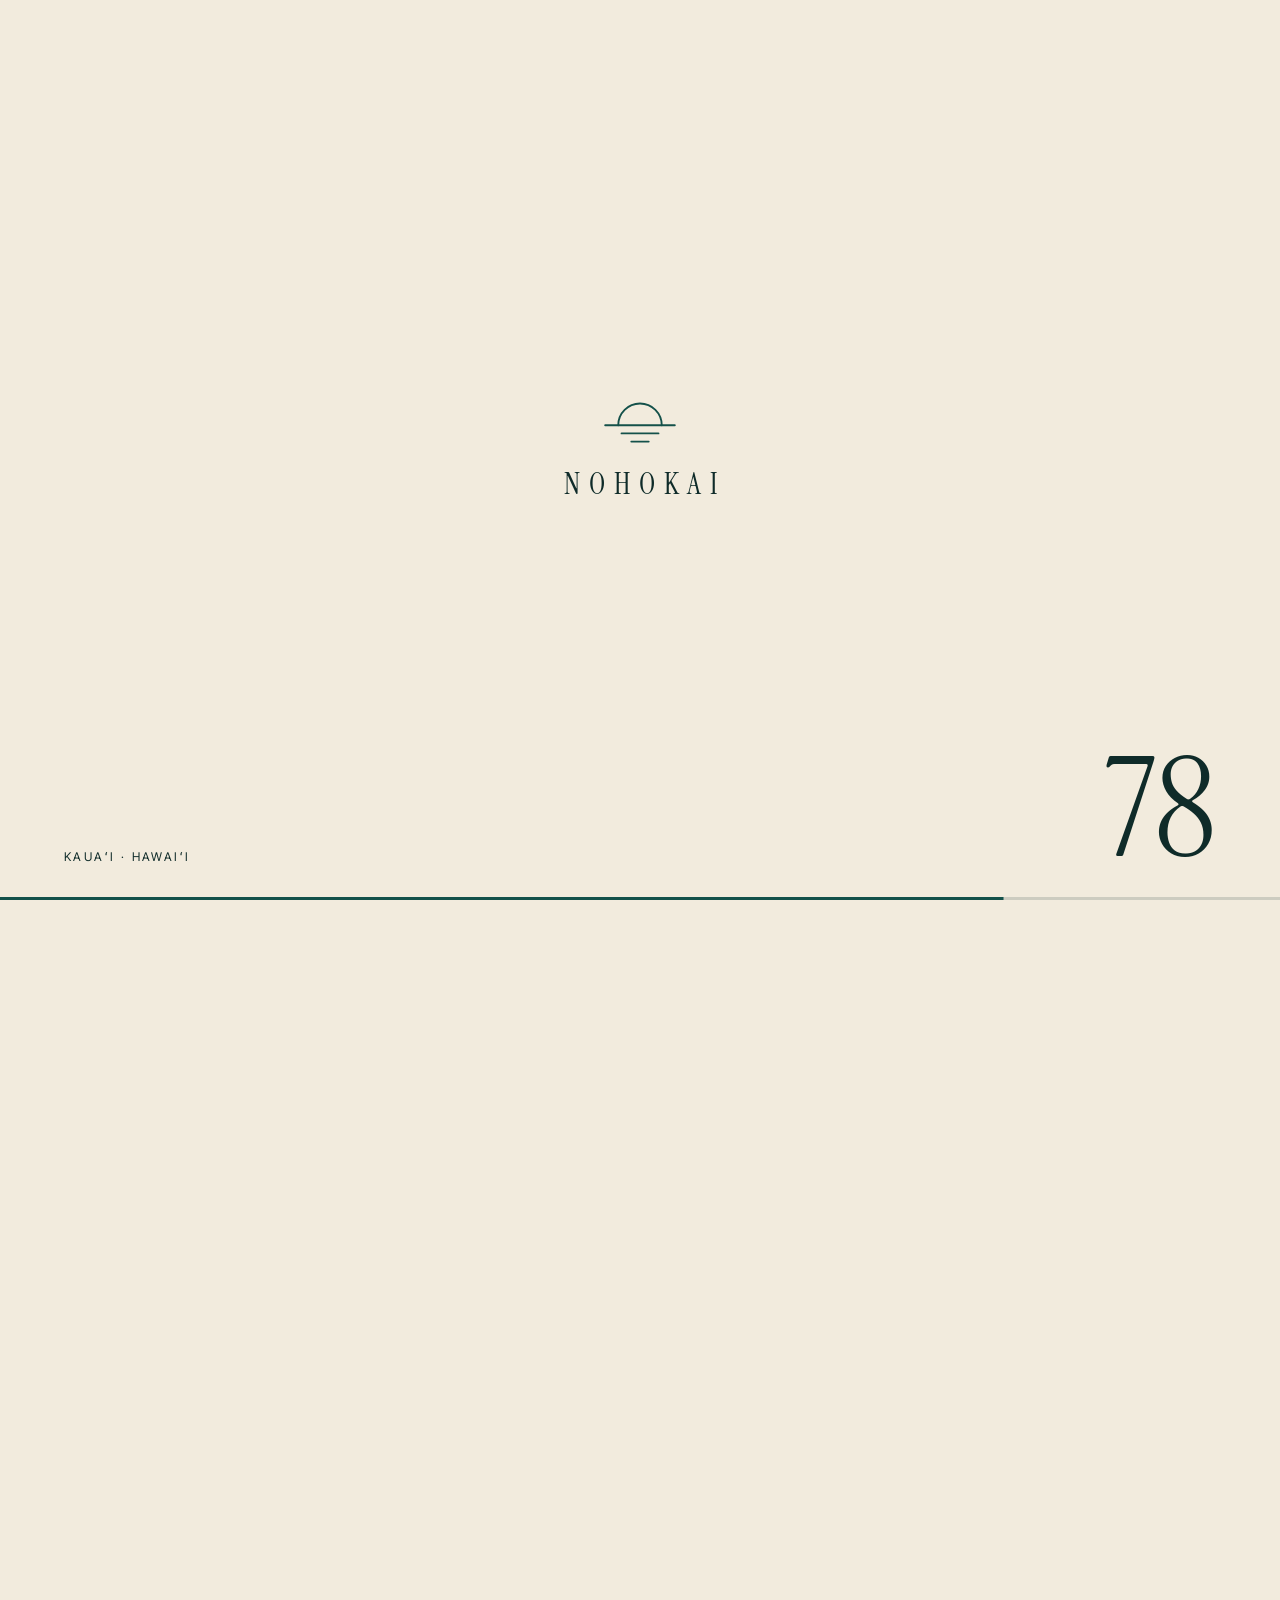
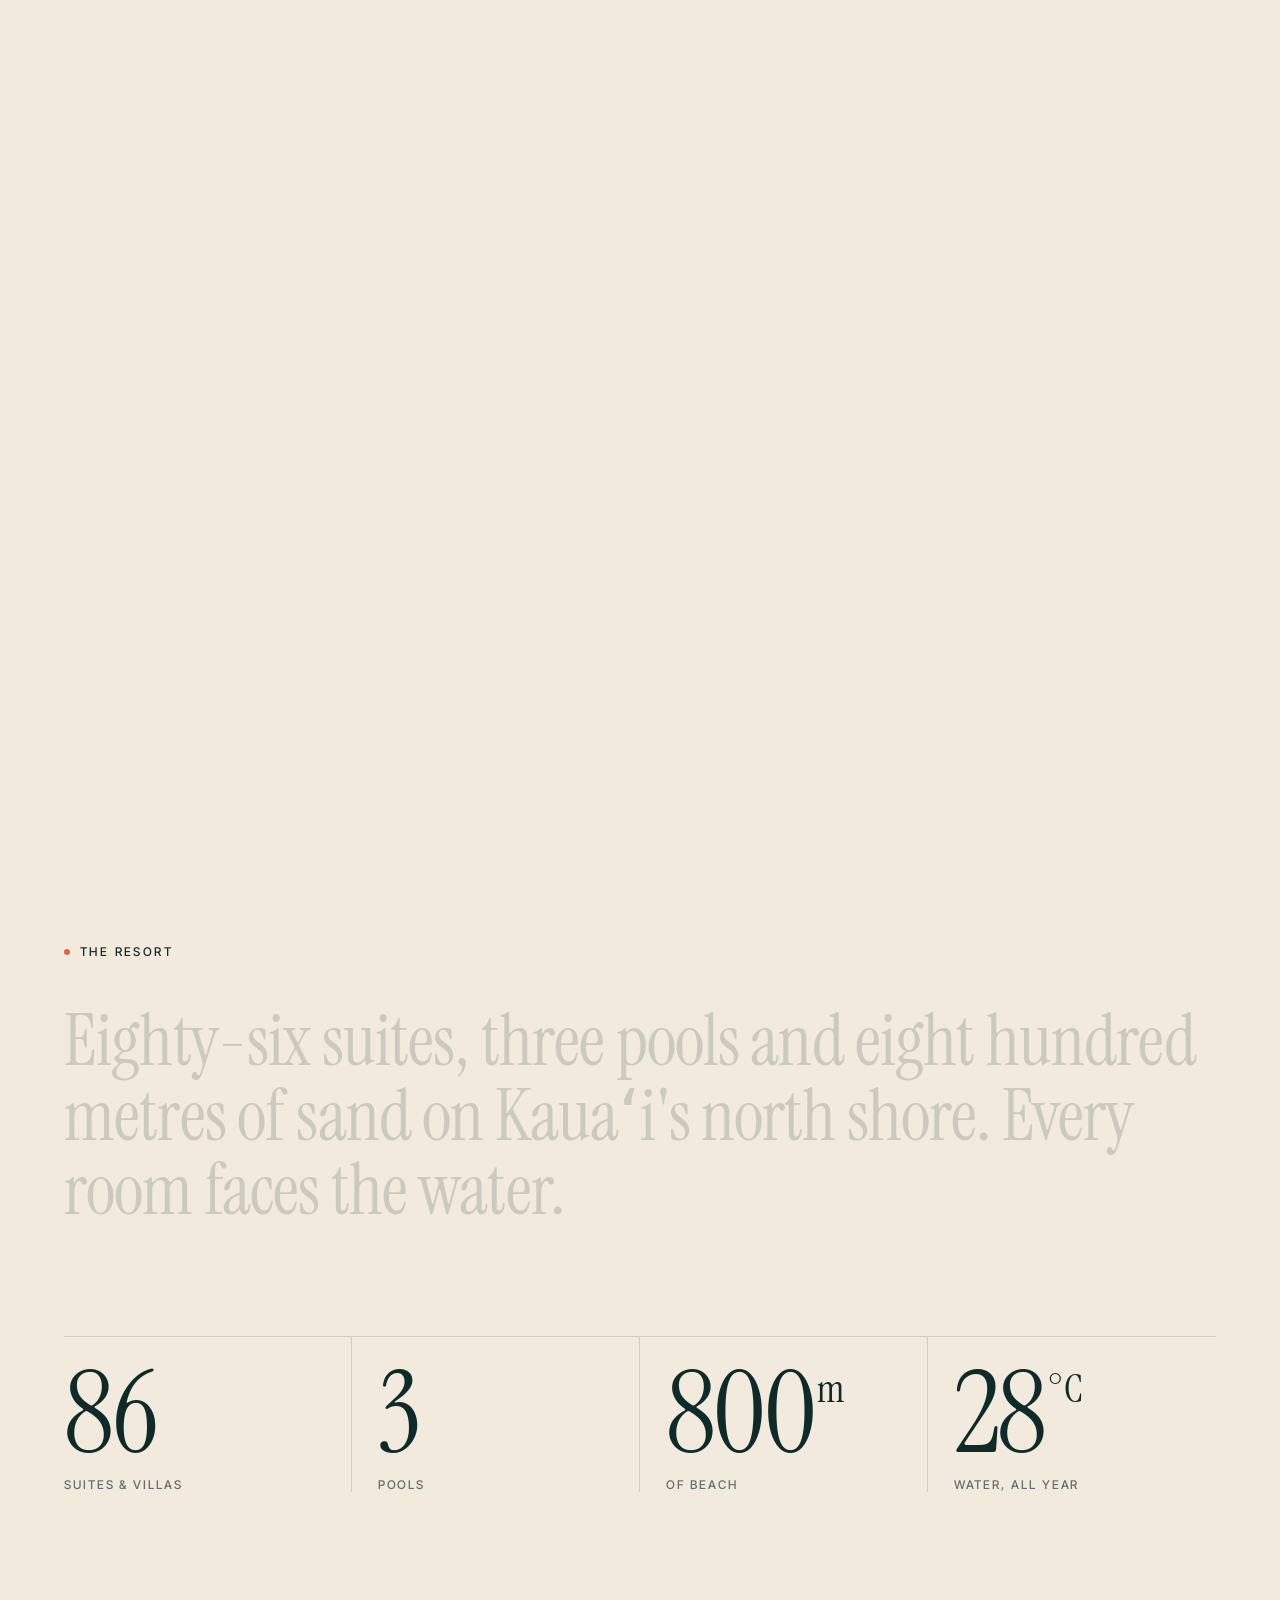
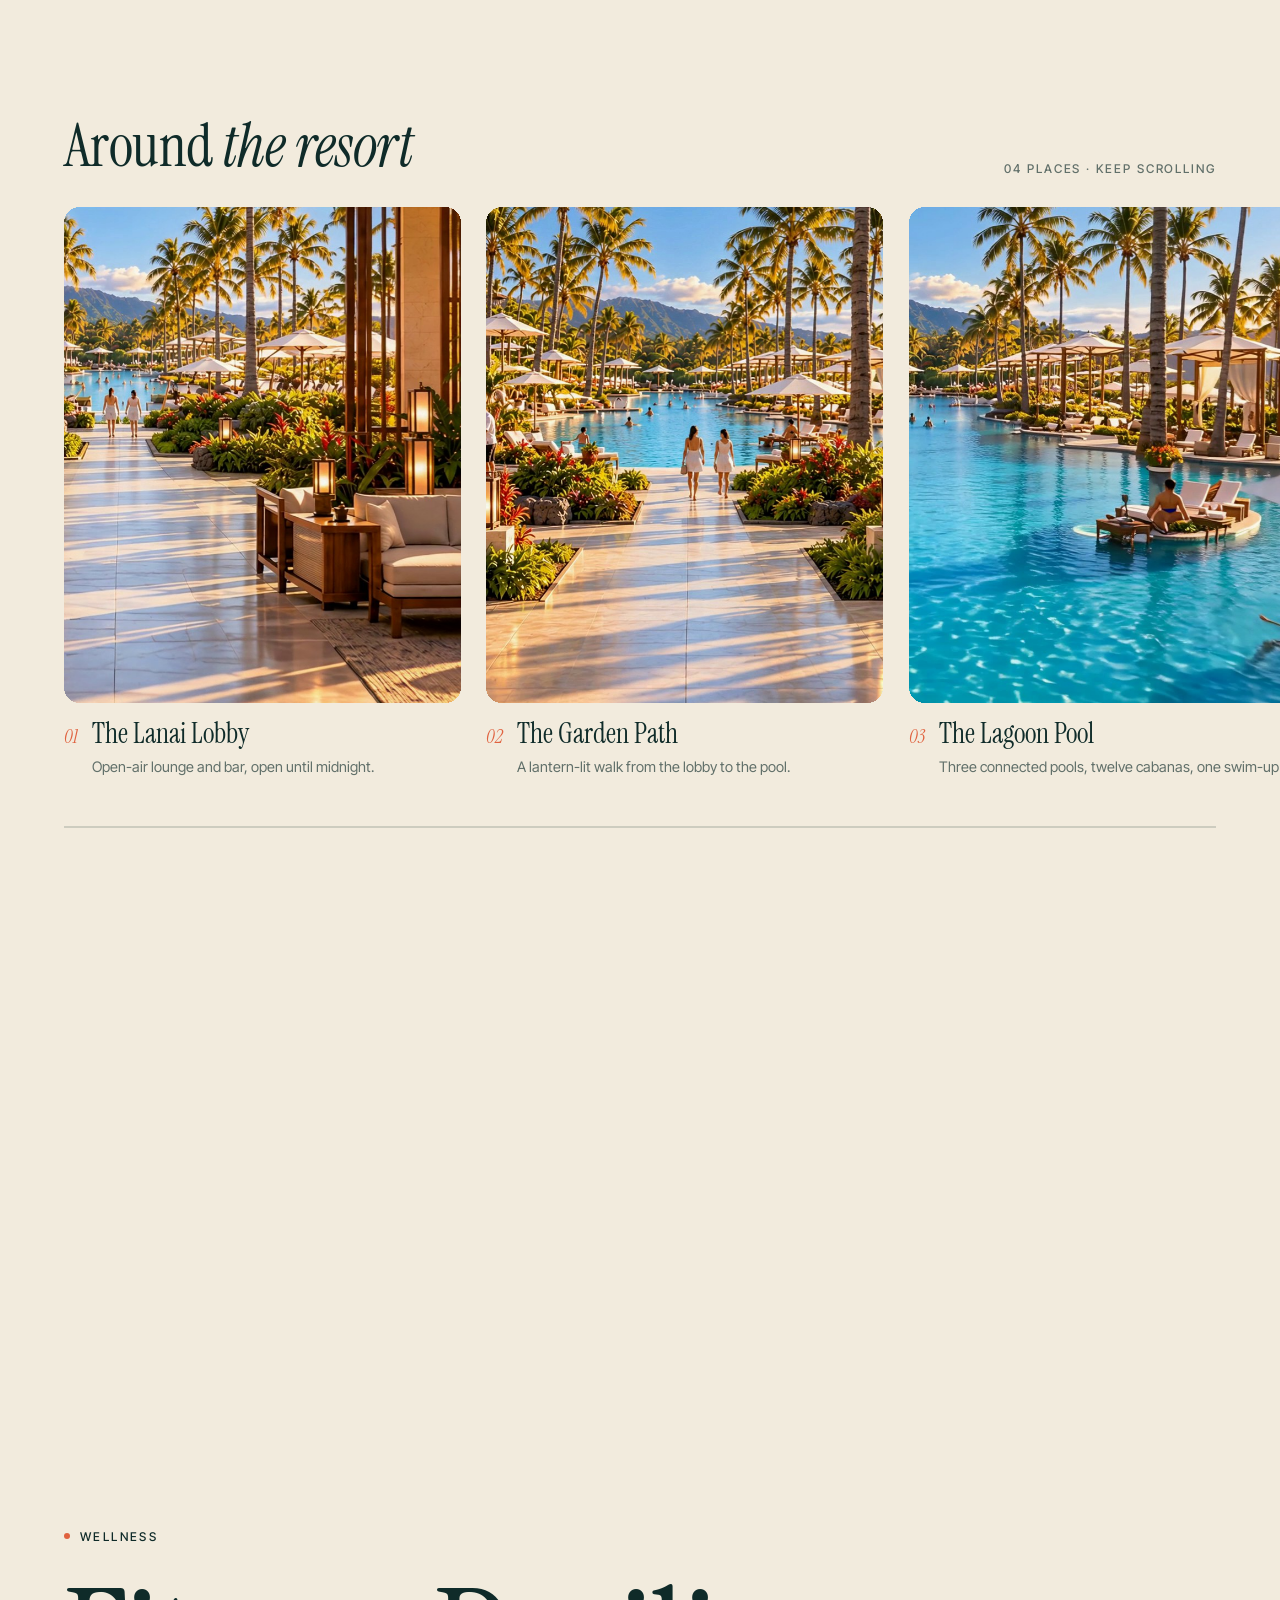
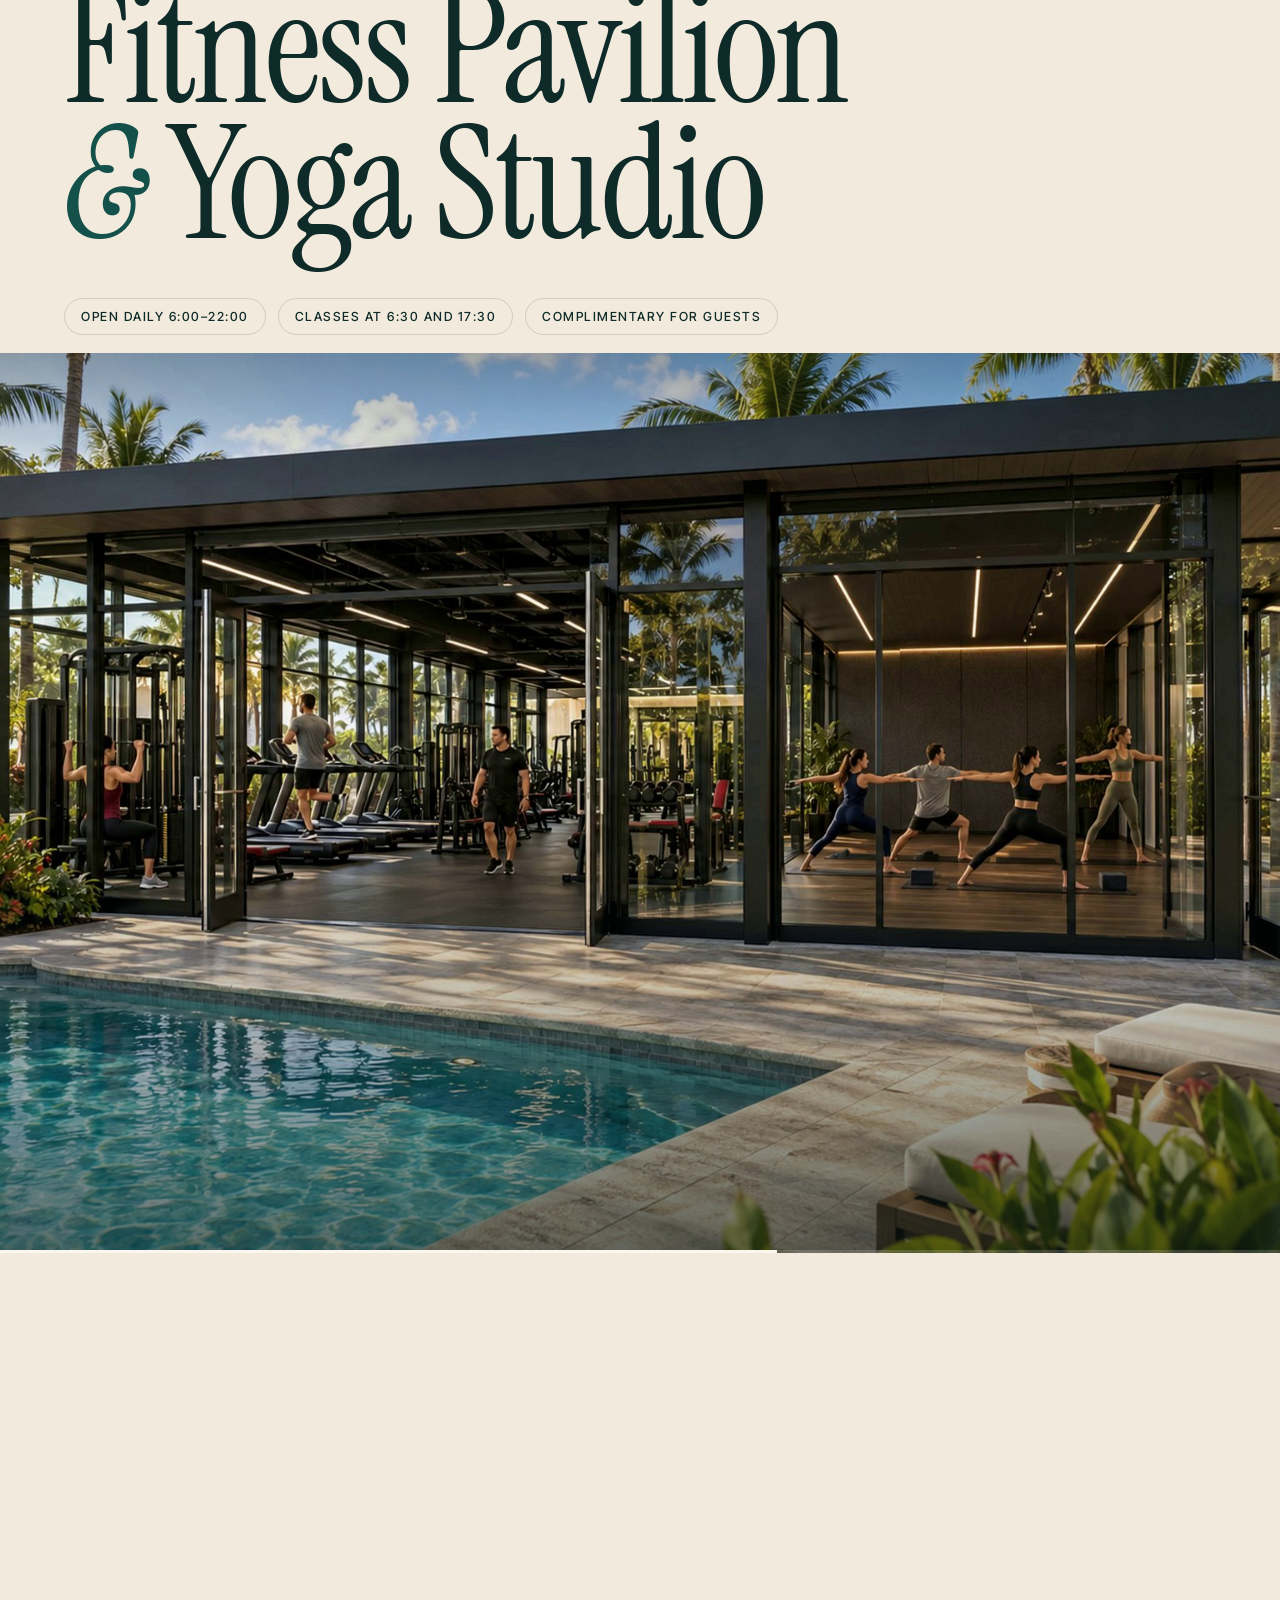
==== index.html @ 97f5b882 "Make the scroll films immune to the phone browser toolbar On phones window.innerHeight changes as th" ====
<!DOCTYPE html>
<html lang="en" dir="ltr">
<head>
<meta charset="utf-8">
<meta name="viewport" content="width=device-width, initial-scale=1, viewport-fit=cover">
<title>NOHOKAI · Resort &amp; Spa · Kauaʻi, Hawaiʻi</title>
<meta name="description" content="Oceanfront resort and spa on Kauaʻi’s north shore: 86 suites, three pools and 800 metres of beach. Scroll through the arrival, the lobby, the pool, the fitness pavilion and the yoga studio.">
<meta name="theme-color" content="#F2EBDD">
<meta property="og:type" content="website">
<meta property="og:title" content="NOHOKAI · Resort &amp; Spa · Kauaʻi, Hawaiʻi">
<meta property="og:site_name" content="NOHOKAI Resort &amp; Spa">
<meta property="og:description" content="Oceanfront resort and spa on Kauaʻi’s north shore: 86 suites, three pools and 800 metres of beach. Scroll through the arrival, the lobby, the pool, the fitness pavilion and the yoga studio.">
<meta property="og:image" content="https://noamel1407-oss.github.io/hawaii-resort/media/share2.jpg">
<meta name="twitter:card" content="summary_large_image">
<link rel="icon" href="data:image/svg+xml,%3Csvg xmlns='http://www.w3.org/2000/svg' viewBox='0 0 64 64'%3E%3Crect width='64' height='64' rx='14' fill='%23F2EBDD'/%3E%3Cg fill='none' stroke='%2314514A' stroke-width='2.8' stroke-linecap='round'%3E%3Cpath d='M17 34A15 15 0 0 1 47 34'/%3E%3Cpath d='M9 34H55'/%3E%3Cpath d='M20 41H44'/%3E%3Cpath d='M27 48H37'/%3E%3C/g%3E%3C/svg%3E">
<link rel="preconnect" href="https://fonts.googleapis.com">
<link rel="preconnect" href="https://fonts.gstatic.com" crossorigin>
<link href="https://fonts.googleapis.com/css2?family=Instrument+Serif:ital@0;1&family=Inter+Tight:wght@400;500&family=Frank+Ruhl+Libre:wght@400&family=Assistant:wght@400;500;600&display=swap" rel="stylesheet">
<link rel="stylesheet" href="site.css?v=3">
<noscript><style>#pre{display:none}.wordmark span,.ch .no > span,.ch h2 > span,.ch p > span{transform:none}.hero-row,[data-rv],.lead{opacity:1;transform:none;pointer-events:auto}.say span{color:inherit}</style></noscript>
</head>
<body>
<div id="pre" aria-hidden="true">
  <div class="pre-mid"><svg viewBox="0 0 68 44" fill="none" stroke="#14514A" stroke-width="1.7" stroke-linecap="round" aria-hidden="true"><path d="M14 25A20 20 0 0 1 54 25"/><path d="M2 25H66"/><path d="M17 32.5H51"/><path d="M26 40H42"/></svg><div class="pre-name">NOHOKAI</div></div>
  <div class="pre-foot"><span>Kauaʻi · Hawaiʻi</span><span class="pre-n">00</span></div>
  <div class="pre-bar"><i></i></div>
</div>
<header id="nav" data-on="film">
  <a class="logo" href="#top" aria-label="NOHOKAI"><svg viewBox="0 0 68 44" fill="none" stroke="#14514A" stroke-width="1.7" stroke-linecap="round" aria-hidden="true"><path d="M14 25A20 20 0 0 1 54 25"/><path d="M2 25H66"/><path d="M17 32.5H51"/><path d="M26 40H42"/></svg><span>NOHOKAI</span></a>
  <div class="nav-r">
    <nav class="nav-links" aria-label="Sections">
      <a href="#resort">The Resort</a>
      <a href="#wellness">Wellness</a>
    </nav>
    <a class="cta" href="#contact" lang="he" dir="rtl">להשארת פרטים</a>
  </div>
</header>
<main>
<section class="scene" id="top" data-film="arrival" data-dur="21.9" data-len="700" data-theme="film" style="height:900vh">
  <div class="stage">
    <div class="frame">
      <picture>
        <source media="(max-aspect-ratio: 62/100)" srcset="media/arrival-tall-v2.jpg">
        <img class="poster" src="media/arrival-wide-v2.jpg" alt="The resort from the air: buildings, gardens, pools and the beach">
      </picture>
      <canvas aria-hidden="true"></canvas>
      <div class="scrim"></div>
    </div>
    <div class="ui">
    <div class="hero-ui">
      <h1 class="wordmark" aria-label="NOHOKAI"><span>N</span><span>O</span><span>H</span><span>O</span><span>K</span><span>A</span><span>I</span></h1>
      <div class="hero-row">
        <span>Resort &amp; Spa</span>
        <span class="mid"><em>noho</em>, to dwell &nbsp;·&nbsp; <em>kai</em>, the sea</span>
        <span class="cue">Scroll</span>
      </div>
    </div>
    <div class="chapters">
        <div class="ch" data-in="4.3" data-out="8.3">
          <div class="no"><span>01 <small>/ 08</small></span></div>
          <h2><span>Arrival</span></h2>
          <p><span>Valet &amp; reception · open 24 hours</span></p>
        </div>
        <div class="ch" data-in="8.8" data-out="11.9">
          <div class="no"><span>02 <small>/ 08</small></span></div>
          <h2><span>Reception</span></h2>
          <p><span>Check-in from 15:00 · bags sent ahead</span></p>
        </div>
        <div class="ch" data-in="12.4" data-out="16.1">
          <div class="no"><span>03 <small>/ 08</small></span></div>
          <h2><span>The Lanai Lobby</span></h2>
          <p><span>Open-air lounge · bar until midnight</span></p>
        </div>
        <div class="ch" data-in="16.8" data-out="21.9" data-stay>
          <div class="no"><span>04 <small>/ 08</small></span></div>
          <h2><span>The Lagoon Pool</span></h2>
          <p><span>3 pools · 12 cabanas · 28°C all year</span></p>
        </div>
      </div>
    <div class="prog"><i></i></div>
    </div>
  </div>
</section>
<section class="sheet" id="resort" data-theme="ink">
  <div class="eyebrow" data-rv>The Resort</div>
  <p class="say">Eighty-six suites, three pools and eight hundred metres of sand on Kauaʻi's north shore. Every room faces the water.</p>
  <div class="facts">
    <div class="fact" data-rv><b data-count="86">86</b><span>Suites &amp; villas</span></div>
    <div class="fact" data-rv="2"><b data-count="3">3</b><span>Pools</span></div>
    <div class="fact" data-rv="3"><b><span data-count="800">800</span><sup>m</sup></b><span>Of beach</span></div>
    <div class="fact" data-rv="4"><b><span data-count="28">28</span><sup>°C</sup></b><span>Water, all year</span></div>
  </div>
</section>

<section class="places" data-theme="ink" aria-label="Around the resort">
  <div class="places-pin"><div class="places-in">
    <div class="places-head">
      <h2>Around <em>the resort</em></h2>
      <span class="hint">04 places · keep scrolling</span>
    </div>
    <div class="viewport">
      <div class="track">
        <article class="place">
          <div class="pic"><img src="media/place-lobby.jpg" alt="Open-air lobby lounge with sofas facing the gardens and the pool" loading="lazy" decoding="async" width="864" height="1080"></div>
          <div class="row"><i>01</i><div><h3>The Lanai Lobby</h3><p>Open-air lounge and bar, open until midnight.</p></div></div>
        </article>
        <article class="place">
          <div class="pic"><img src="media/place-path.jpg" alt="Lantern-lit garden path leading to the pool" loading="lazy" decoding="async" width="864" height="1080"></div>
          <div class="row"><i>02</i><div><h3>The Garden Path</h3><p>A lantern-lit walk from the lobby to the pool.</p></div></div>
        </article>
        <article class="place">
          <div class="pic"><img src="media/place-pool.jpg" alt="The lagoon pool with cabanas and palms" loading="lazy" decoding="async" width="864" height="1080"></div>
          <div class="row"><i>03</i><div><h3>The Lagoon Pool</h3><p>Three connected pools, twelve cabanas, one swim-up bar.</p></div></div>
        </article>
        <article class="place">
          <div class="pic"><img src="media/place-beach.jpg" alt="The beach seen from above, with turquoise water" loading="lazy" decoding="async" width="864" height="1080"></div>
          <div class="row"><i>04</i><div><h3>The Beach</h3><p>Eight hundred metres of sand. Loungers and towels from 8:00.</p></div></div>
        </article>
      </div>
    </div>
    <div class="rail-prog"><i></i></div>
  </div></div>
</section>

<section class="well" id="wellness" data-theme="ink">
  <div class="eyebrow" data-rv>Wellness</div>
  <h2 data-rv="2">Fitness Pavilion<br><em>&amp;</em> Yoga Studio</h2>
  <div class="specs" data-rv="3"><span>Open daily 6:00–22:00</span><span>Classes at 6:30 and 17:30</span><span>Complimentary for guests</span></div>
</section>
<section class="scene" id="film2" data-film="wellness" data-dur="25.8" data-len="830" data-grow="90" data-theme="grow" style="height:1100vh">
  <div class="stage">
    <div class="frame">
      <picture>
        <source media="(max-aspect-ratio: 62/100)" srcset="media/wellness-tall-v2.jpg">
        <img class="poster" src="media/wellness-wide-v2.jpg" alt="The fitness pavilion and yoga studio beside the pool">
      </picture>
      <canvas aria-hidden="true"></canvas>
      <div class="scrim"></div>
    </div>
    <div class="ui">
    <div class="chapters">
        <div class="ch" data-in="0.5" data-out="6.6">
          <div class="no"><span>05 <small>/ 08</small></span></div>
          <h2><span>Fitness Pavilion</span></h2>
          <p><span>Glass on three sides · open 6:00–22:00</span></p>
        </div>
        <div class="ch" data-in="8.0" data-out="12.5">
          <div class="no"><span>06 <small>/ 08</small></span></div>
          <h2><span>Yoga Studio</span></h2>
          <p><span>Daily classes · 6:30 and 17:30</span></p>
        </div>
        <div class="ch" data-in="15.8" data-out="19.7">
          <div class="no"><span>07 <small>/ 08</small></span></div>
          <h2><span>The Ocean</span></h2>
          <p><span>90 steps from the studio door</span></p>
        </div>
        <div class="ch" data-in="21.6" data-out="25.8" data-stay>
          <div class="no"><span>08 <small>/ 08</small></span></div>
          <h2><span>Nohokai</span></h2>
          <p><span>North shore · Kauaʻi, Hawaiʻi</span></p>
        </div>
      </div>
    <div class="lead" id="leadWrap" lang="he" dir="rtl">
      <div class="eyebrow">Reservations</div>
      <h2>מתכננים חופשה?</h2>
      <p class="lead-p">השאירו פרטים ונחזור אליכם עם תאריכים פנויים והצעת מחיר.</p>
      <form id="lead" novalidate>
        <div class="field"><label for="fn">שם מלא</label><input id="fn" name="name" required autocomplete="name"></div>
        <div class="field"><label for="ph">טלפון</label><input id="ph" name="phone" type="tel" dir="ltr" inputmode="tel" required autocomplete="tel"></div>
        <div class="field"><label for="em">אימייל</label><input id="em" name="email" type="email" dir="ltr" autocomplete="email"></div>
        <div class="field"><label for="tp">סוג החופשה</label>
          <select id="tp" name="stay" required>
            <option value="" disabled selected>בחרו</option>
            <option>חופשה זוגית</option><option>חופשה משפחתית</option><option>ירח דבש</option><option>אירוע או קבוצה</option>
          </select></div>
        <button type="submit" id="send">שליחה בוואטסאפ</button>
      </form>
      <div class="note">בלחיצה על שליחה ייפתח וואטסאפ עם הפרטים שמילאתם, ותצטרכו לאשר את השליחה.</div>
      <div class="direct">
        <span>וואטסאפ <a dir="ltr" href="https://wa.me/972544500539">054-450-0539</a></span>
        <span>מייל <a dir="ltr" href="mailto:netora.studio@gmail.com">netora.studio@gmail.com</a></span>
      </div>
    </div>
    <div class="prog"><i></i></div>
    </div>
  </div>
  <div id="contact" class="anchor" style="top:923vh"></div>
</section>
</main>
<footer data-theme="film">
  <div class="f-top">
    <p><em>noho</em>, to dwell. <em>kai</em>, the sea.<br>Kauaʻi's north shore, Hawaiʻi.</p>
    <div class="f-links" lang="he">
      <a href="privacy.html">מדיניות פרטיות</a>
      <a href="terms.html">תנאי שימוש</a>
      <a href="accessibility.html">הצהרת נגישות</a>
    </div>
  </div>
  <div class="f-word" aria-hidden="true">NOHOKAI</div>
  <div class="f-base">
    <span>&copy; <span id="yr">2026</span> NOHOKAI Resort &amp; Spa</span>
    <span class="heb" lang="he">האתר נבנה על ידי <a href="https://www.instagram.com/netora._studio/" target="_blank" rel="noopener">Netora Studio</a></span>
  </div>
</footer>
<script src="lenis.min.js"></script>
<script src="site.js?v=3"></script>
</body>
</html>
---- site.css ----
:root{
  --cream:#F2EBDD; --paper:#FBF7EF; --ink:#0F2B29; --teal:#14514A; --coral:#E0623F;
  --mute:rgba(15,43,41,.64); --line:rgba(15,43,41,.16); --film:#FBF7EF;
  --serif:'Instrument Serif','Frank Ruhl Libre',Georgia,'Times New Roman',serif;
  --sans:'Inter Tight','Assistant',system-ui,-apple-system,'Segoe UI',Arial,sans-serif;
  --heb:'Assistant','Inter Tight',Arial,sans-serif;
  --hserif:'Frank Ruhl Libre','Instrument Serif',Georgia,serif;
  --out:cubic-bezier(.16,.84,.34,1); --pad:max(20px,5vw);
}
*{box-sizing:border-box}
html{-webkit-text-size-adjust:100%}
html.lenis,html.lenis body{height:auto}
.lenis.lenis-smooth{scroll-behavior:auto !important}
.lenis.lenis-stopped{overflow:hidden}
body{margin:0;background:var(--cream);color:var(--ink);font-family:var(--sans);font-weight:400;-webkit-font-smoothing:antialiased;overflow-x:clip}
img{display:block;max-width:100%}
a{color:inherit}
button{font:inherit}
h1,h2,h3,p{margin:0}
:focus-visible{outline:2px solid var(--coral);outline-offset:3px}
.eyebrow{font-size:12px;letter-spacing:.2em;text-transform:uppercase;font-weight:500;display:flex;align-items:center;gap:10px}
.eyebrow:before{content:"";width:6px;height:6px;border-radius:50%;background:var(--coral)}

/* ---------- preloader ---------- */
#pre{position:fixed;inset:0;z-index:200;background:var(--cream);color:var(--ink);display:flex;align-items:center;justify-content:center;
  transition:transform 1.1s cubic-bezier(.76,0,.24,1);will-change:transform}
body.ready #pre{transform:translate3d(0,-101%,0)}
.pre-mid{display:flex;flex-direction:column;align-items:center;gap:18px}
.pre-mid svg{width:74px;height:48px}
.pre-mid svg path{stroke-dasharray:120;stroke-dashoffset:120;animation:draw 1.4s var(--out) forwards}
.pre-mid svg path:nth-child(2){animation-delay:.15s}.pre-mid svg path:nth-child(3){animation-delay:.3s}.pre-mid svg path:nth-child(4){animation-delay:.45s}
@keyframes draw{to{stroke-dashoffset:0}}
.pre-name{font-family:var(--serif);font-size:30px;letter-spacing:.3em;margin-right:-.3em}
.pre-foot{position:absolute;left:var(--pad);right:var(--pad);bottom:max(26px,4vh);display:flex;align-items:flex-end;justify-content:space-between;gap:20px;
  font-size:12px;letter-spacing:.2em;text-transform:uppercase}
.pre-n{font-family:var(--serif);font-size:clamp(64px,11vw,140px);line-height:.8;letter-spacing:0}
.pre-bar{position:absolute;left:0;right:0;bottom:0;height:3px;background:var(--line)}
.pre-bar i{display:block;height:100%;background:var(--teal);transform-origin:left center;transform:scaleX(0)}

/* ---------- nav ---------- */
#nav{position:fixed;inset:0 0 auto 0;z-index:60;display:flex;align-items:center;justify-content:space-between;gap:20px;
  padding:18px var(--pad);color:var(--film);transition:color .35s ease;pointer-events:none}
#nav > *{pointer-events:auto}
#nav[data-on="ink"]{color:var(--ink)}
#nav:before{content:"";position:absolute;inset:0 0 -22px 0;z-index:-1;pointer-events:none;opacity:0;transition:opacity .35s ease;
  background:linear-gradient(to bottom,var(--cream) 0%,var(--cream) 62%,rgba(242,235,221,0) 100%)}
#nav[data-on="ink"]:before{opacity:1}
.legal-page #nav:before{background:linear-gradient(to bottom,var(--paper) 0%,var(--paper) 62%,rgba(251,247,239,0) 100%)}
.logo{display:flex;align-items:center;gap:12px;text-decoration:none}
.logo svg{width:34px;height:22px;flex:none}
.logo svg path{stroke:currentColor}
.logo span{font-family:var(--serif);font-size:23px;letter-spacing:.24em;line-height:1}
.nav-r{display:flex;align-items:center;gap:30px}
.nav-links{display:flex;gap:28px;font-size:12.5px;letter-spacing:.16em;text-transform:uppercase;font-weight:500}
.nav-links a{text-decoration:none;opacity:.86;transition:opacity .2s}
.nav-links a:hover{opacity:1}
.cta{font-family:var(--heb);font-size:15px;font-weight:500;text-decoration:none;padding:10px 20px;border-radius:999px;border:1px solid currentColor;
  transition:background .25s,color .25s,border-color .25s;white-space:nowrap}
#nav[data-on="film"] .cta{background:rgba(8,22,21,.22)}
#nav[data-on="film"] .cta:hover{background:var(--film);color:var(--ink)}
#nav[data-on="ink"] .cta{background:var(--ink);color:var(--paper);border-color:var(--ink)}
#nav[data-on="ink"] .cta:hover{background:var(--teal);border-color:var(--teal)}
@media(max-width:760px){
  .hero-row{flex-wrap:wrap;row-gap:14px}
  .hero-row .mid{order:-1;flex-basis:100%}
  .nav-links{display:none}
  #nav{padding:14px var(--pad)}
  .logo span{font-size:20px;letter-spacing:.2em}
  .logo svg{width:30px;height:20px}
  .cta{font-size:14px;padding:9px 16px}
}

/* ---------- film scenes ---------- */
.scene{position:relative;background:var(--cream)}
/* the film stage is as tall as the LARGE viewport and never resizes; the text over it sits in a layer that follows the visible area */
.stage{position:sticky;top:0;height:100vh;height:100lvh;overflow:hidden}
.ui{position:absolute;left:0;right:0;top:0;height:100vh;height:100dvh;z-index:4;pointer-events:none}
.frame{position:absolute;inset:0;overflow:hidden;background:#0c1716}
.scene[data-grow] .frame{--k:0;clip-path:inset(calc((1 - var(--k)) * 15vh) calc((1 - var(--k)) * 7vw) calc((1 - var(--k)) * 9vh) calc((1 - var(--k)) * 7vw) round calc((1 - var(--k)) * 26px))}
.scene[data-grow].full .frame{clip-path:none}
.frame .poster,.frame canvas{position:absolute;inset:0;width:100%;height:100%;object-fit:cover}
.frame canvas{opacity:0;transition:opacity .35s ease}
.scene.live .frame canvas{opacity:1}
.scrim{position:absolute;inset:0;pointer-events:none;
  background:linear-gradient(to bottom,rgba(8,22,21,.34) 0%,rgba(8,22,21,0) 15%,rgba(8,22,21,0) 54%,rgba(8,22,21,.3) 78%,rgba(8,22,21,.62) 100%)}

/* hero: the name over the opening shot */
.hero-ui{position:absolute;inset:0;z-index:4;color:var(--film);display:flex;flex-direction:column;justify-content:flex-end;
  padding:0 var(--pad) max(30px,5vh);pointer-events:none;will-change:transform,opacity}
.wordmark{font-family:var(--serif);font-weight:400;font-size:min(25.4vw,52vh);line-height:.82;letter-spacing:.016em;text-align:center;
  margin:0 -1vw;text-shadow:0 2px 60px rgba(8,22,21,.28);white-space:nowrap}
.wordmark span{display:inline-block;transform:translate3d(0,112%,0);transition:transform 1.25s var(--out)}
.wordmark{overflow:hidden;padding-bottom:.06em}
body.ready .wordmark span{transform:none}
.wordmark span:nth-child(2){transition-delay:.05s}.wordmark span:nth-child(3){transition-delay:.1s}.wordmark span:nth-child(4){transition-delay:.15s}
.wordmark span:nth-child(5){transition-delay:.2s}.wordmark span:nth-child(6){transition-delay:.25s}.wordmark span:nth-child(7){transition-delay:.3s}
.hero-row{display:flex;justify-content:space-between;align-items:flex-end;gap:18px;margin-top:clamp(14px,2.4vh,28px);
  font-size:12.5px;letter-spacing:.16em;text-transform:uppercase;font-weight:500;opacity:0;transition:opacity 1s ease .7s}
body.ready .hero-row{opacity:1}
.hero-row .mid{font-family:var(--serif);font-size:clamp(17px,1.7vw,24px);letter-spacing:.01em;text-transform:none;font-weight:400;text-align:center}
.hero-row .mid em{font-style:italic}
.hero-row .cue{display:flex;align-items:center;gap:10px}
.hero-row .cue:after{content:"";width:1px;height:30px;background:currentColor;transform-origin:top;animation:drip 2.2s ease-in-out infinite}
@keyframes drip{0%{transform:scaleY(0);transform-origin:top}50%{transform:scaleY(1);transform-origin:top}51%{transform-origin:bottom}100%{transform:scaleY(0);transform-origin:bottom}}

/* chapters: number, place, one line of fact */
.chapters{position:absolute;z-index:4;left:var(--pad);right:var(--pad);bottom:max(40px,8vh);color:var(--film);pointer-events:none}
.ch{position:absolute;left:0;bottom:0;max-width:min(760px,100%);visibility:hidden;transition:visibility 0s linear .5s}
.ch.on{visibility:visible;transition:visibility 0s}
.anchor{position:absolute;left:0;width:1px;height:1px;pointer-events:none}
.ch .no{display:flex;align-items:baseline;gap:8px;font-family:var(--serif);font-style:italic;font-size:clamp(20px,1.8vw,26px);overflow:hidden}
.ch .no small{font-family:var(--sans);font-style:normal;font-size:11.5px;letter-spacing:.18em;opacity:.7}
.ch h2{font-family:var(--serif);font-weight:400;font-size:clamp(46px,7.4vw,118px);line-height:.94;letter-spacing:-.005em;margin-top:6px;overflow:hidden;
  padding-bottom:.08em;text-shadow:0 2px 40px rgba(8,22,21,.3)}
.ch p{font-size:clamp(12px,1vw,14px);letter-spacing:.16em;text-transform:uppercase;font-weight:500;margin-top:clamp(10px,1.6vh,18px);overflow:hidden;
  text-shadow:0 1px 14px rgba(8,22,21,.5)}
.ch .no > span,.ch h2 > span,.ch p > span{display:inline-block;transform:translate3d(0,110%,0);transition:transform .5s ease-in}
.ch.on .no > span,.ch.on h2 > span,.ch.on p > span{transform:none;transition:transform .95s var(--out)}
.ch.on h2 > span{transition-delay:.06s}.ch.on p > span{transition-delay:.14s}
.prog{position:absolute;z-index:4;left:0;right:0;bottom:0;height:3px;background:rgba(251,247,239,.16)}
.prog i{display:block;height:100%;background:var(--film);transform-origin:left center;transform:scaleX(0)}
.scene.ended .prog{opacity:0}

/* ---------- the resort: a sheet that slides up over the last frame of the film ---------- */
.sheet{position:relative;z-index:3;background:var(--cream);border-radius:30px 30px 0 0;margin-top:-100vh;padding:clamp(90px,16vh,190px) var(--pad) clamp(70px,12vh,150px)}
.say{font-family:var(--serif);font-weight:400;font-size:clamp(34px,5.6vw,92px);line-height:1.04;letter-spacing:-.012em;max-width:17.5em;margin-top:clamp(26px,5vh,56px)}
.say span{color:rgba(15,43,41,.17);transition:color .5s ease}
.say span.lit{color:var(--ink)}
.facts{display:grid;grid-template-columns:repeat(4,1fr);margin-top:clamp(60px,12vh,150px);border-top:1px solid var(--line)}
.fact{padding:clamp(20px,3vh,34px) 0 0;border-right:1px solid var(--line);padding-left:clamp(14px,2vw,30px)}
.fact:first-child{padding-left:0}.fact:last-child{border-right:0}
.fact b{display:block;font-family:var(--serif);font-weight:400;font-size:clamp(62px,9vw,150px);line-height:.86;letter-spacing:-.02em;font-variant-numeric:tabular-nums}
.fact b sup{font-size:.34em;vertical-align:top;position:relative;top:.22em;margin-left:.06em;letter-spacing:0}
.fact > span{display:block;margin-top:14px;font-size:12px;letter-spacing:.16em;text-transform:uppercase;font-weight:500;color:var(--mute)}
@media(max-width:760px){
  .sheet{border-radius:22px 22px 0 0}
  .facts{grid-template-columns:1fr 1fr}
  .fact{padding-bottom:26px}
  .fact:nth-child(2){border-right:0}
  .fact:nth-child(3){padding-left:0;border-top:1px solid var(--line)}
  .fact:nth-child(4){border-top:1px solid var(--line)}
}

/* reveal helpers for ordinary sections */
[data-rv]{opacity:0;transform:translate3d(0,30px,0);transition:opacity 1.1s var(--out),transform 1.1s var(--out)}
[data-rv].in{opacity:1;transform:none}
[data-rv="2"]{transition-delay:.1s}[data-rv="3"]{transition-delay:.2s}[data-rv="4"]{transition-delay:.3s}

/* ---------- around the resort: the page scrolls down, the places travel sideways ---------- */
.places{position:relative;background:var(--cream)}
.places-pin{position:sticky;top:0;height:100vh;height:100lvh;overflow:hidden}
.places-in{height:100vh;height:100svh;display:flex;flex-direction:column;justify-content:center;padding:calc(64px + 2vh) 0 max(26px,4vh)}
.places-head{display:flex;justify-content:space-between;align-items:flex-end;gap:20px;padding:0 var(--pad);margin-bottom:clamp(16px,3.4vh,40px)}
.places-head h2{font-family:var(--serif);font-weight:400;font-size:clamp(34px,4.6vw,76px);line-height:1;letter-spacing:-.01em}
.places-head h2 em{font-style:italic}
.places-head .hint{font-size:12px;letter-spacing:.16em;text-transform:uppercase;font-weight:500;color:var(--mute);white-space:nowrap}
.viewport{overflow:hidden;padding:0 var(--pad)}
.track{display:flex;gap:clamp(14px,2vw,30px);will-change:transform;width:max-content}
.place{flex:none;width:min(31vw,calc((100vh - 300px) * .8));width:min(31vw,calc((100svh - 300px) * .8));min-width:260px}
.place .pic{position:relative;overflow:hidden;border-radius:16px;aspect-ratio:4/5;background:#d9d0bd}
.place .pic img{position:absolute;inset:0;width:100%;height:100%;object-fit:cover;transform:scale(1.2);will-change:transform}
.place .row{display:flex;gap:14px;align-items:baseline;margin-top:16px}
.place .row i{font-family:var(--serif);font-style:italic;font-size:19px;color:var(--coral)}
.place h3{font-family:var(--serif);font-weight:400;font-size:clamp(25px,2.2vw,36px);line-height:1.05}
.place p{font-size:14.5px;line-height:1.5;color:var(--mute);margin-top:7px;max-width:30em}
.rail-prog{height:2px;background:var(--line);margin:clamp(16px,3vh,34px) var(--pad) 0}
.rail-prog i{display:block;height:100%;background:var(--ink);transform-origin:left center;transform:scaleX(0)}
@media(max-width:760px){
  .place{width:min(74vw,calc((100vh - 290px) * .8));width:min(74vw,calc((100svh - 290px) * .8));min-width:220px}
  .places-head .hint{display:none}
  .place p{font-size:14px}
}

@media(min-width:761px) and (orientation:portrait){.place{width:min(46vw,calc((100svh - 300px) * .8))}}
@media(max-height:560px) and (orientation:landscape){
  .places-in{padding-top:58px}
  .places-head{margin-bottom:10px}.places-head h2{font-size:28px}
  .place{width:40vw}.place .pic{aspect-ratio:16/9}.place p{display:none}.place .row{margin-top:8px}.place h3{font-size:22px}
  .rail-prog{margin-top:10px}
}

/* ---------- wellness: title, then the film opens from a card to the full screen ---------- */
.well{background:var(--cream);padding:clamp(70px,13vh,160px) var(--pad) clamp(10px,2vh,30px)}
.well h2{font-family:var(--serif);font-weight:400;font-size:clamp(56px,12.4vw,230px);line-height:.86;letter-spacing:-.02em;margin-top:clamp(20px,4vh,44px)}
.well h2 em{font-style:italic;color:var(--teal)}
.well .specs{display:flex;flex-wrap:wrap;gap:10px 12px;margin-top:clamp(26px,5vh,54px)}
.well .specs span{font-size:12.5px;letter-spacing:.12em;text-transform:uppercase;font-weight:500;border:1px solid var(--line);border-radius:999px;padding:10px 16px}

/* ---------- lead form on the full view ---------- */
.lead{position:absolute;z-index:6;right:var(--pad);bottom:max(26px,5vh);width:min(470px,calc(100% - 2 * var(--pad)));background:var(--paper);color:var(--ink);
  border-radius:22px;padding:clamp(22px,2.2vw,32px);box-shadow:0 30px 80px rgba(8,22,21,.34);font-family:var(--heb);
  opacity:0;transform:translate3d(0,40px,0);pointer-events:none;transition:opacity .45s ease,transform .45s ease}
.lead.on{opacity:1;transform:none;pointer-events:auto;transition:opacity .9s var(--out),transform .9s var(--out)}
.lead .eyebrow{font-family:var(--sans);direction:ltr;justify-content:flex-end}
.lead h2{font-family:var(--hserif);font-weight:400;font-size:clamp(28px,2.6vw,38px);line-height:1.12;margin-top:14px}
.lead .lead-p{font-size:16px;line-height:1.6;color:var(--mute);margin-top:8px}
#lead{display:grid;grid-template-columns:1fr 1fr;gap:14px 16px;margin-top:20px}
#lead .field{display:flex;flex-direction:column;gap:5px;min-width:0}
#lead label{font-size:13.5px;color:var(--mute)}
#lead input,#lead select{background:transparent;border:0;border-bottom:1px solid rgba(15,43,41,.3);border-radius:0;color:var(--ink);font-family:var(--heb);
  font-size:17px;padding:8px 2px;outline:none;width:100%;appearance:none;-webkit-appearance:none;transition:border-color .25s}
#lead input:focus,#lead select:focus{border-color:var(--teal);box-shadow:0 1px 0 var(--teal)}
#lead input[dir="ltr"]{text-align:right}
#lead button{grid-column:1/-1;margin-top:8px;border:0;cursor:pointer;background:var(--ink);color:var(--paper);font-family:var(--heb);font-size:17px;font-weight:500;
  padding:16px;border-radius:999px;transition:background .25s,transform .25s}
#lead button:hover{background:var(--teal);transform:translateY(-1px)}
.lead .note{font-size:12.5px;line-height:1.55;color:var(--mute);margin-top:12px}
.lead .direct{display:flex;gap:18px;flex-wrap:wrap;font-size:14px;margin-top:8px}
.lead .direct a{color:var(--teal);text-decoration:none;border-bottom:1px solid rgba(20,81,74,.35)}
.done{margin-top:18px;font-size:17px;line-height:1.7}
.done a{color:var(--teal)}
.err{margin-top:10px;font-size:14.5px;color:#B5432A}
@media(max-width:760px){
  .lead{left:12px;right:12px;bottom:calc(12px + env(safe-area-inset-bottom, 0px));width:auto;border-radius:20px;padding:20px 18px 18px}
  .lead .lead-p{font-size:15px}
  .scene.ended .chapters{opacity:0;transition:opacity .4s}
  #lead{gap:12px 14px;margin-top:16px}
  #lead input,#lead select{font-size:16px}
}
@media(max-width:760px) and (max-height:700px){.lead .note{display:none}.lead .lead-p{display:none}}
@media(max-height:560px) and (orientation:landscape){
  .lead{padding:14px 16px;bottom:10px}.lead .eyebrow,.lead .lead-p,.lead .note,.lead .direct{display:none}
  .lead h2{font-size:22px;margin:0}#lead{margin-top:8px;gap:8px 14px}#lead button{padding:10px;margin-top:2px}
  .ch h2{font-size:42px}.wordmark{font-size:16vw}
}

/* ---------- footer ---------- */
footer{position:relative;z-index:3;background:var(--ink);color:var(--paper);padding:clamp(50px,9vh,110px) var(--pad) 30px;overflow:hidden}
.f-top{display:flex;justify-content:space-between;align-items:flex-start;gap:30px;flex-wrap:wrap}
.f-top p{font-family:var(--serif);font-size:clamp(24px,2.8vw,44px);line-height:1.1;max-width:15em}
.f-top p em{font-style:italic;color:#9CC7BE}
.f-links{display:flex;flex-direction:column;gap:9px;font-family:var(--heb);font-size:15px;text-align:right;direction:rtl}
.f-links a{text-decoration:none;opacity:.78;transition:opacity .2s}
.f-links a:hover{opacity:1}
.f-word{font-family:var(--serif);font-size:26vw;line-height:.8;letter-spacing:.012em;text-align:center;white-space:nowrap;margin:clamp(40px,8vh,90px) -2vw 0;opacity:.96}
.f-base{display:flex;justify-content:space-between;gap:14px 30px;flex-wrap:wrap;margin-top:26px;padding-top:18px;border-top:1px solid rgba(251,247,239,.18);
  font-size:13px;color:rgba(251,247,239,.7)}
.f-base a{color:var(--paper);text-decoration:none;border-bottom:1px solid rgba(251,247,239,.4)}
.f-base .heb{font-family:var(--heb);direction:rtl;font-size:14px}

/* ---------- legal pages ---------- */
.legal-page{background:var(--paper)}
.legal{padding:clamp(110px,18vh,170px) var(--pad) clamp(60px,10vh,110px);font-family:var(--heb)}
.legal .in{max-width:780px;margin:0 auto}
.legal .eyebrow{font-family:var(--sans);direction:ltr;justify-content:flex-end}
.legal h1{font-family:var(--hserif);font-weight:400;font-size:clamp(34px,5vw,58px);line-height:1.1;margin:16px 0 8px}
.legal .updated{color:var(--mute);font-size:14.5px}
.legal h2{font-family:var(--heb);font-weight:600;font-size:20px;margin:40px 0 8px}
.legal p,.legal li{color:rgba(15,43,41,.8);font-size:17px;line-height:1.8}
.legal p{margin-top:12px}
.legal ul{padding-inline-start:22px;margin:10px 0}
.legal a{color:var(--teal)}
.legal .box{border:1px solid var(--line);border-radius:16px;padding:20px 22px;margin-top:32px}
.legal .box p{margin:0}

@media (prefers-reduced-motion:reduce){
  .wordmark span,.hero-row,[data-rv],.ch .no > span,.ch h2 > span,.ch p > span,#pre,.lead{transition:none !important}
  .wordmark span,.ch .no > span,.ch h2 > span,.ch p > span{transform:none}
  [data-rv]{opacity:1;transform:none}
  .hero-row .cue:after,.pre-mid svg path{animation:none;stroke-dashoffset:0}
}
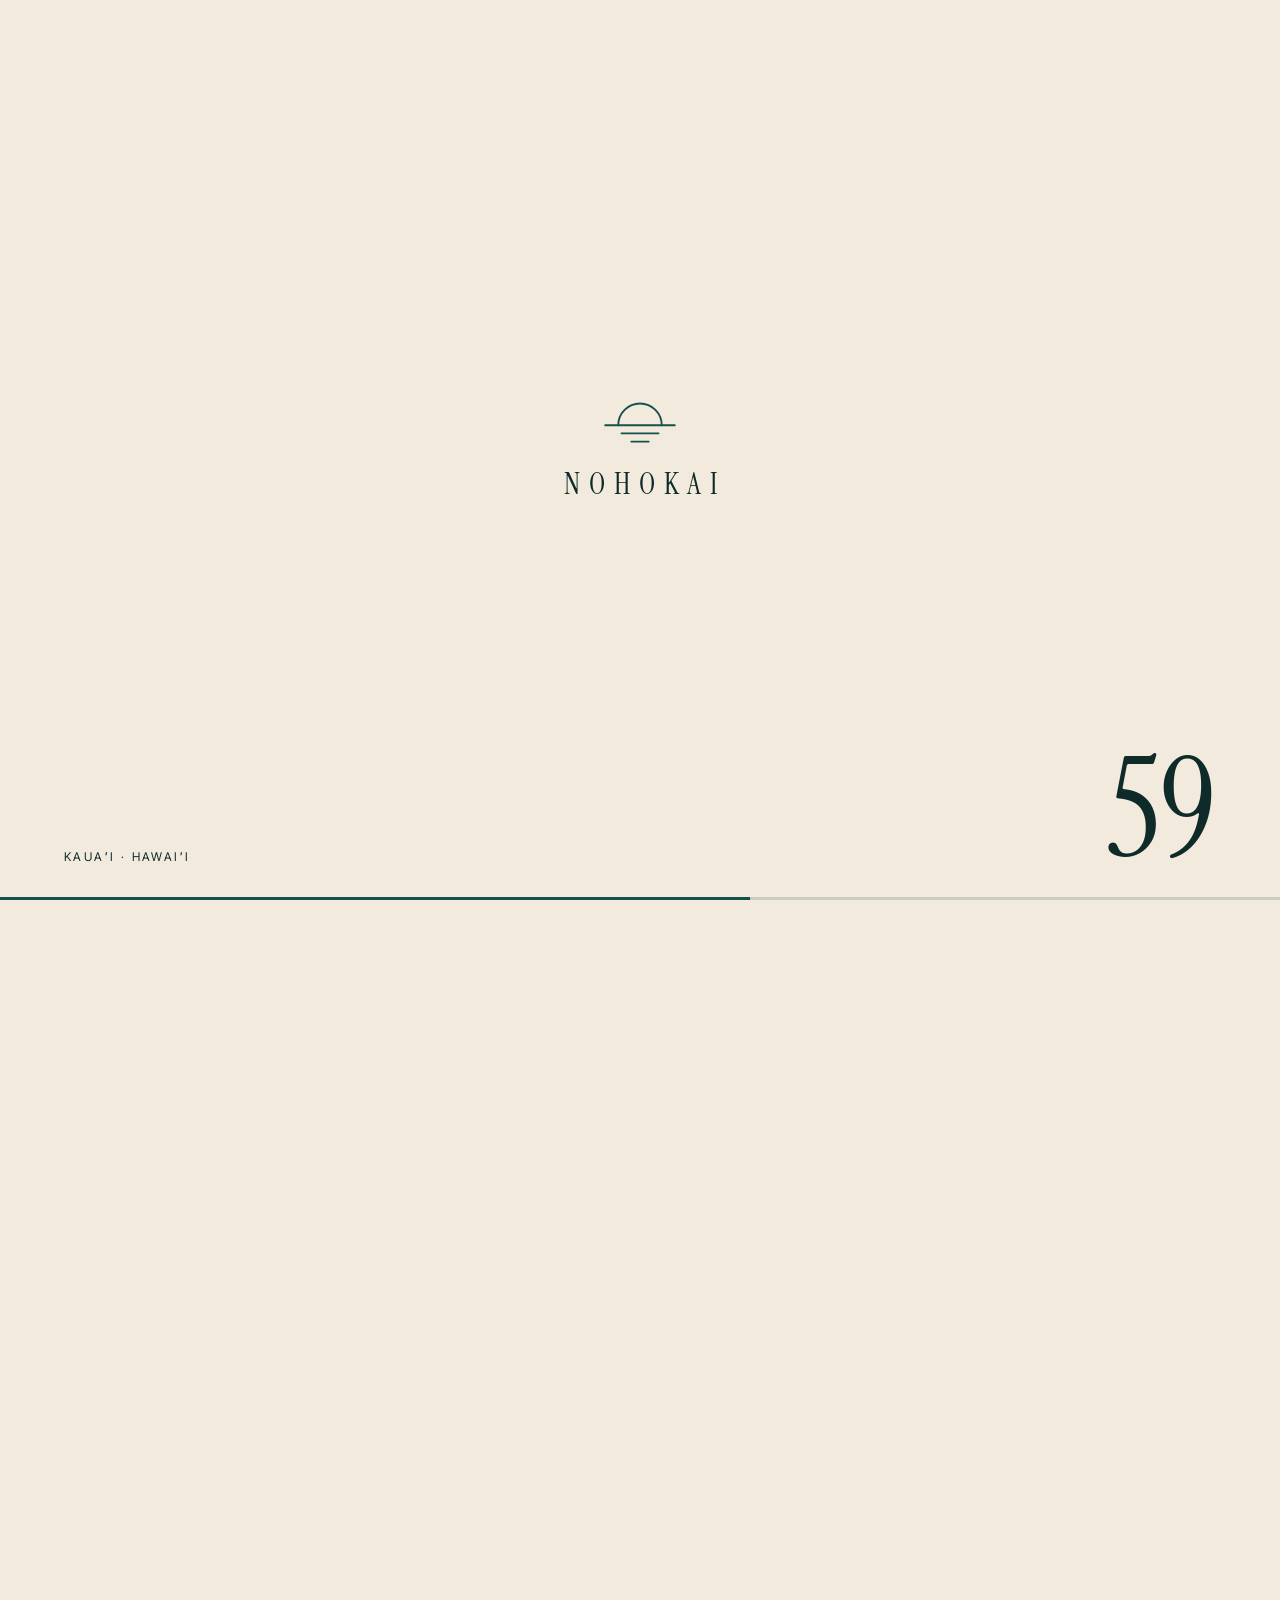
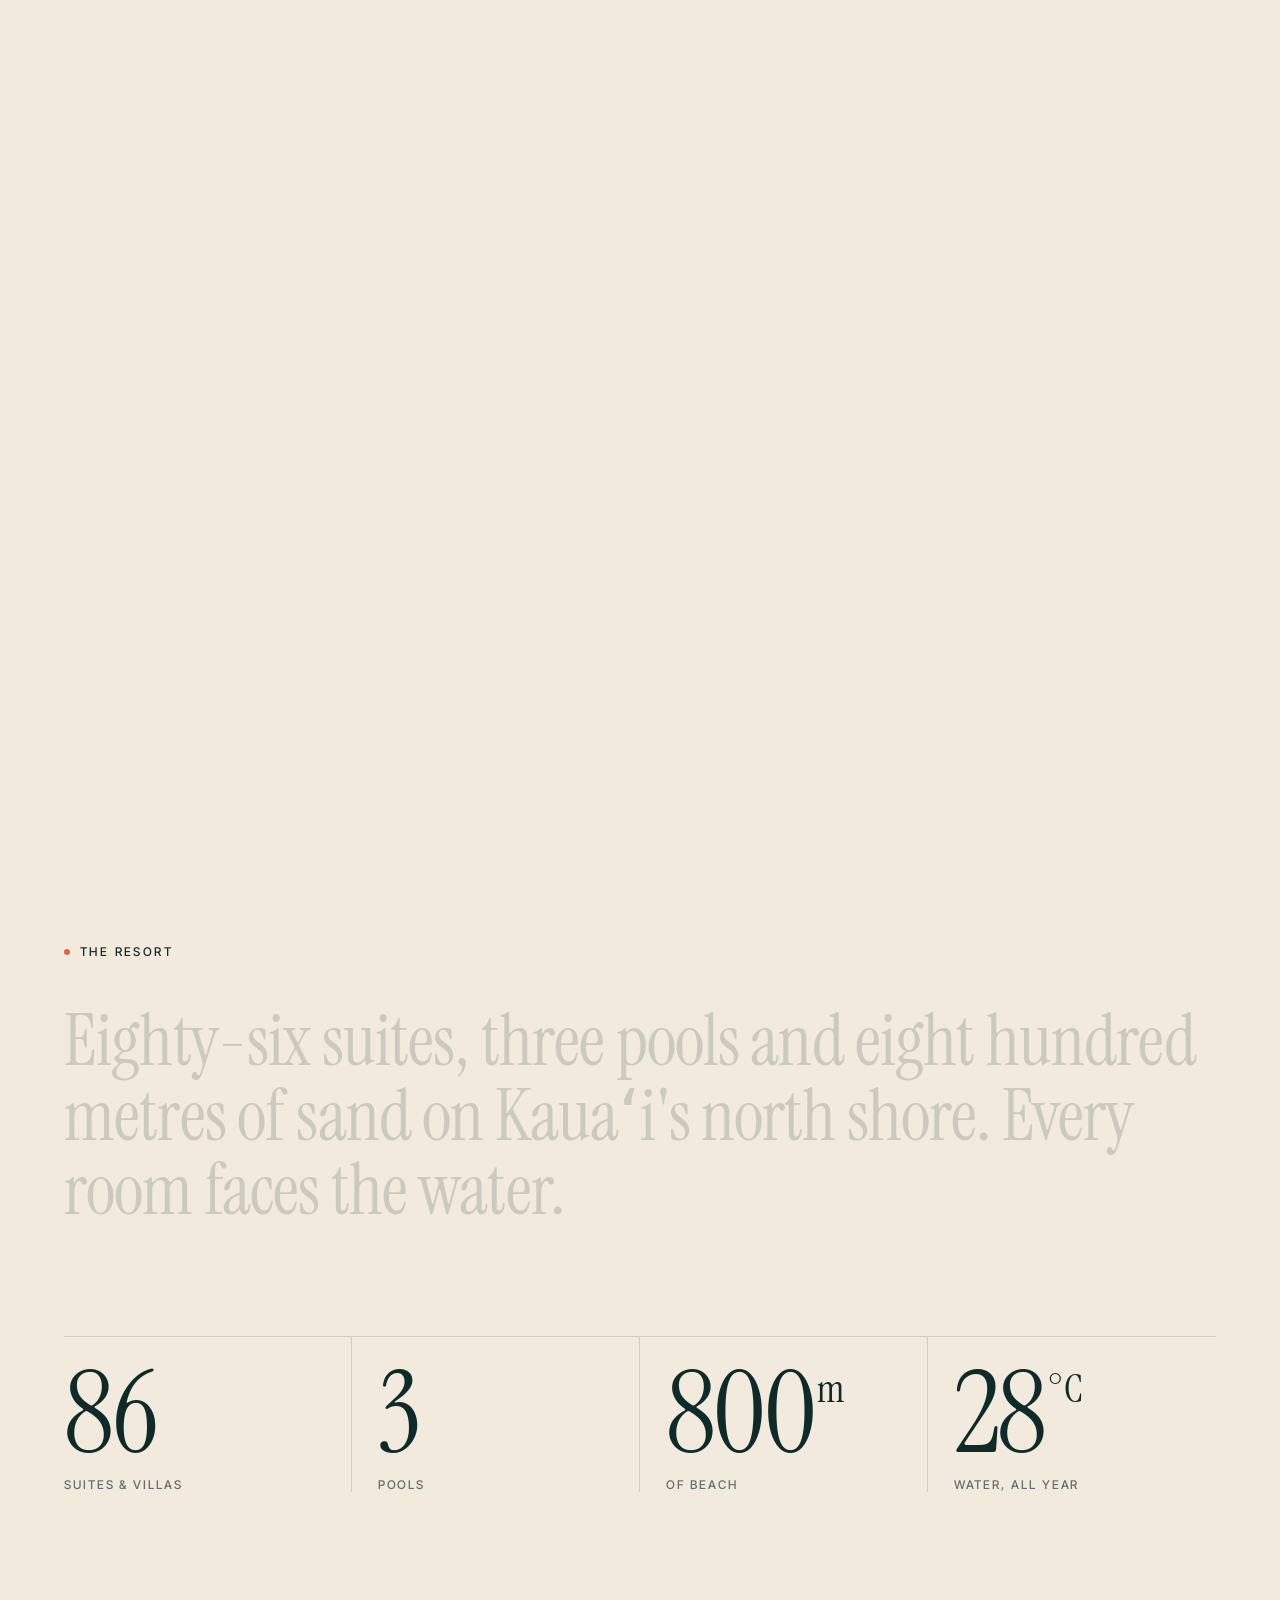
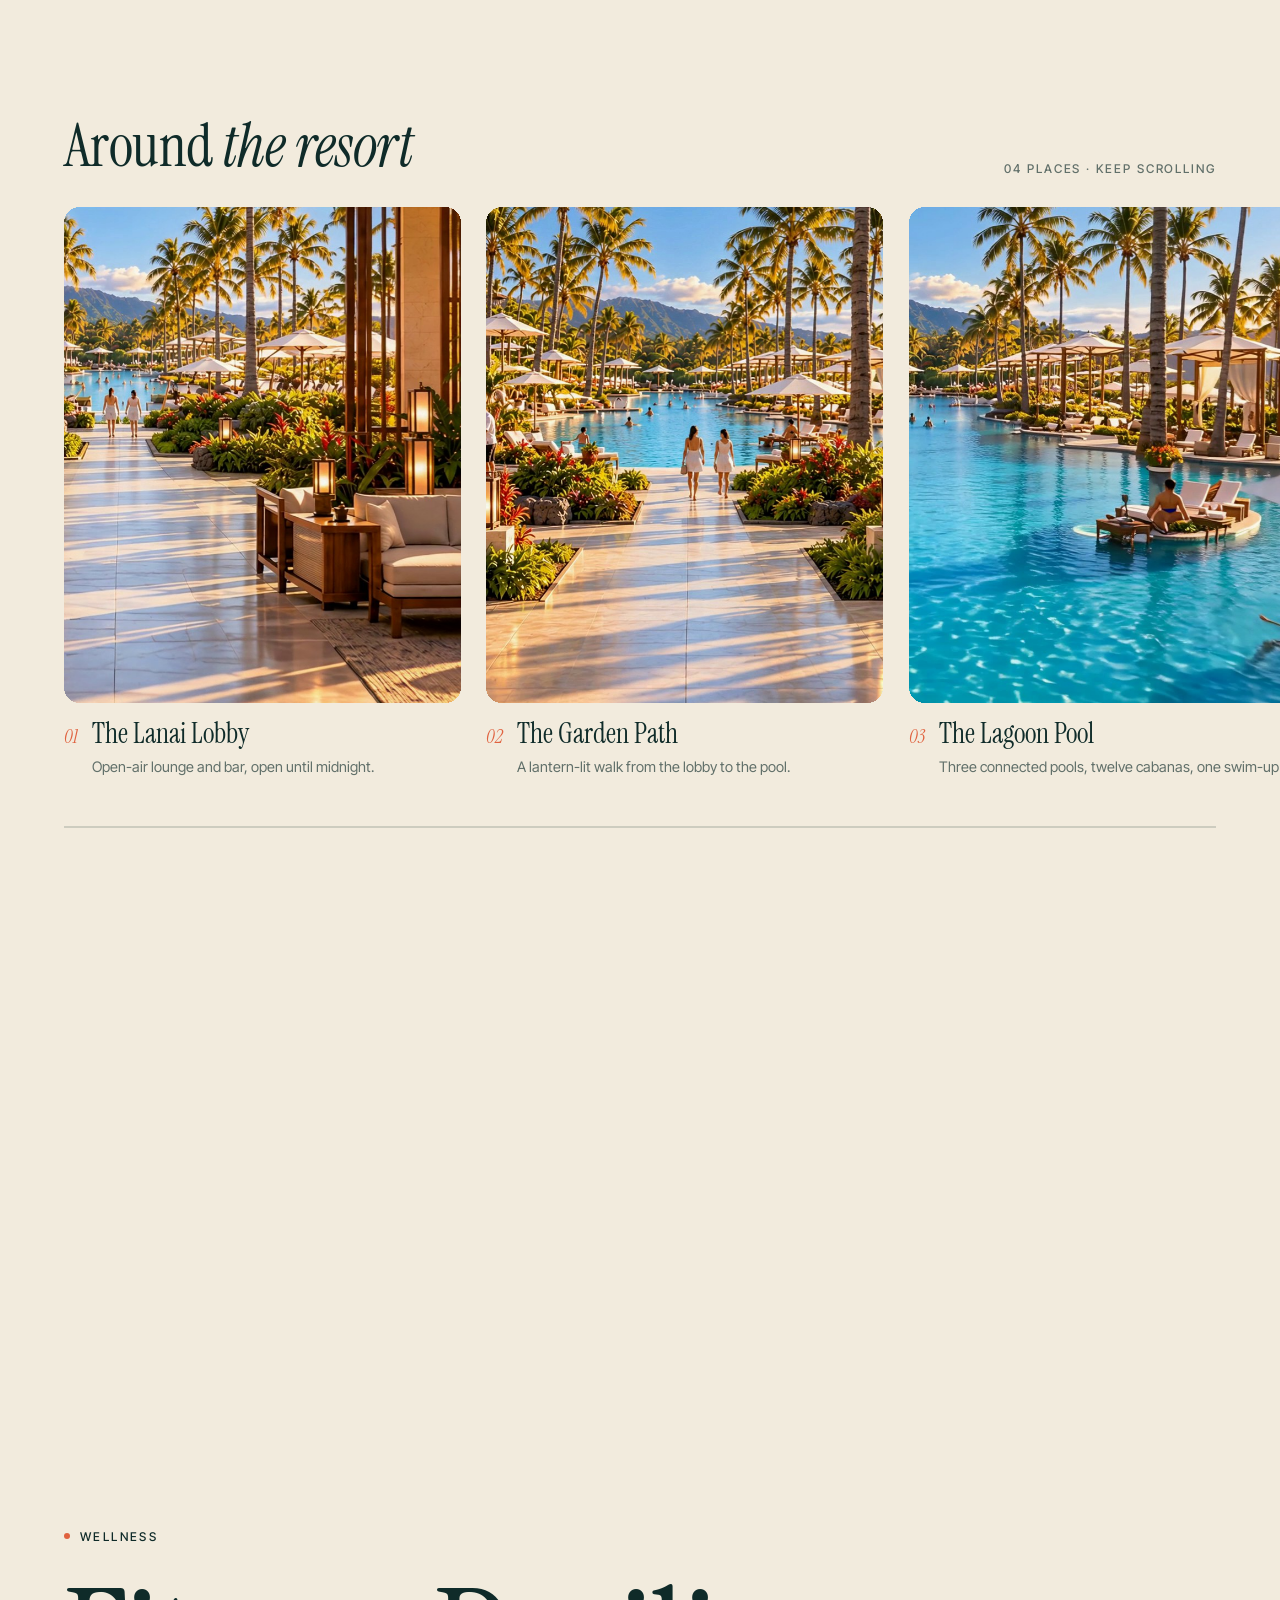
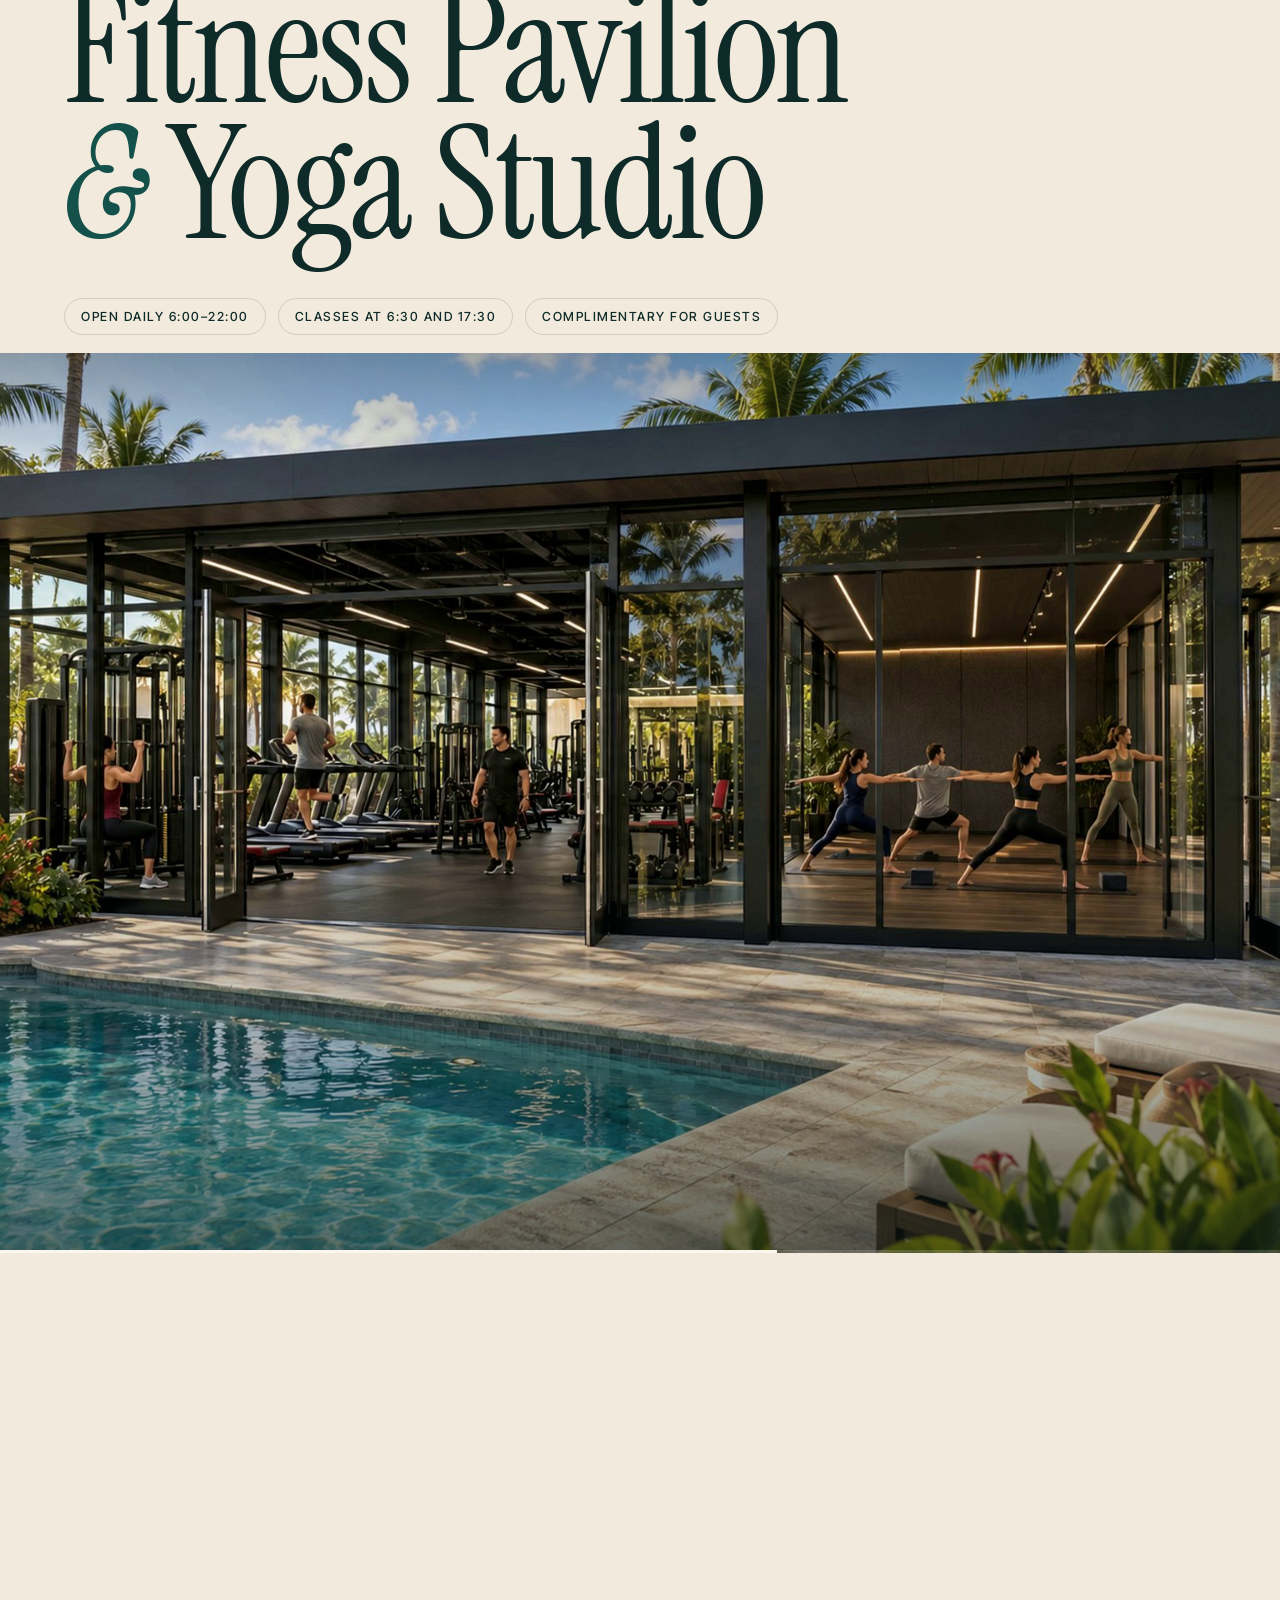
==== commit f775fafc: "Self-scrolling tour: start 30% faster and hold the exact speed Pressing A now starts the tour at 1.3" ====
--- a/index.html
+++ b/index.html
@@ -203,6 +203,6 @@
   </div>
 </footer>
 <script src="lenis.min.js"></script>
-<script src="site.js?v=3"></script>
+<script src="site.js?v=4"></script>
 </body>
 </html>
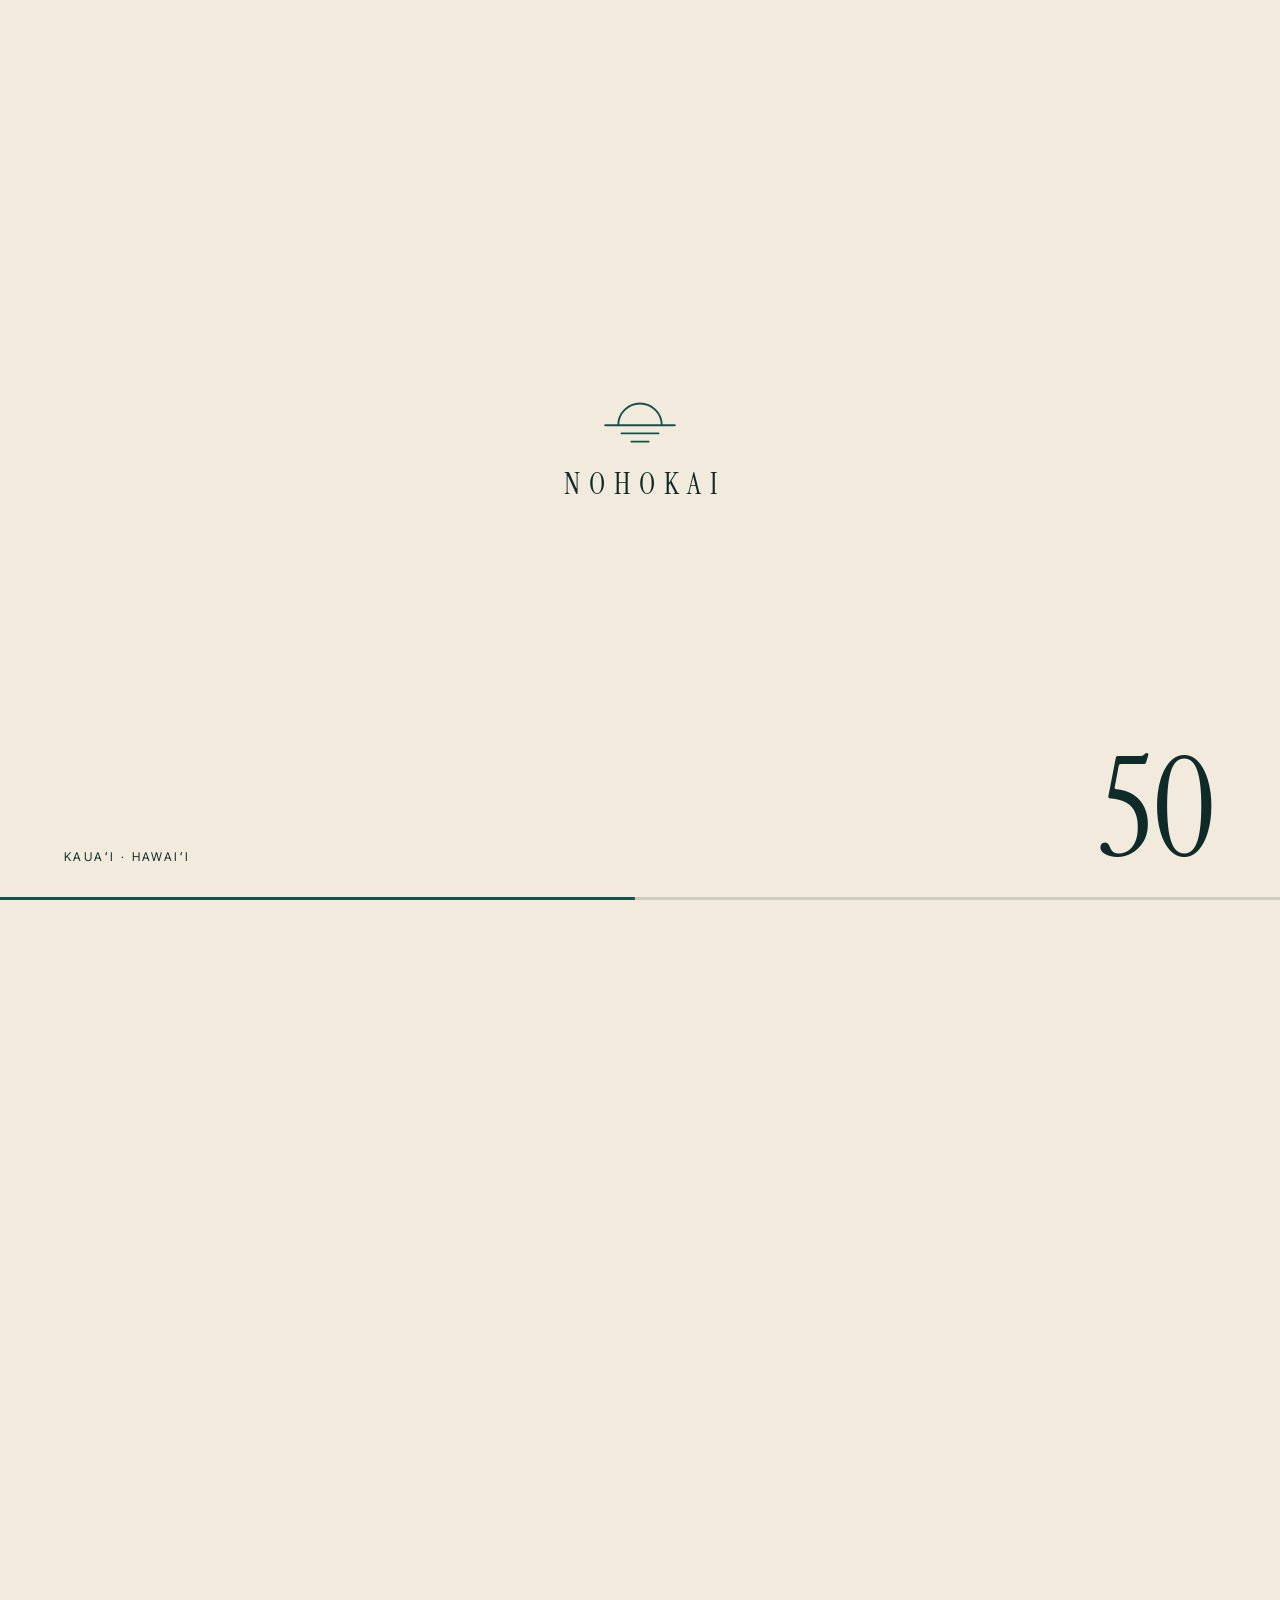
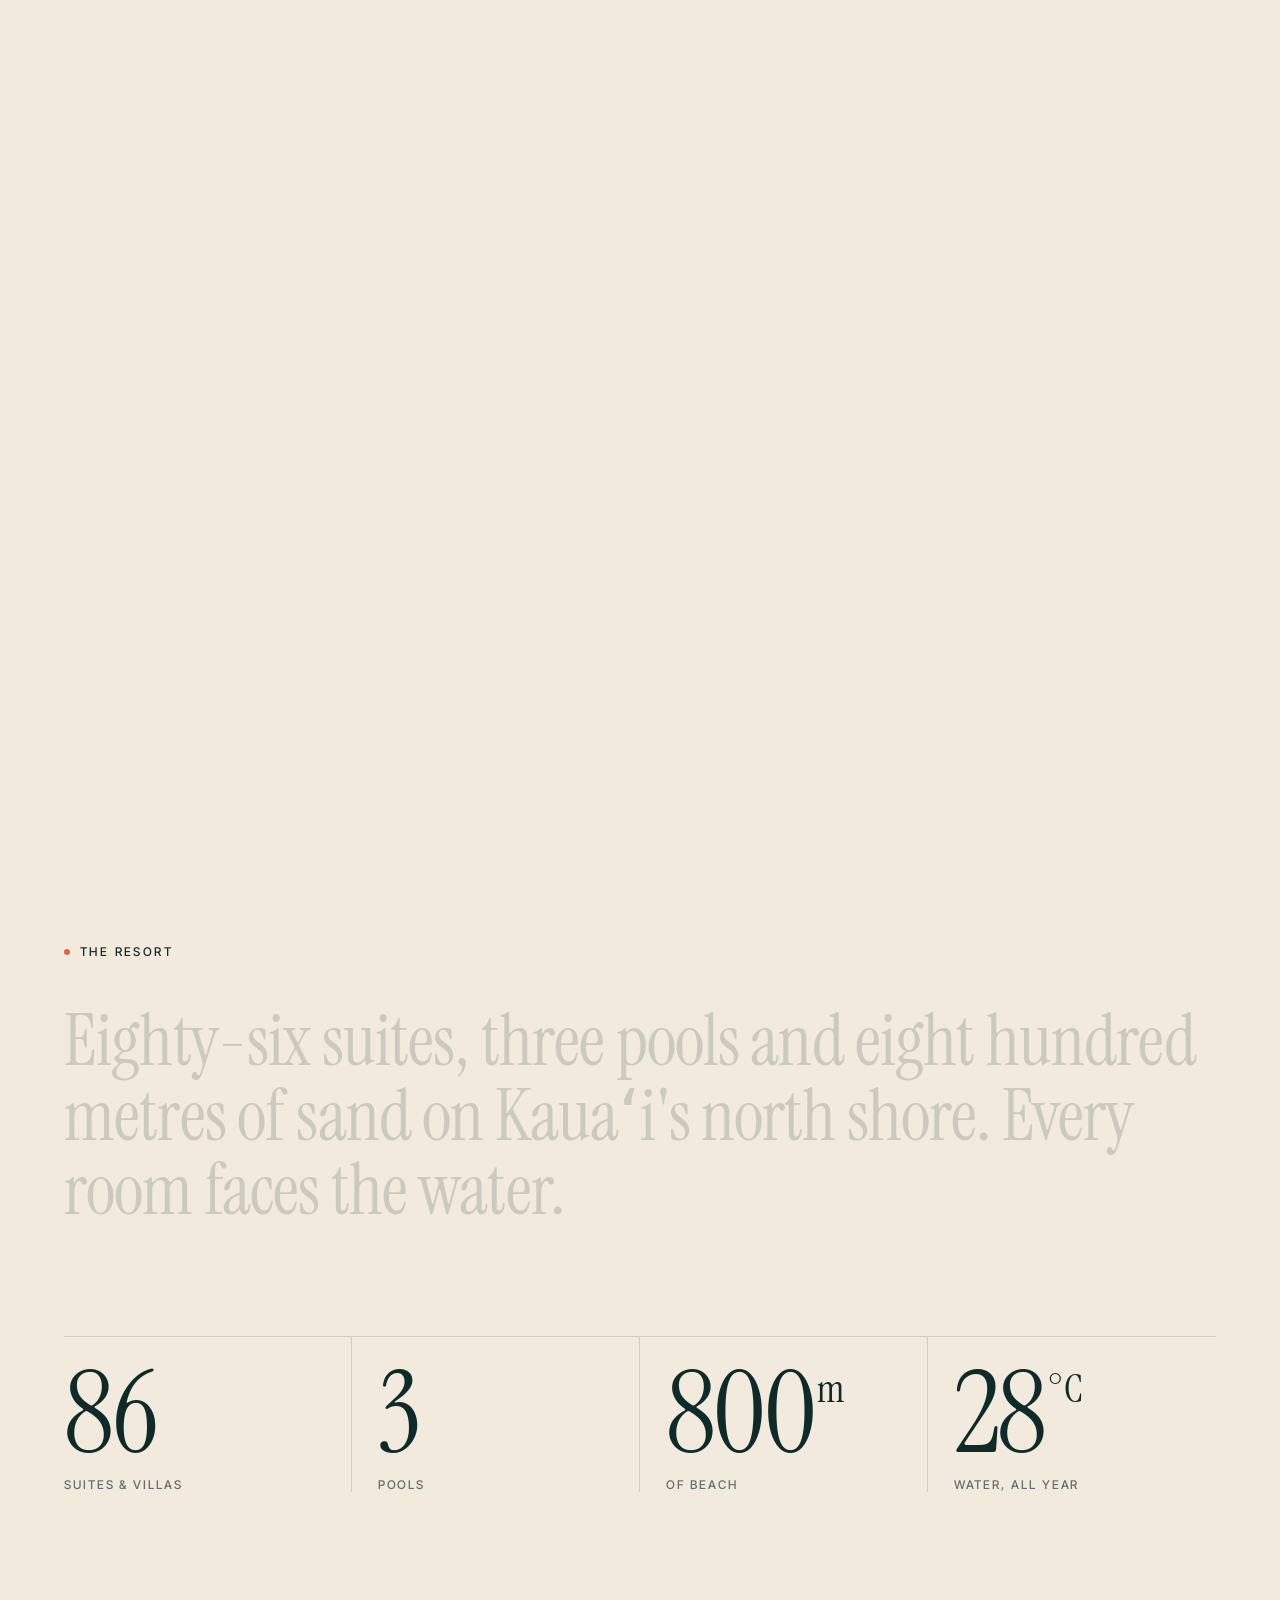
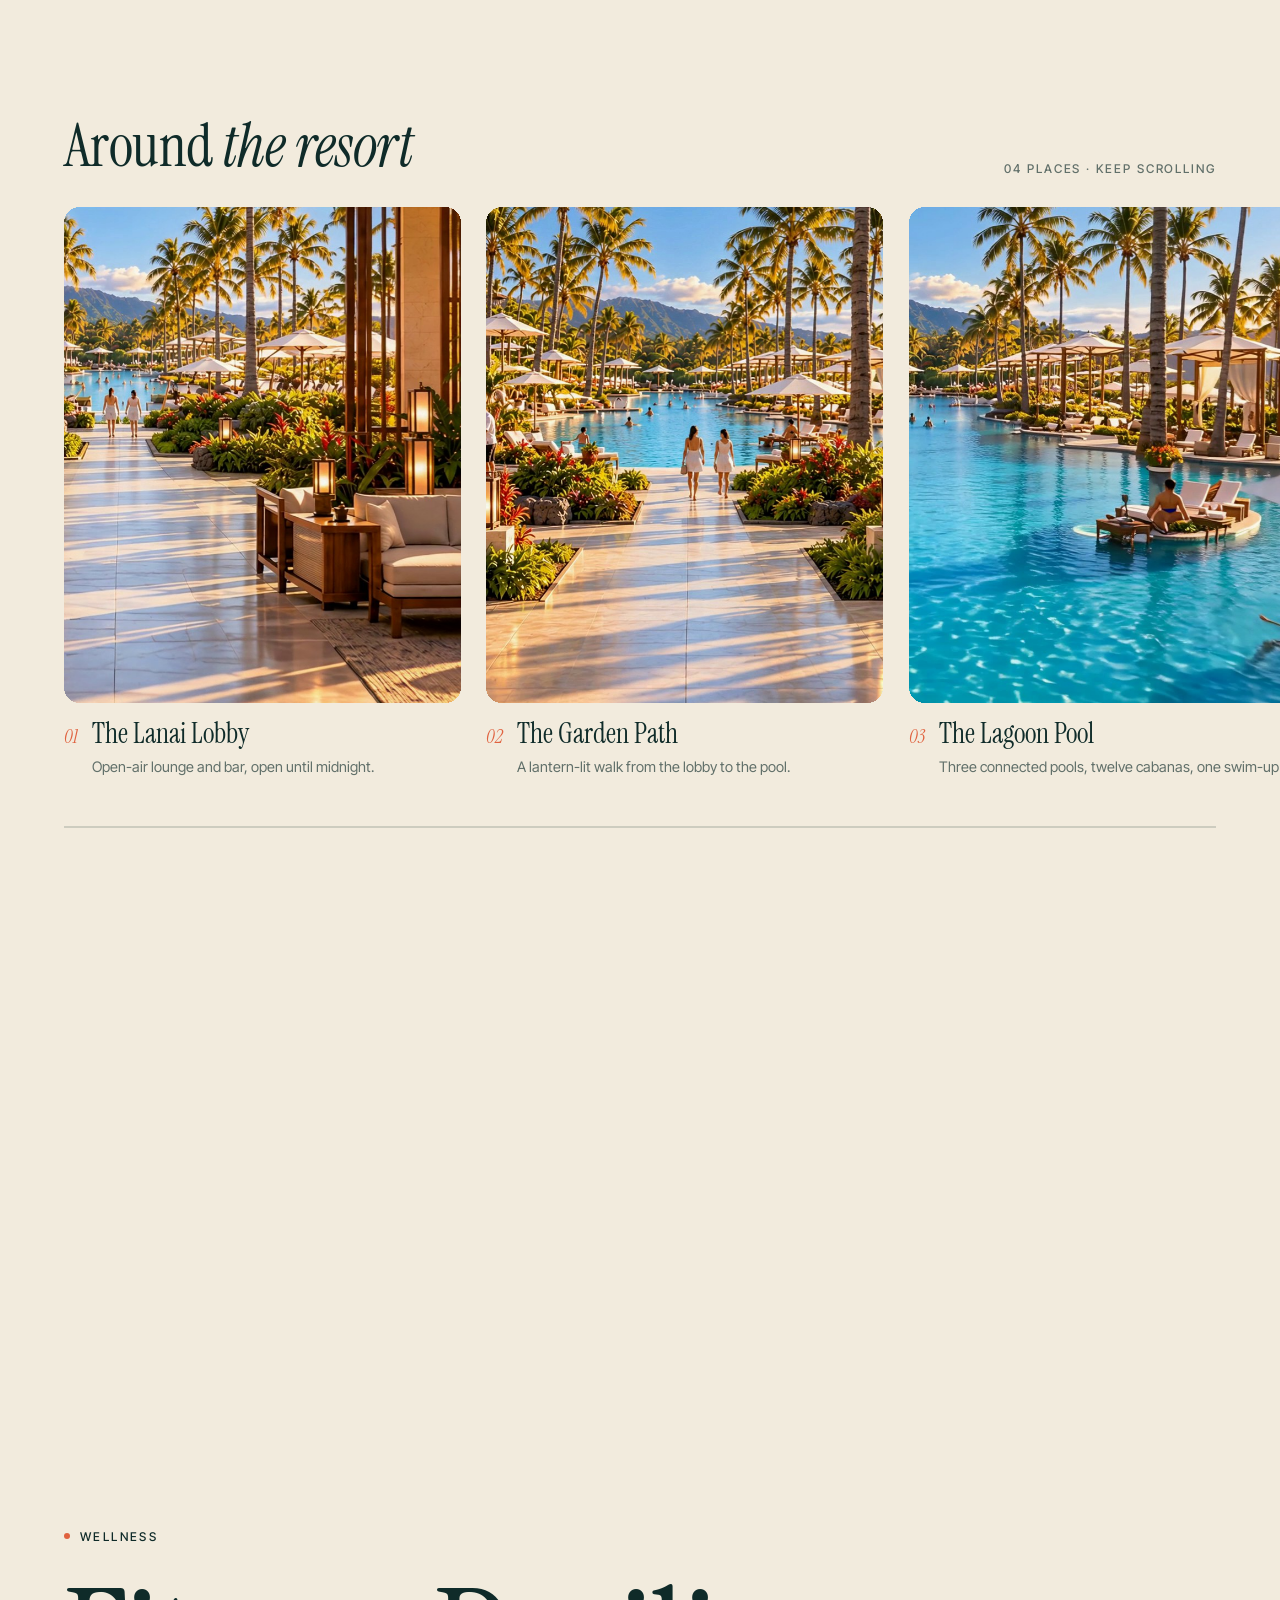
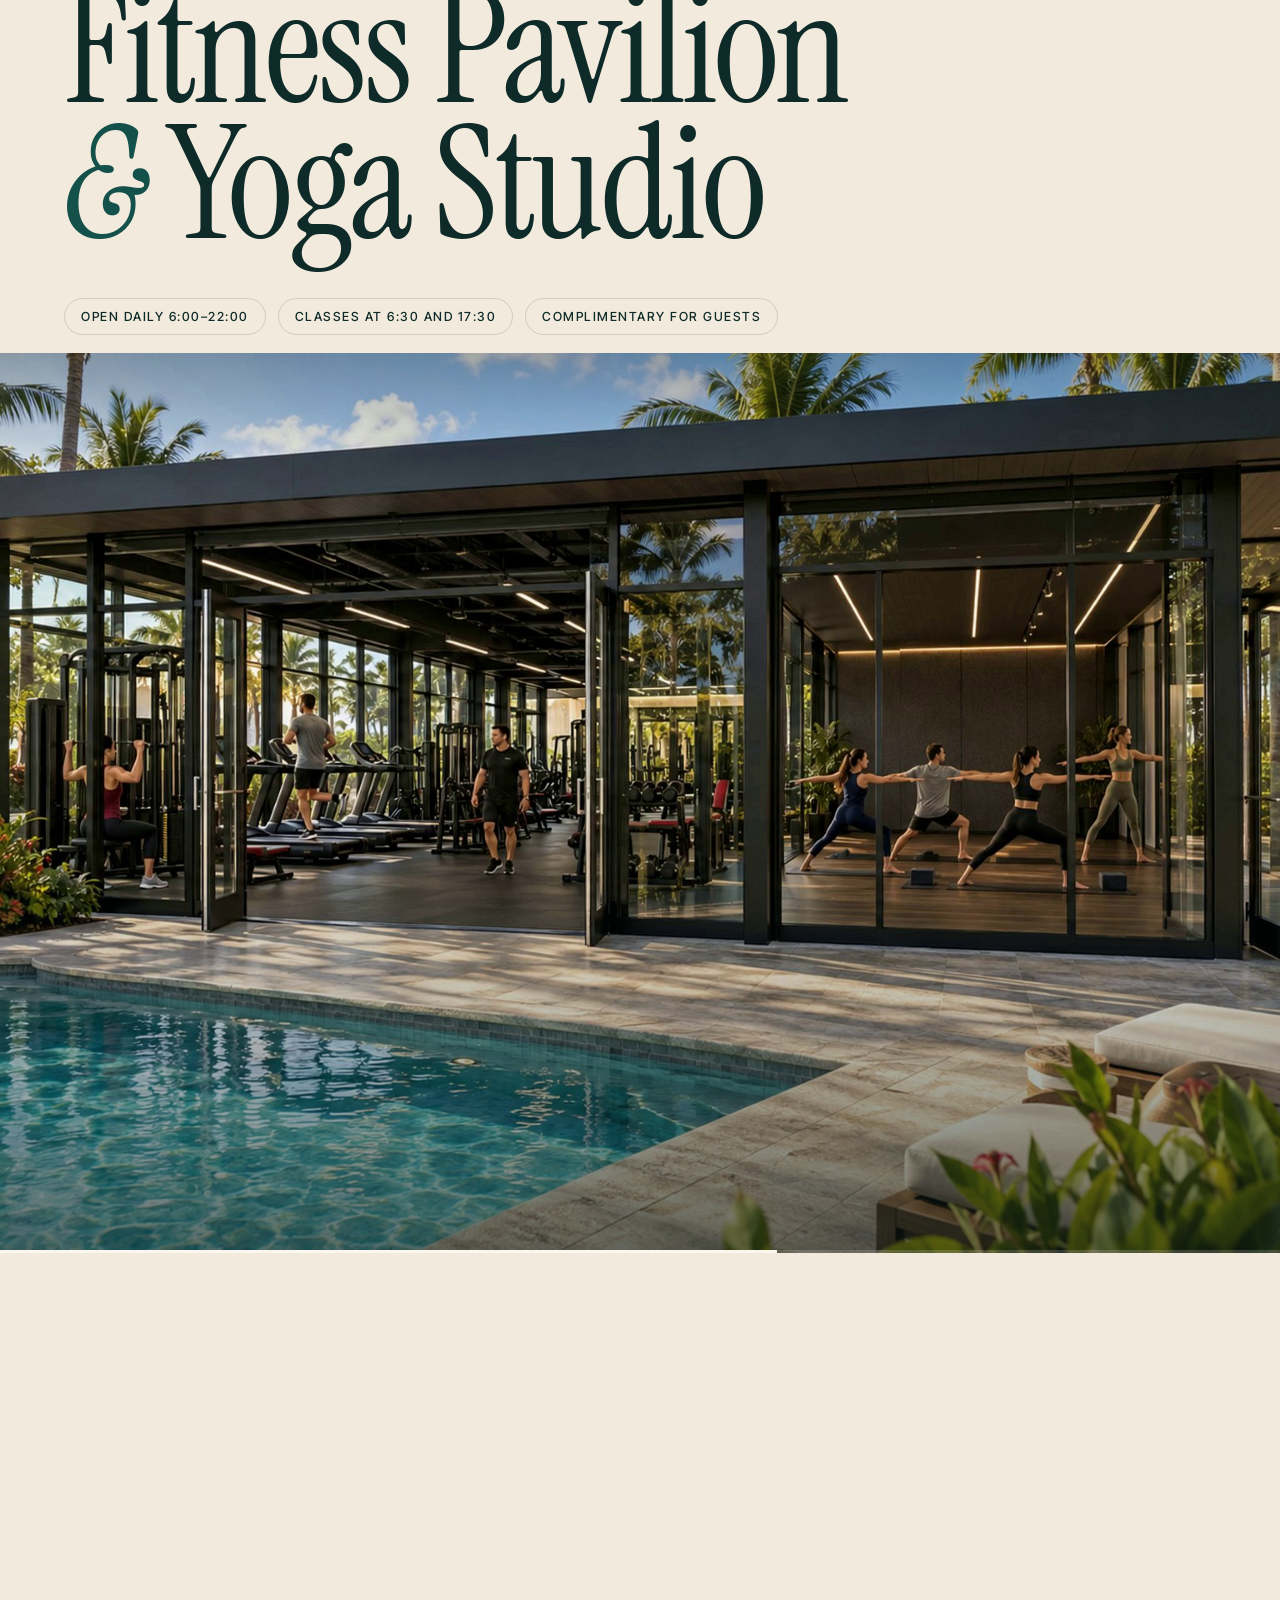
==== commit c6a3974b: "Phone layout: use the travelling-window films (tall-v3) On tall screens the two scroll films now loa" ====
--- a/index.html
+++ b/index.html
@@ -40,7 +40,7 @@
   <div class="stage">
     <div class="frame">
       <picture>
-        <source media="(max-aspect-ratio: 62/100)" srcset="media/arrival-tall-v2.jpg">
+        <source media="(max-aspect-ratio: 62/100)" srcset="media/arrival-tall-v3.jpg">
         <img class="poster" src="media/arrival-wide-v2.jpg" alt="The resort from the air: buildings, gardens, pools and the beach">
       </picture>
       <canvas aria-hidden="true"></canvas>
@@ -131,7 +131,7 @@
   <div class="stage">
     <div class="frame">
       <picture>
-        <source media="(max-aspect-ratio: 62/100)" srcset="media/wellness-tall-v2.jpg">
+        <source media="(max-aspect-ratio: 62/100)" srcset="media/wellness-tall-v3.jpg">
         <img class="poster" src="media/wellness-wide-v2.jpg" alt="The fitness pavilion and yoga studio beside the pool">
       </picture>
       <canvas aria-hidden="true"></canvas>
@@ -203,6 +203,6 @@
   </div>
 </footer>
 <script src="lenis.min.js"></script>
-<script src="site.js?v=4"></script>
+<script src="site.js?v=5"></script>
 </body>
 </html>
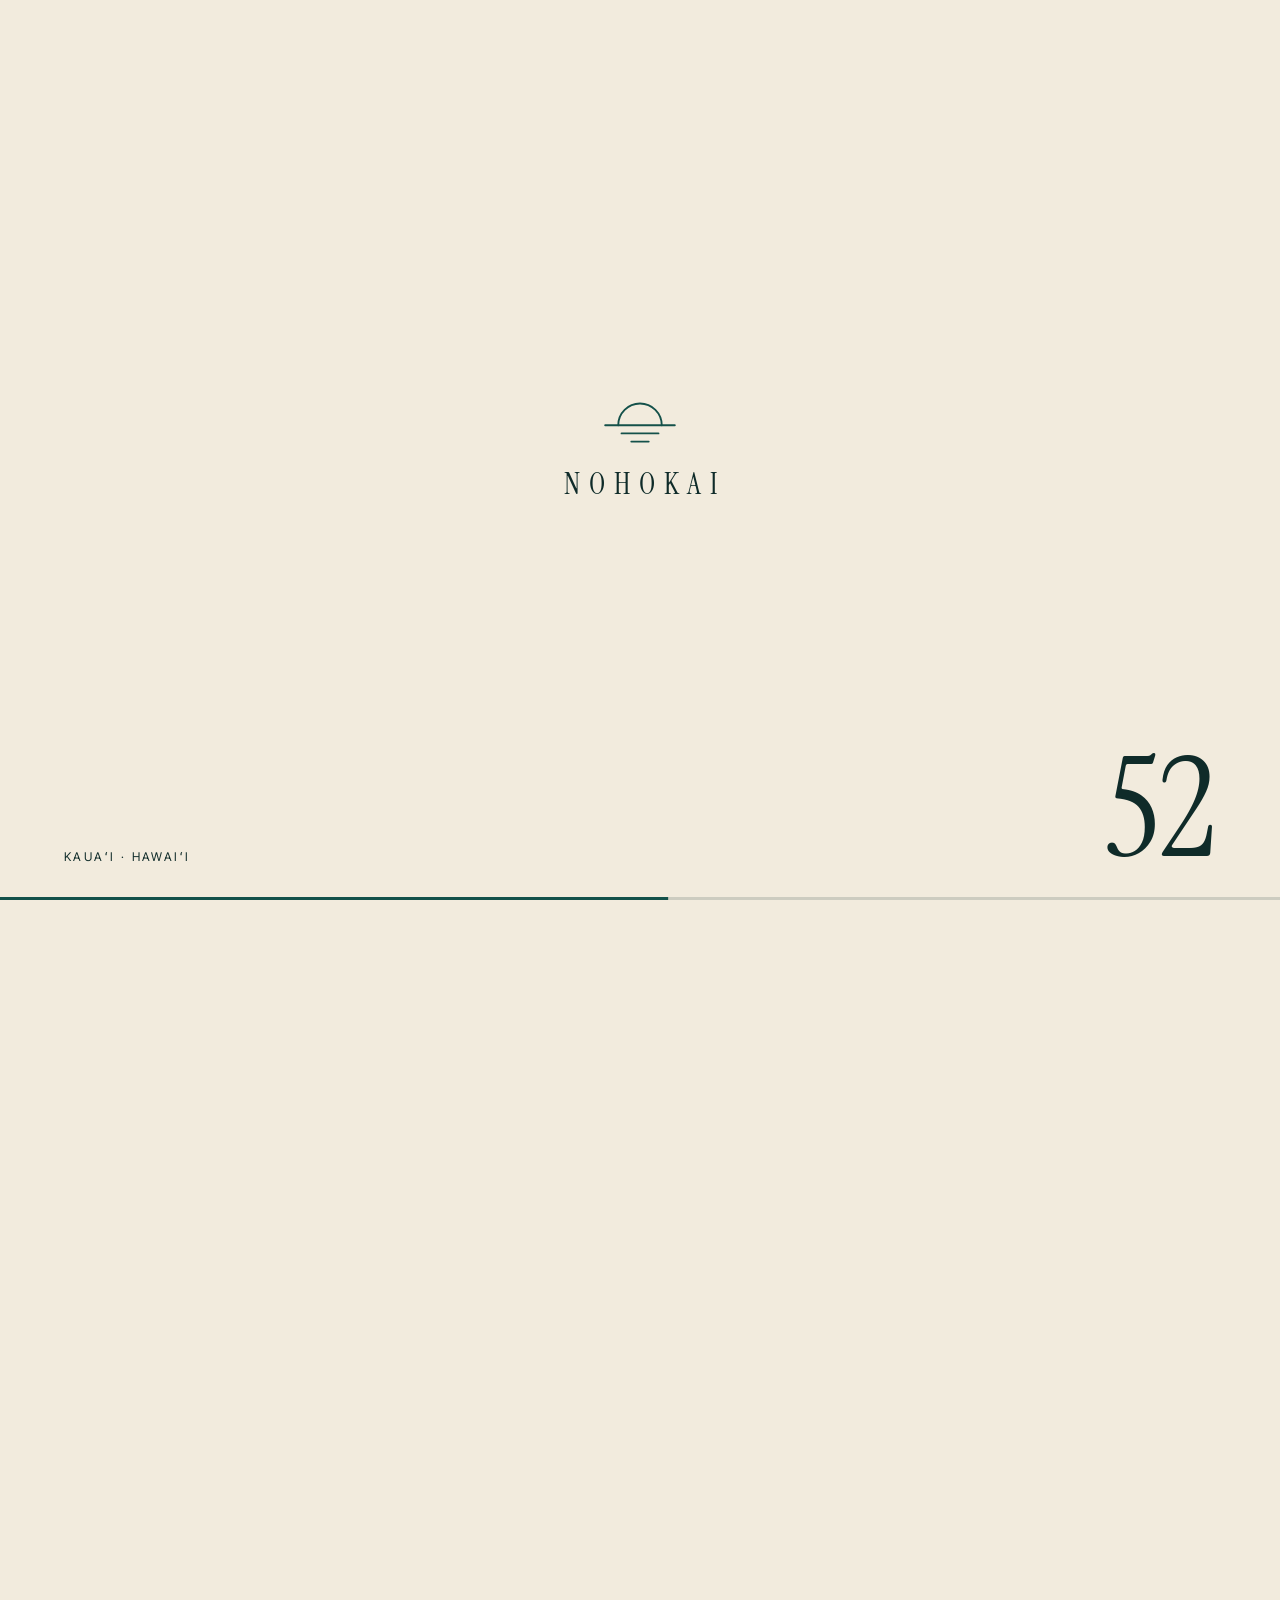
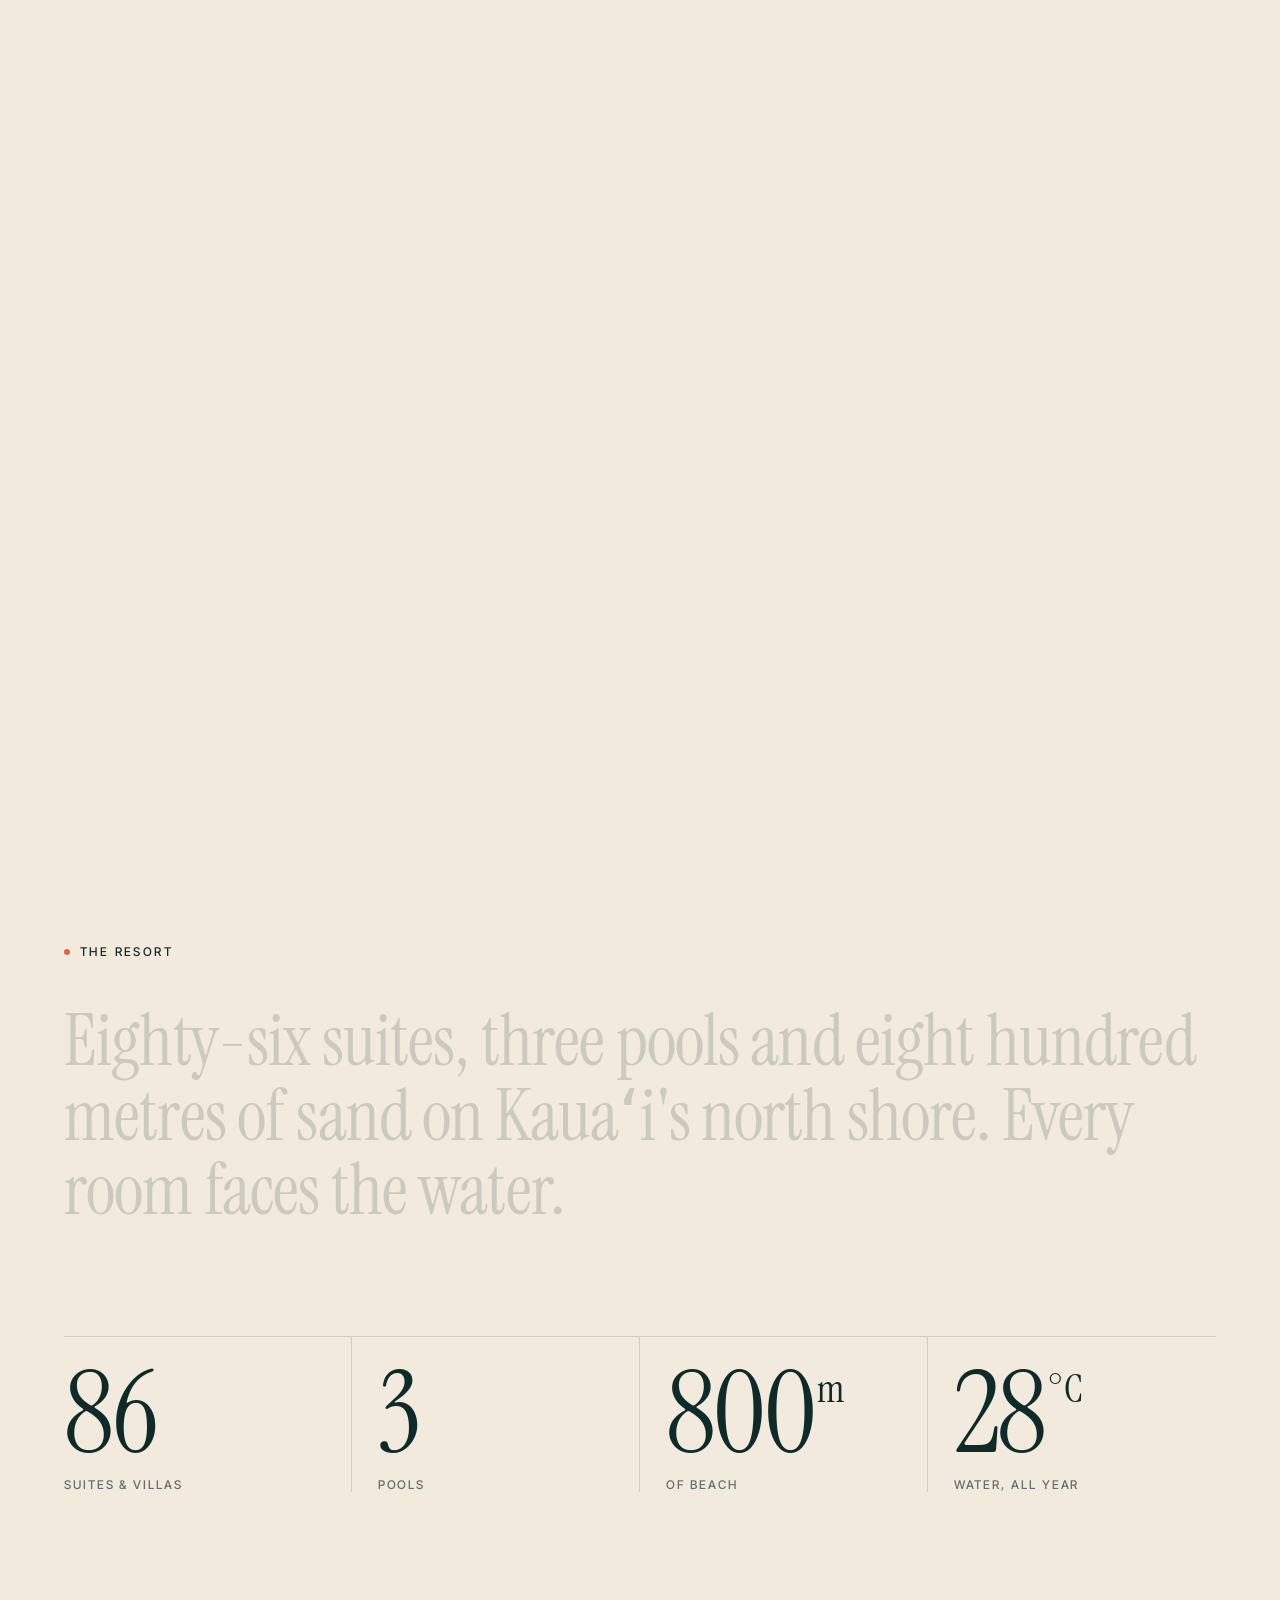
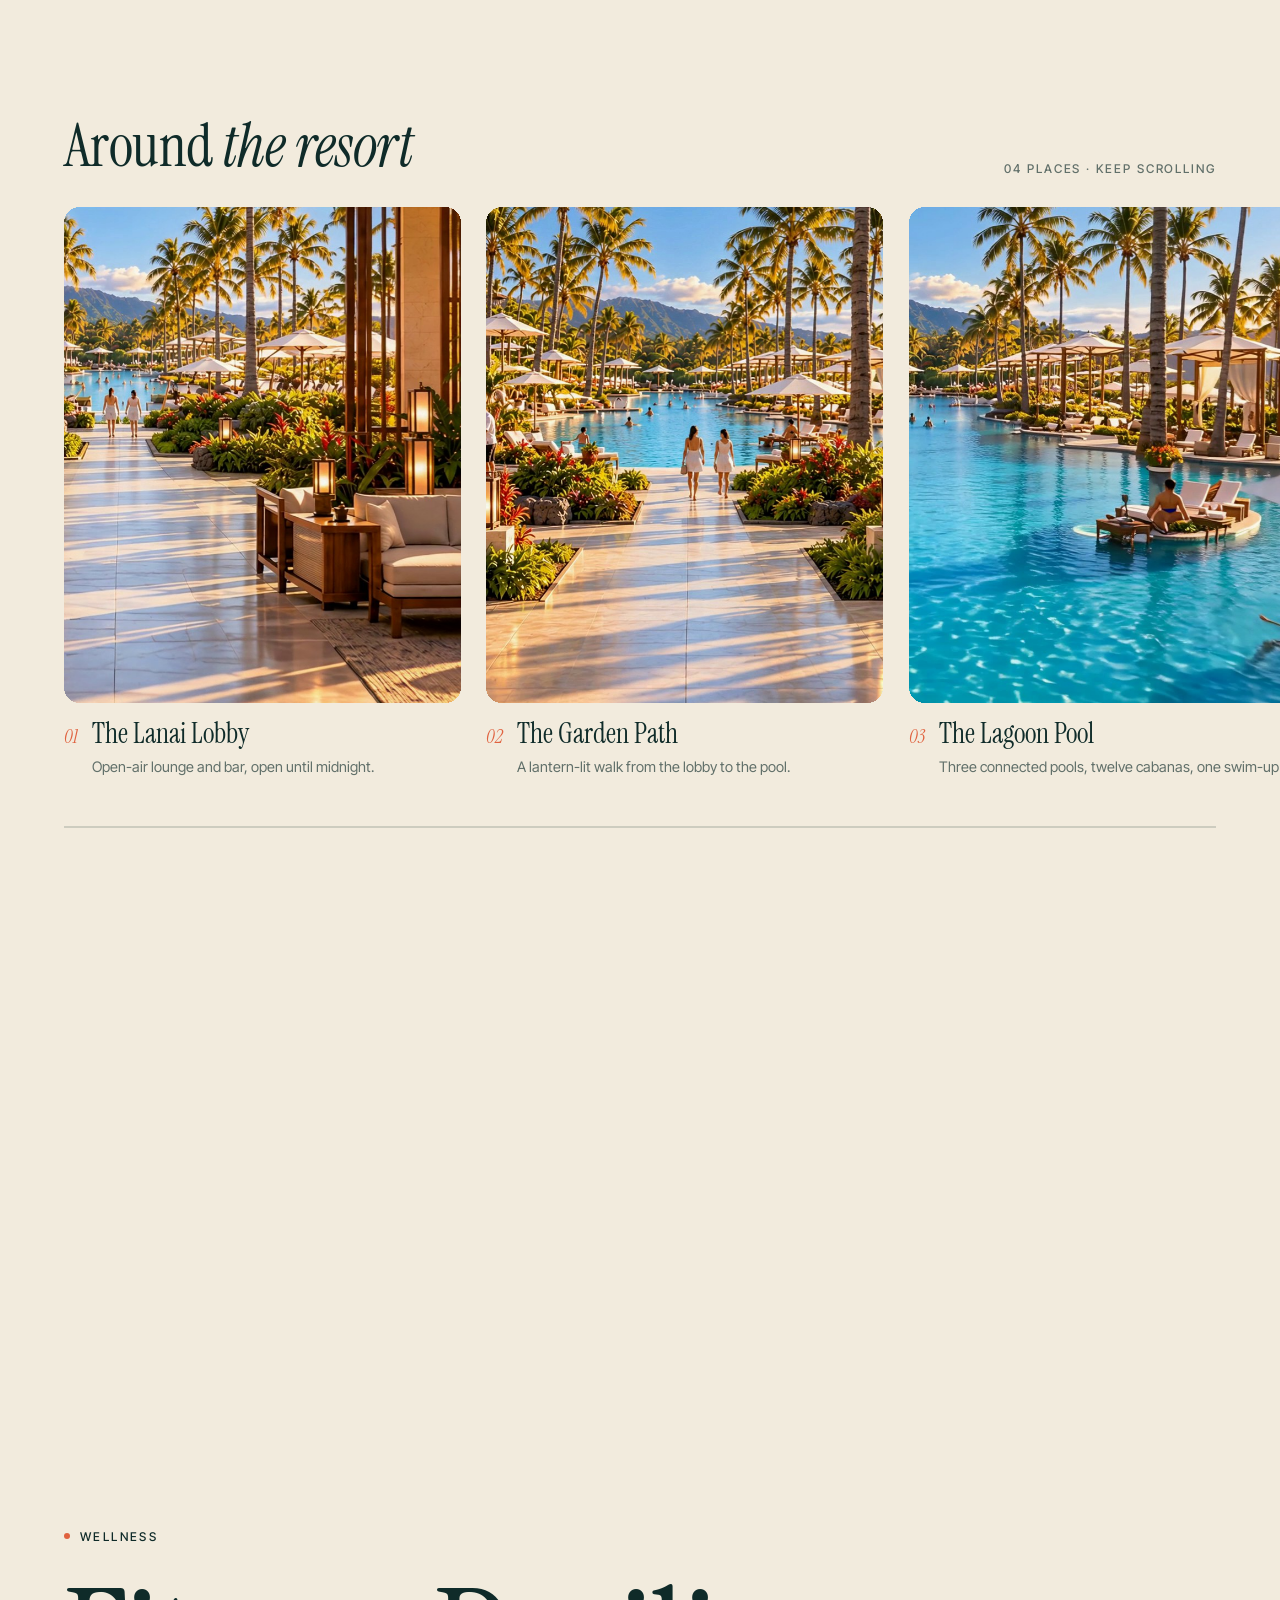
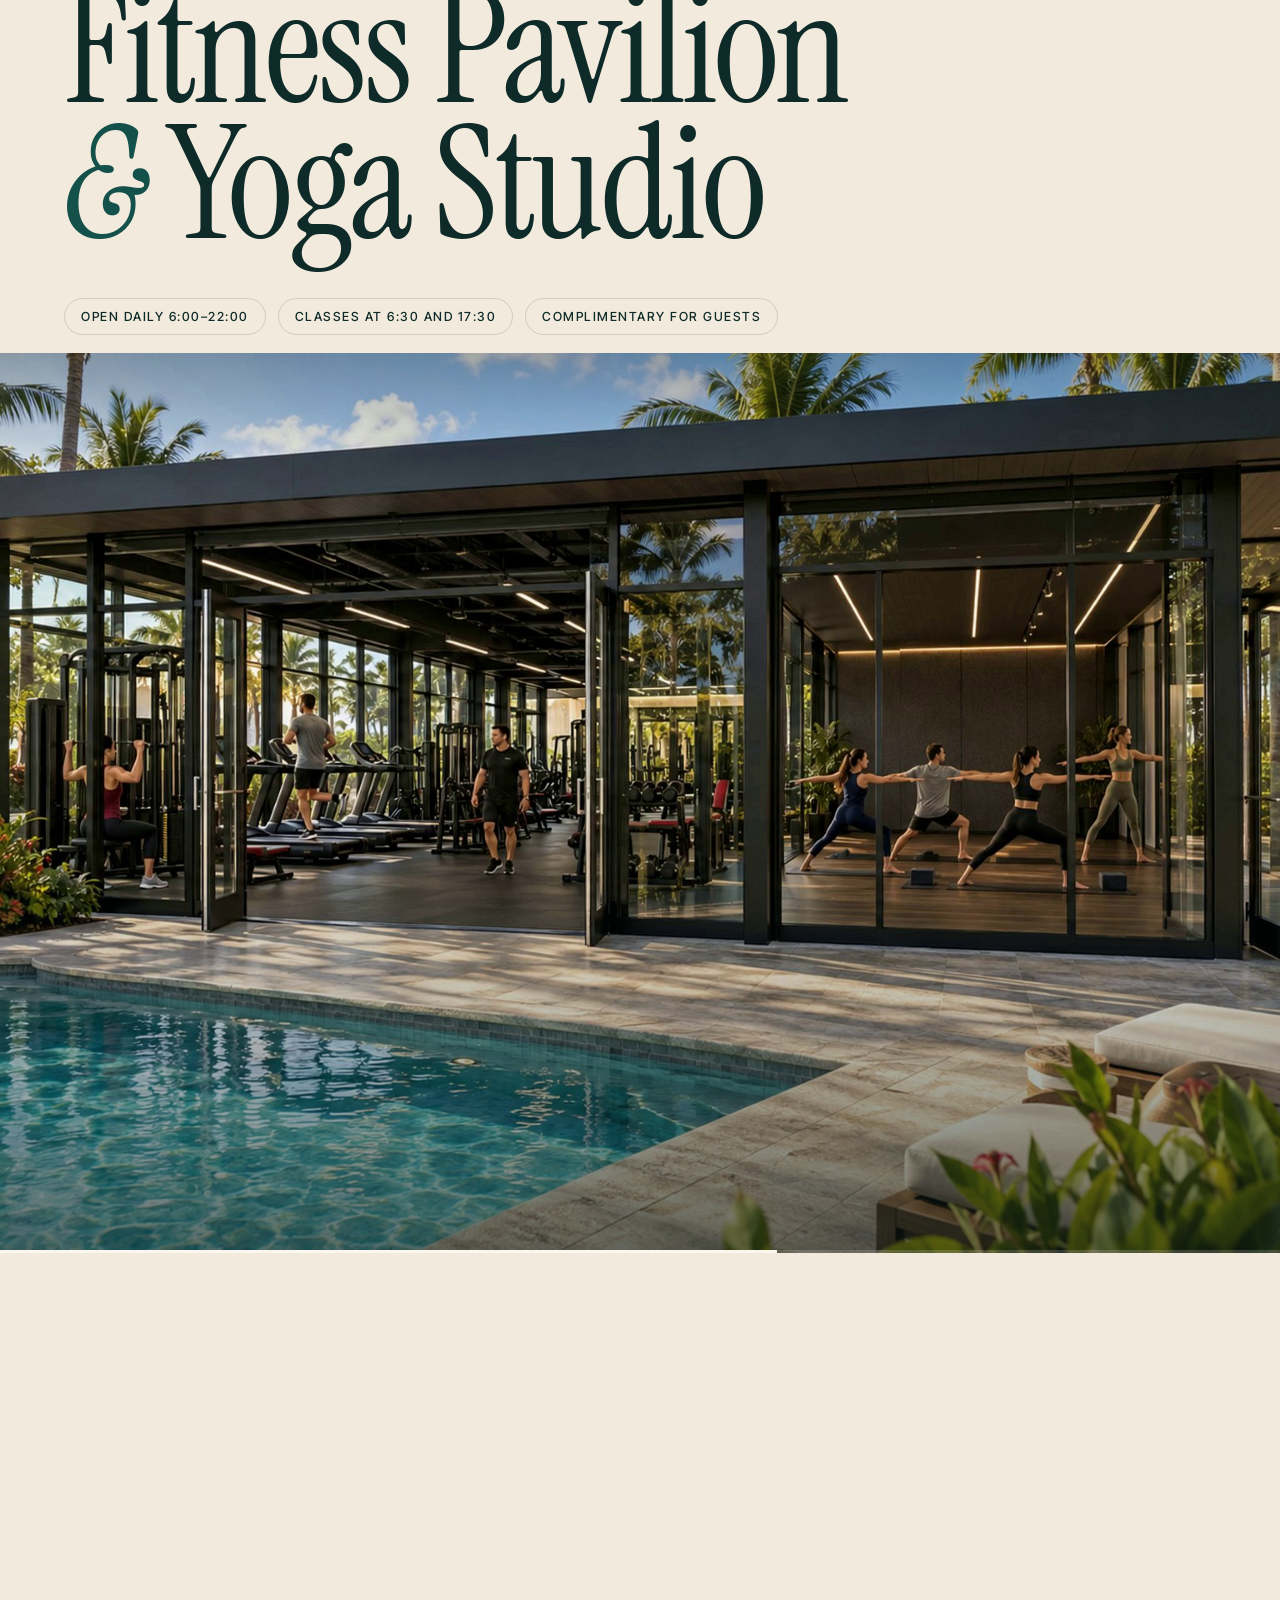
==== commit 26279606: "Self-scroll (A key): run the opening film at twice its natural speed The tour started too slowly: th" ====
--- a/index.html
+++ b/index.html
@@ -203,6 +203,6 @@
   </div>
 </footer>
 <script src="lenis.min.js"></script>
-<script src="site.js?v=5"></script>
+<script src="site.js?v=6"></script>
 </body>
 </html>
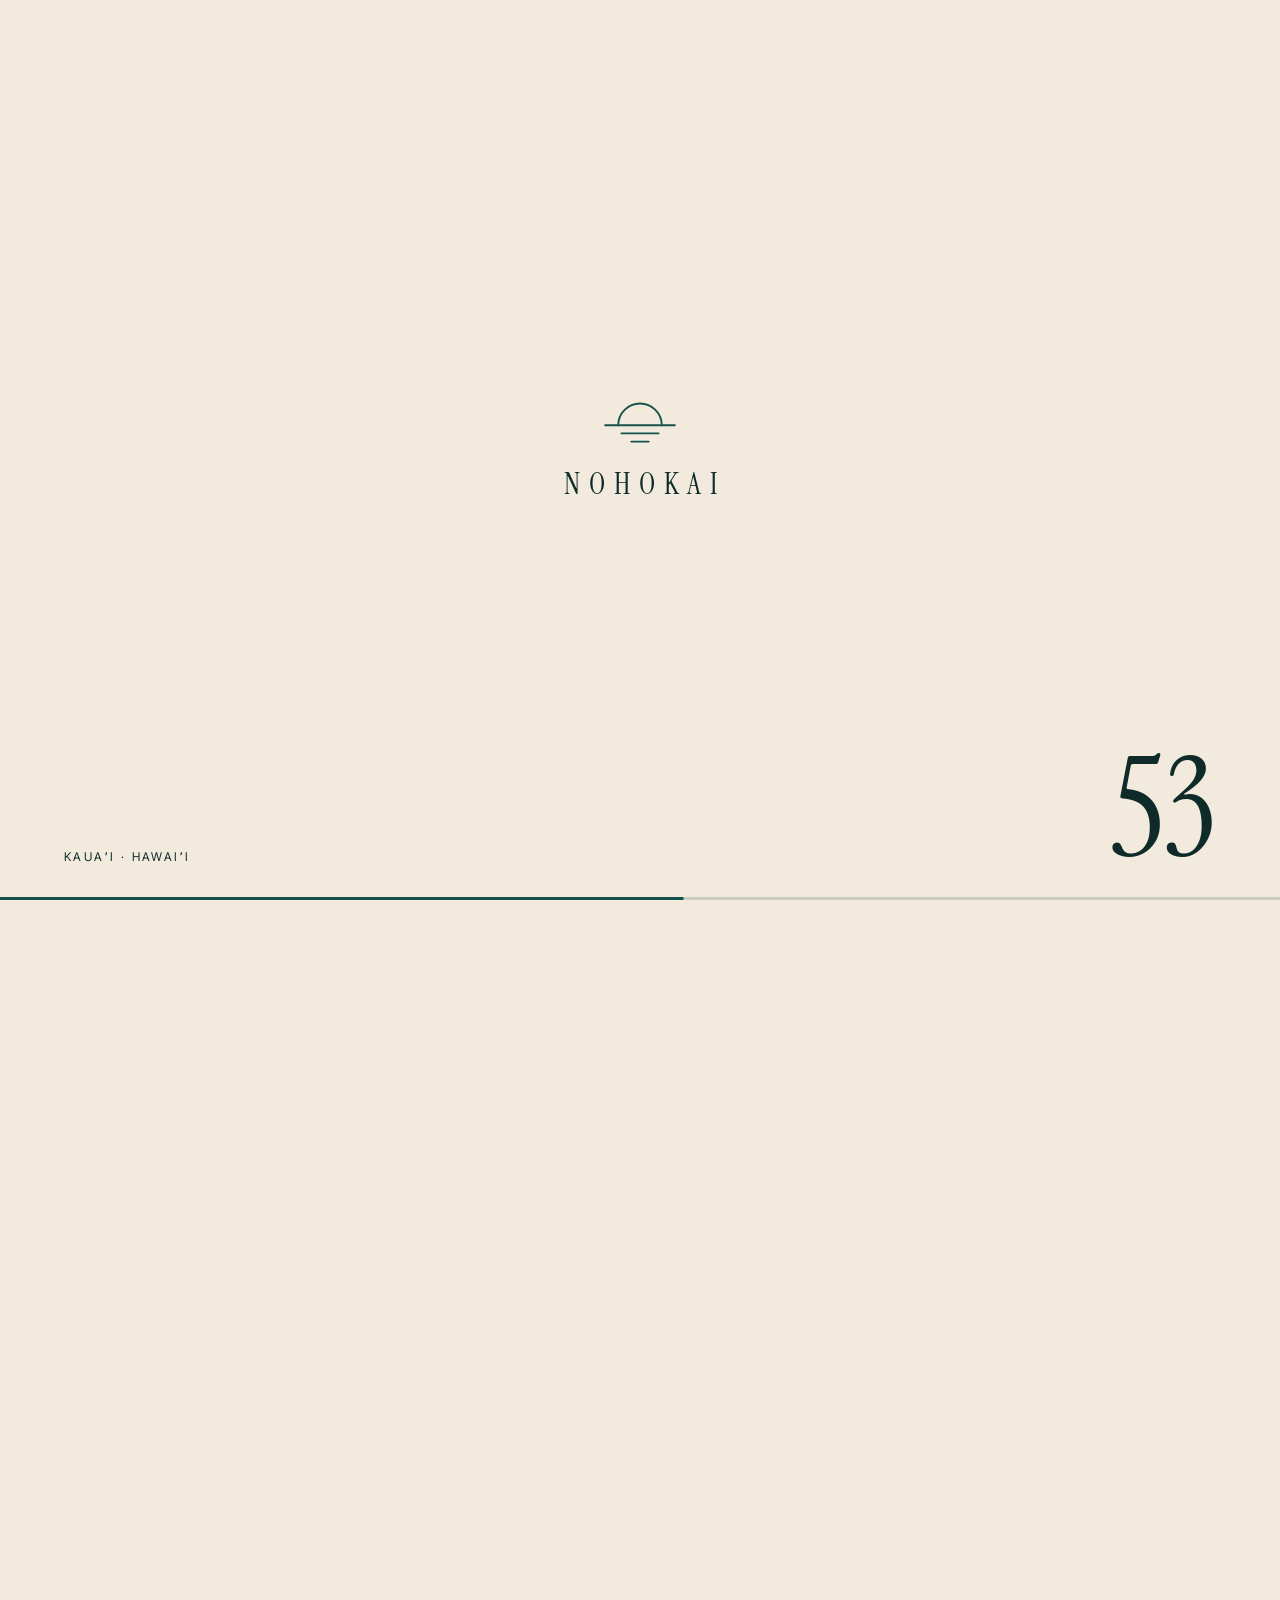
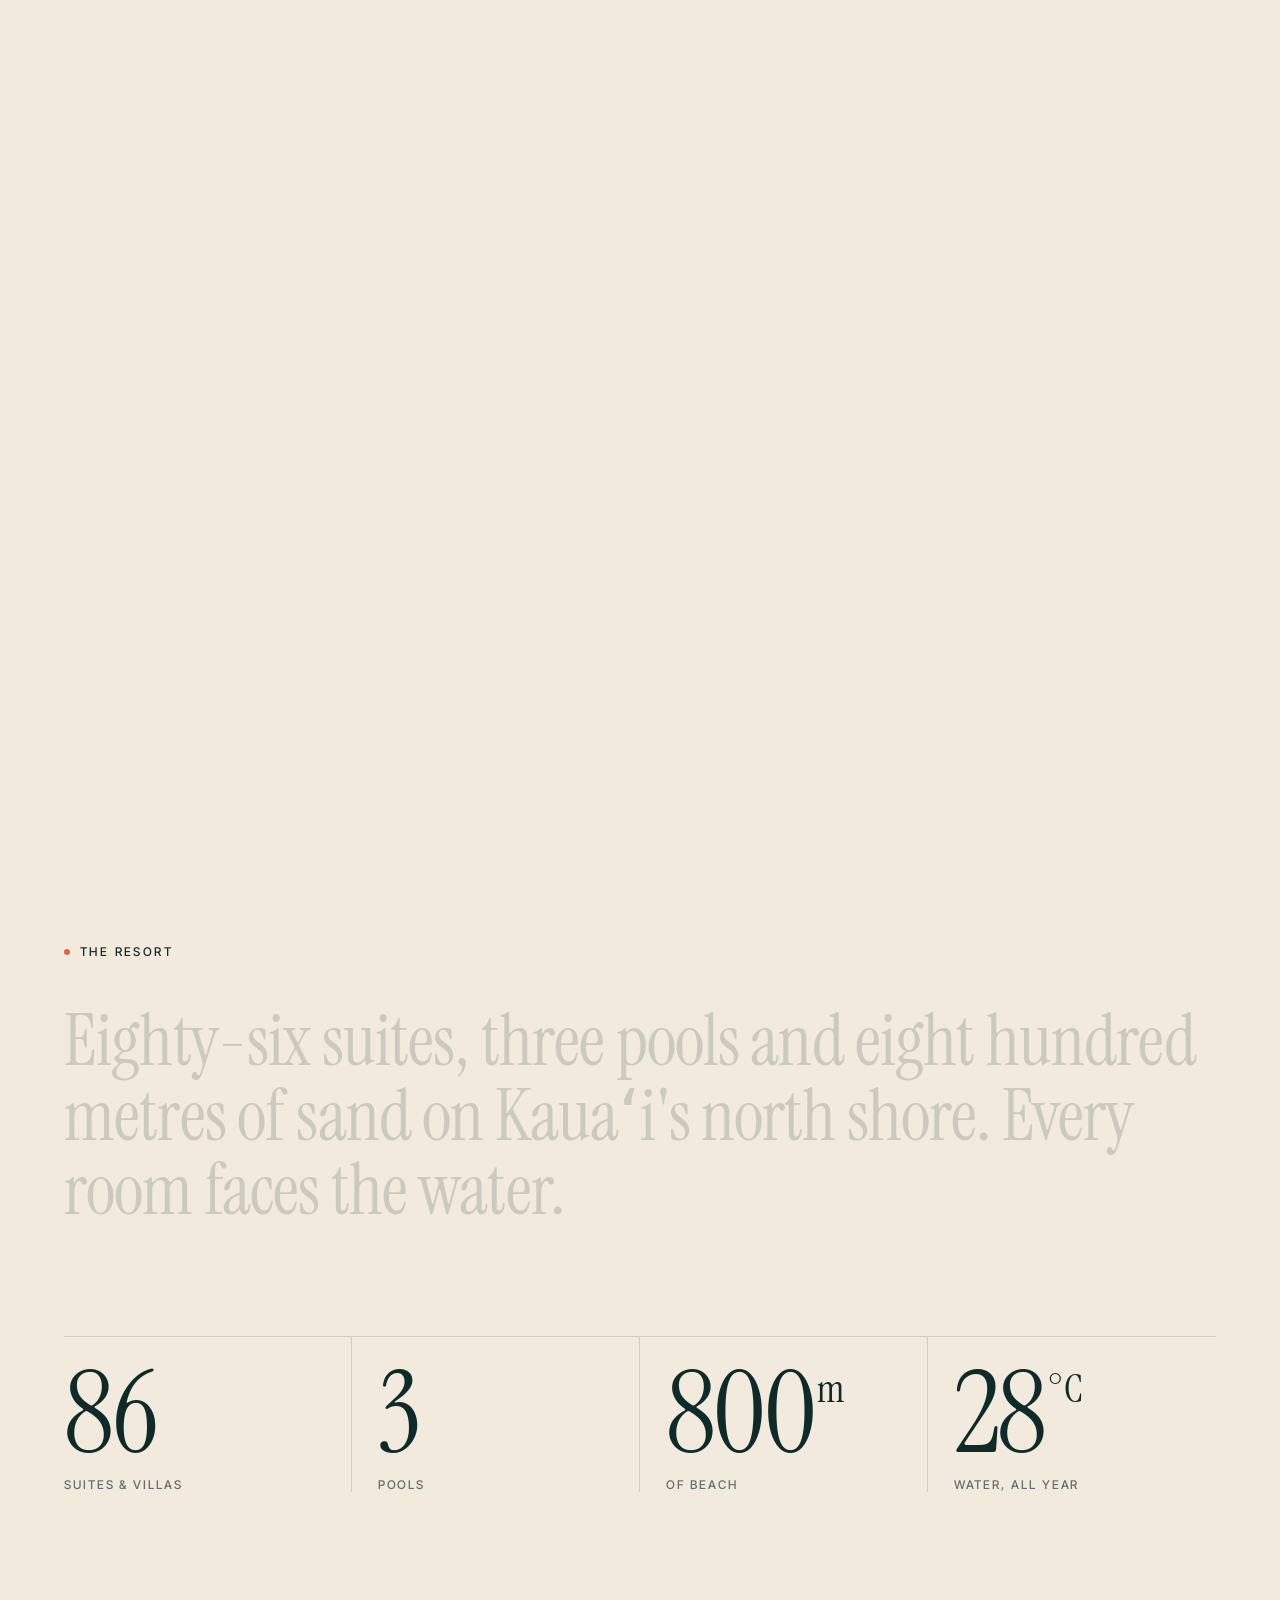
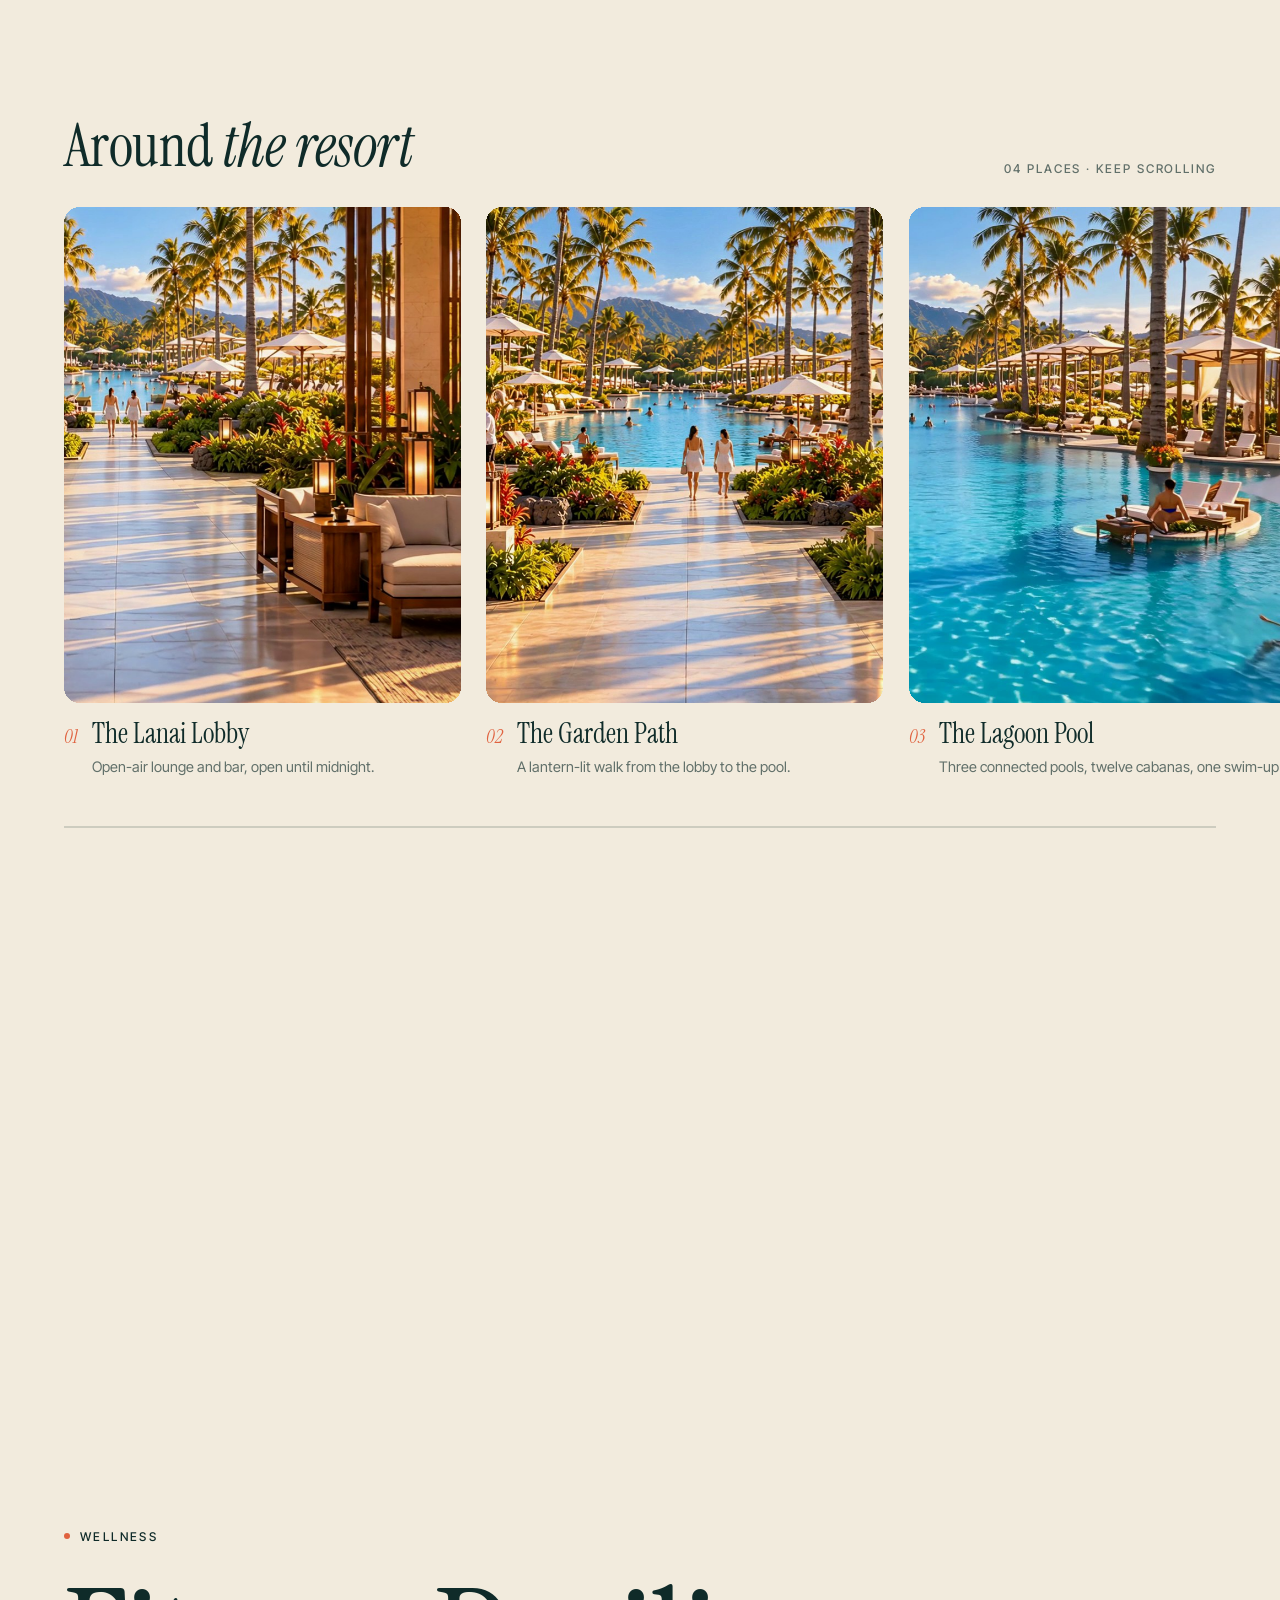
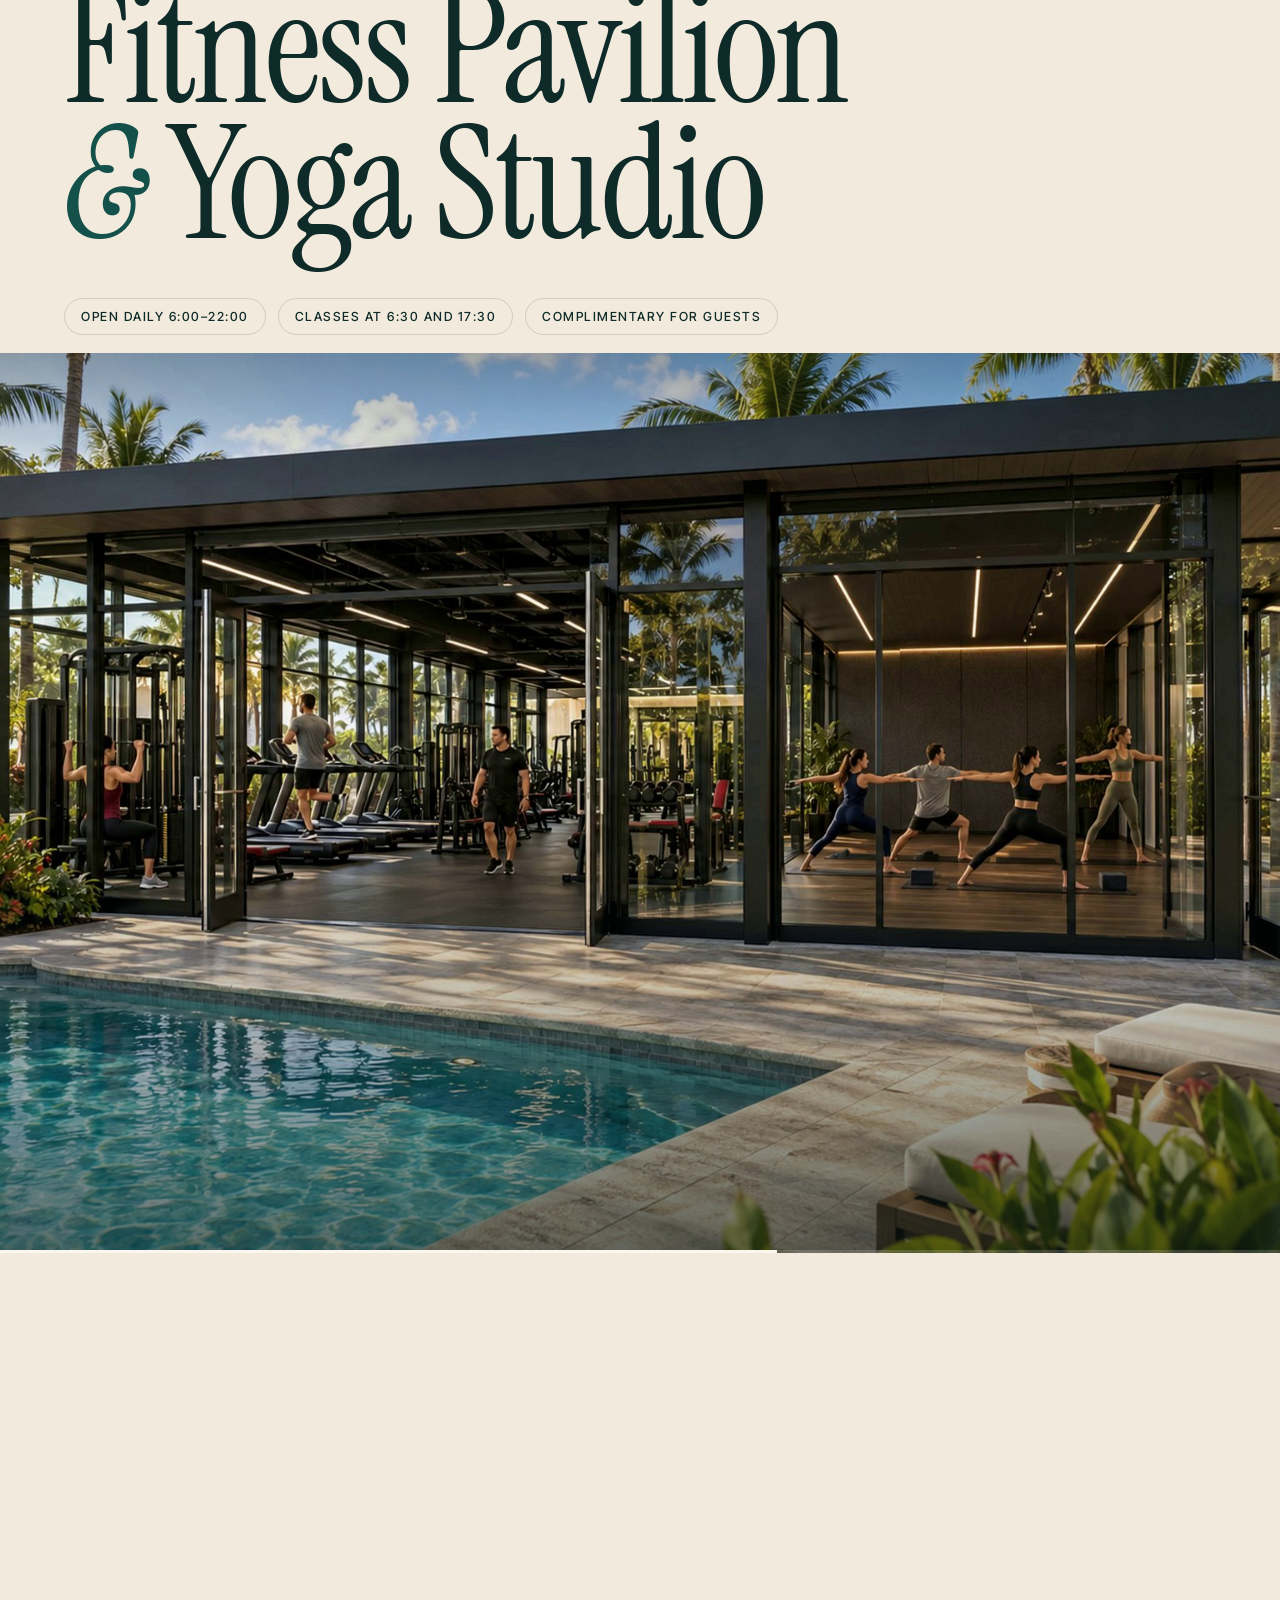
==== commit 46a18408: "Phone layout: opening back on the entrance, closing view without the side slide On tall screens the " ====
--- a/index.html
+++ b/index.html
@@ -40,7 +40,7 @@
   <div class="stage">
     <div class="frame">
       <picture>
-        <source media="(max-aspect-ratio: 62/100)" srcset="media/arrival-tall-v3.jpg">
+        <source media="(max-aspect-ratio: 62/100)" srcset="media/arrival-tall-v2.jpg">
         <img class="poster" src="media/arrival-wide-v2.jpg" alt="The resort from the air: buildings, gardens, pools and the beach">
       </picture>
       <canvas aria-hidden="true"></canvas>
@@ -131,7 +131,7 @@
   <div class="stage">
     <div class="frame">
       <picture>
-        <source media="(max-aspect-ratio: 62/100)" srcset="media/wellness-tall-v3.jpg">
+        <source media="(max-aspect-ratio: 62/100)" srcset="media/wellness-tall-v4.jpg">
         <img class="poster" src="media/wellness-wide-v2.jpg" alt="The fitness pavilion and yoga studio beside the pool">
       </picture>
       <canvas aria-hidden="true"></canvas>
@@ -203,6 +203,6 @@
   </div>
 </footer>
 <script src="lenis.min.js"></script>
-<script src="site.js?v=6"></script>
+<script src="site.js?v=7"></script>
 </body>
 </html>
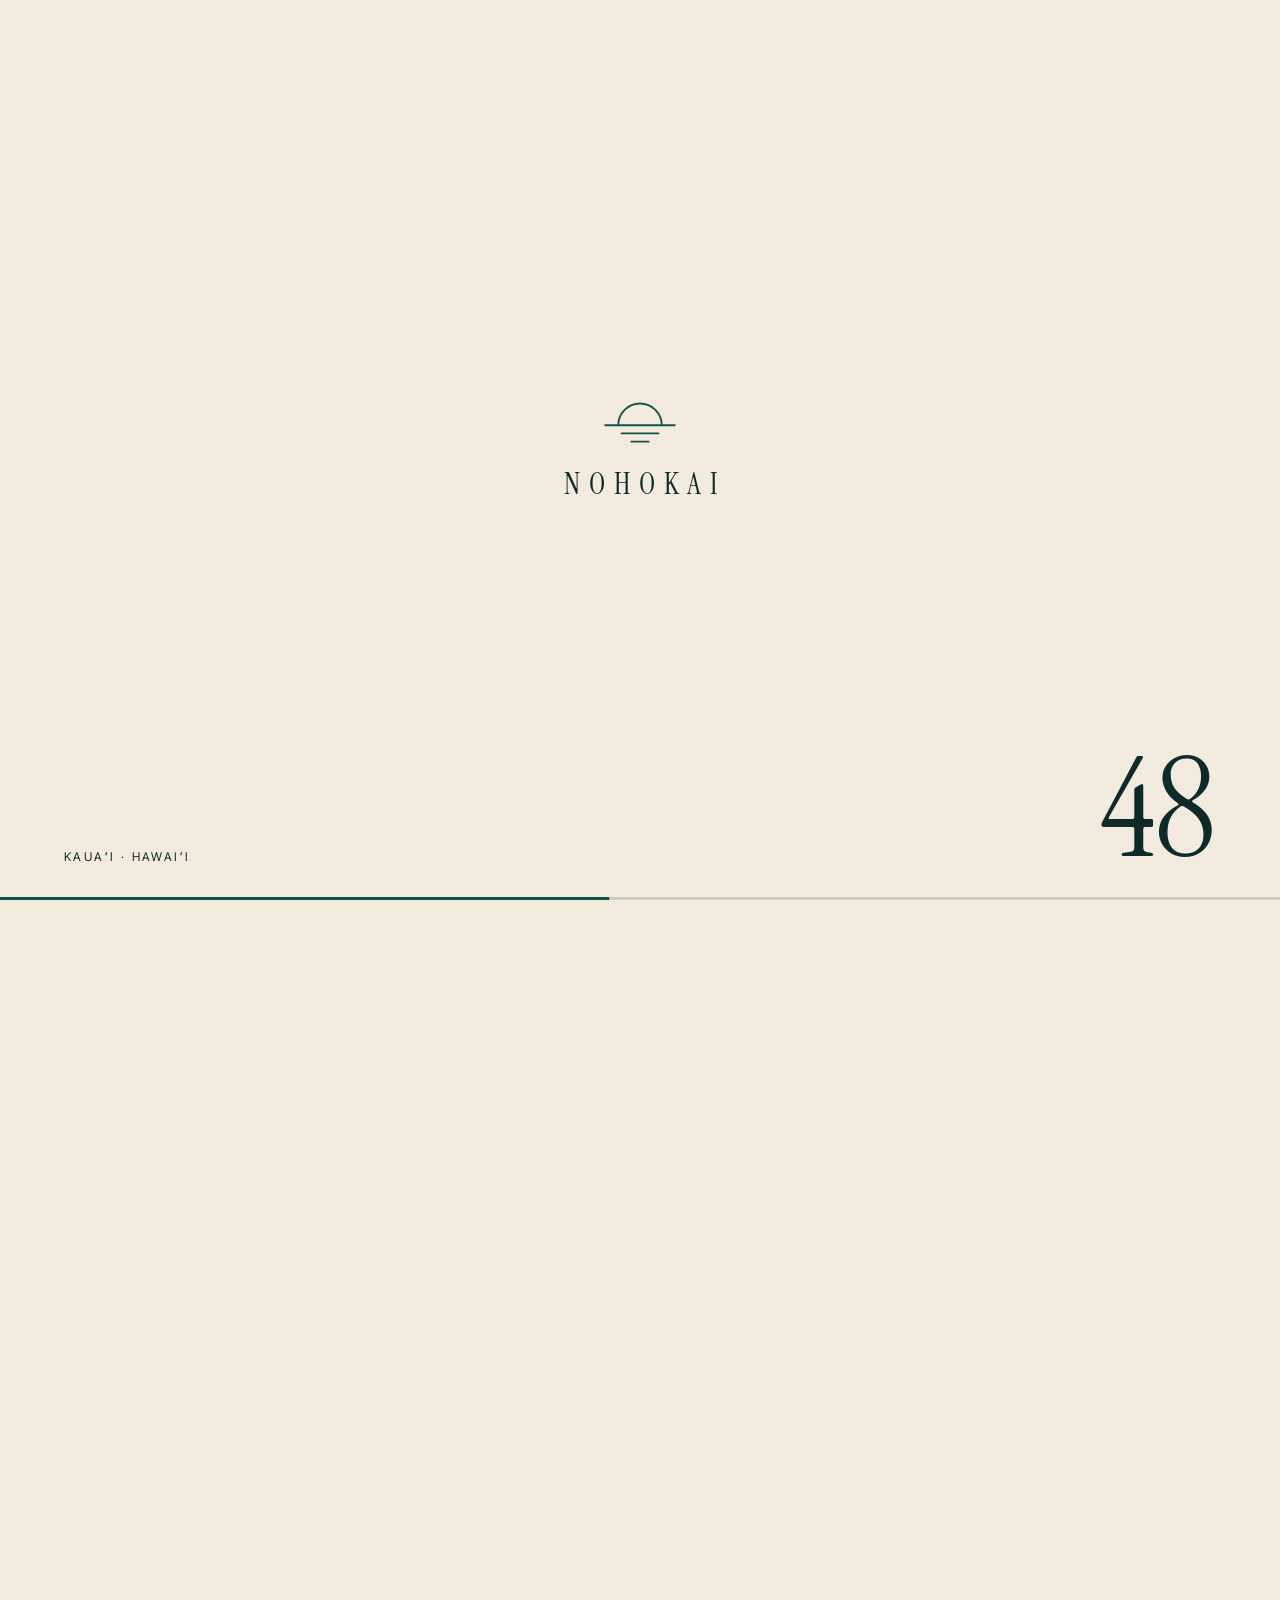
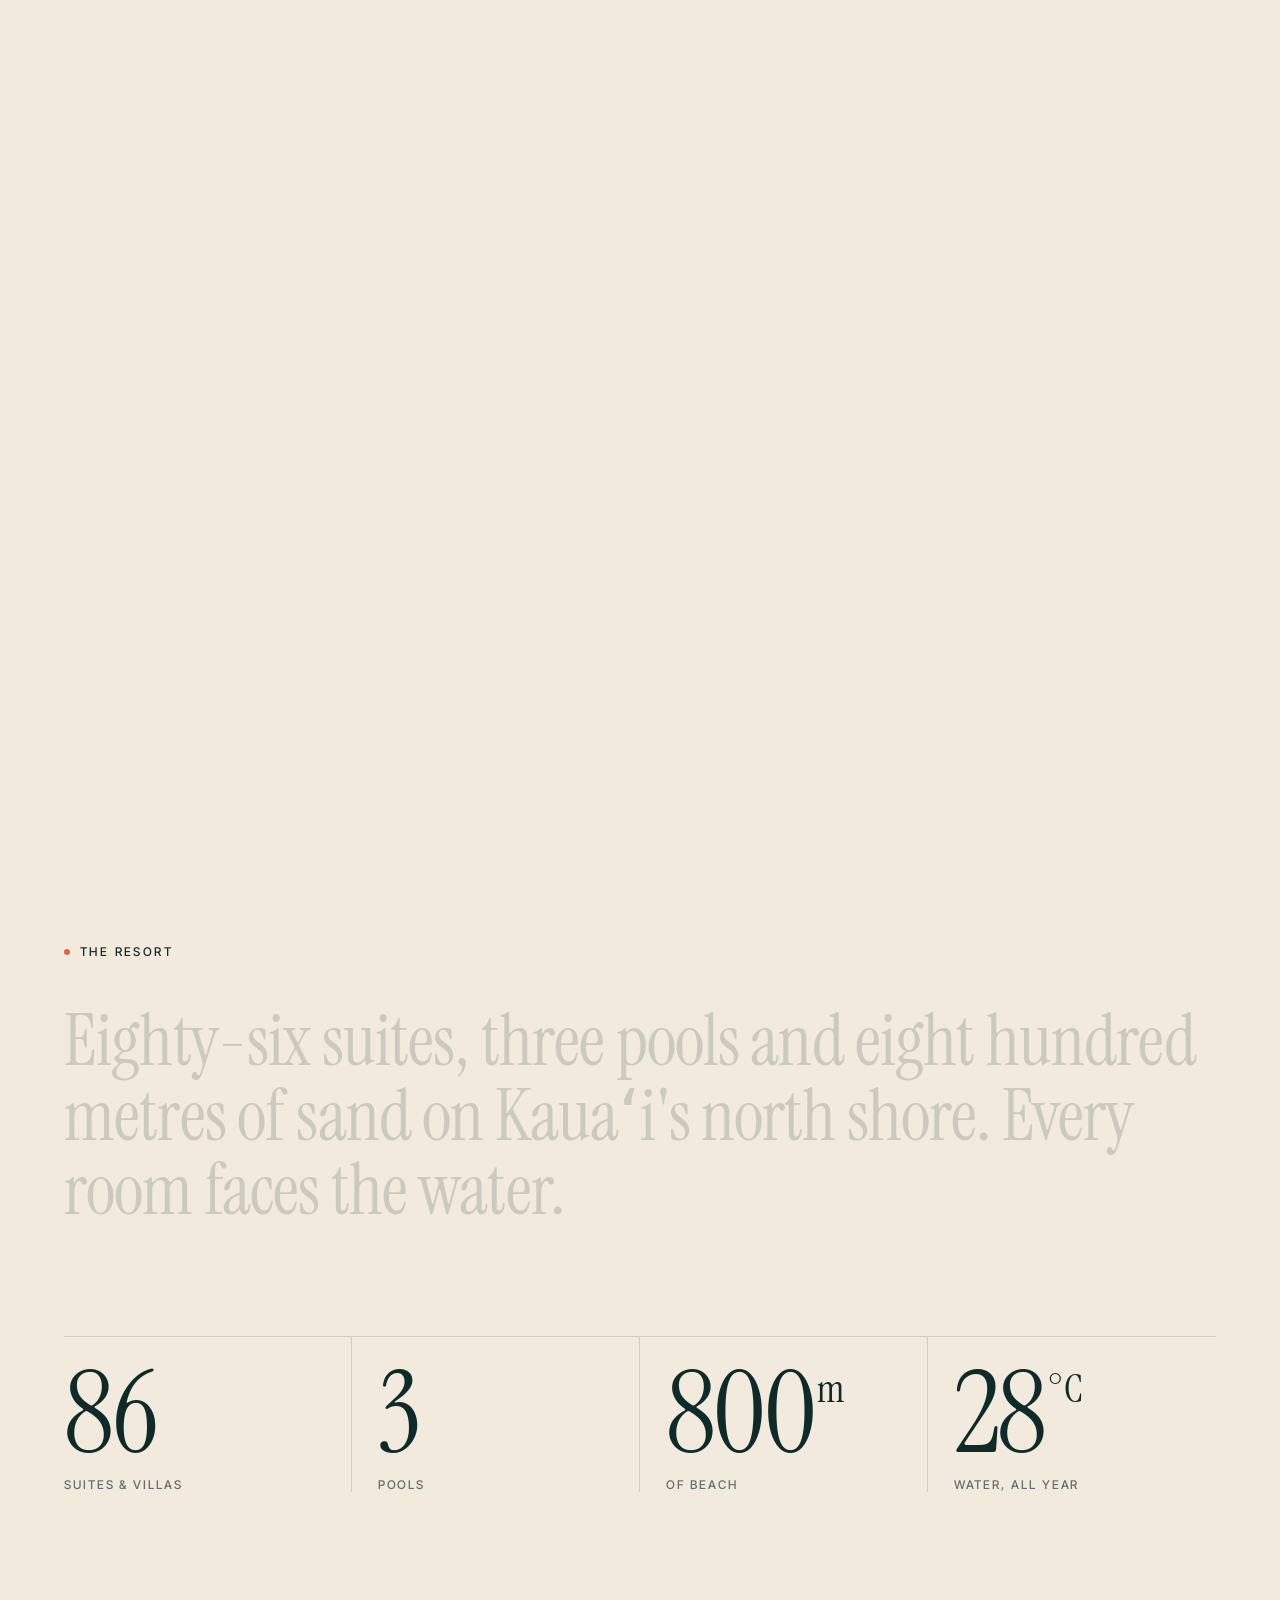
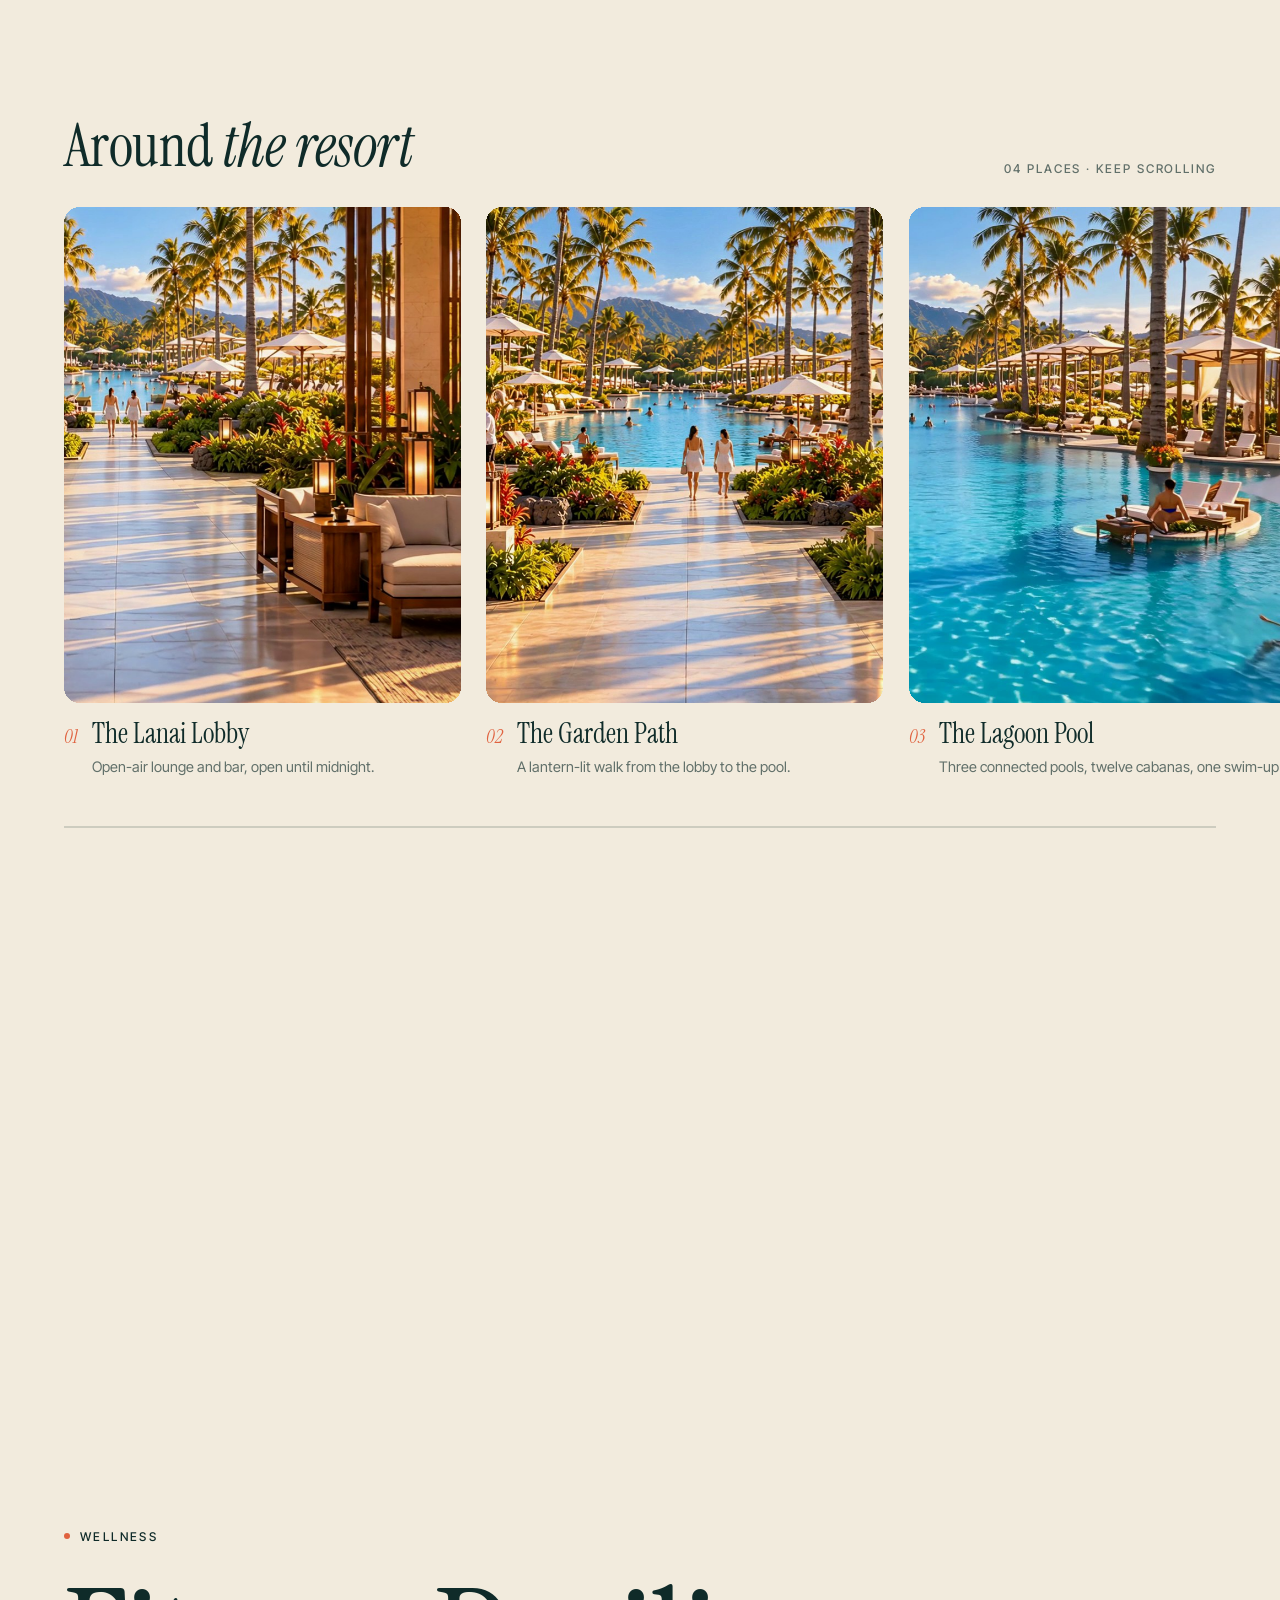
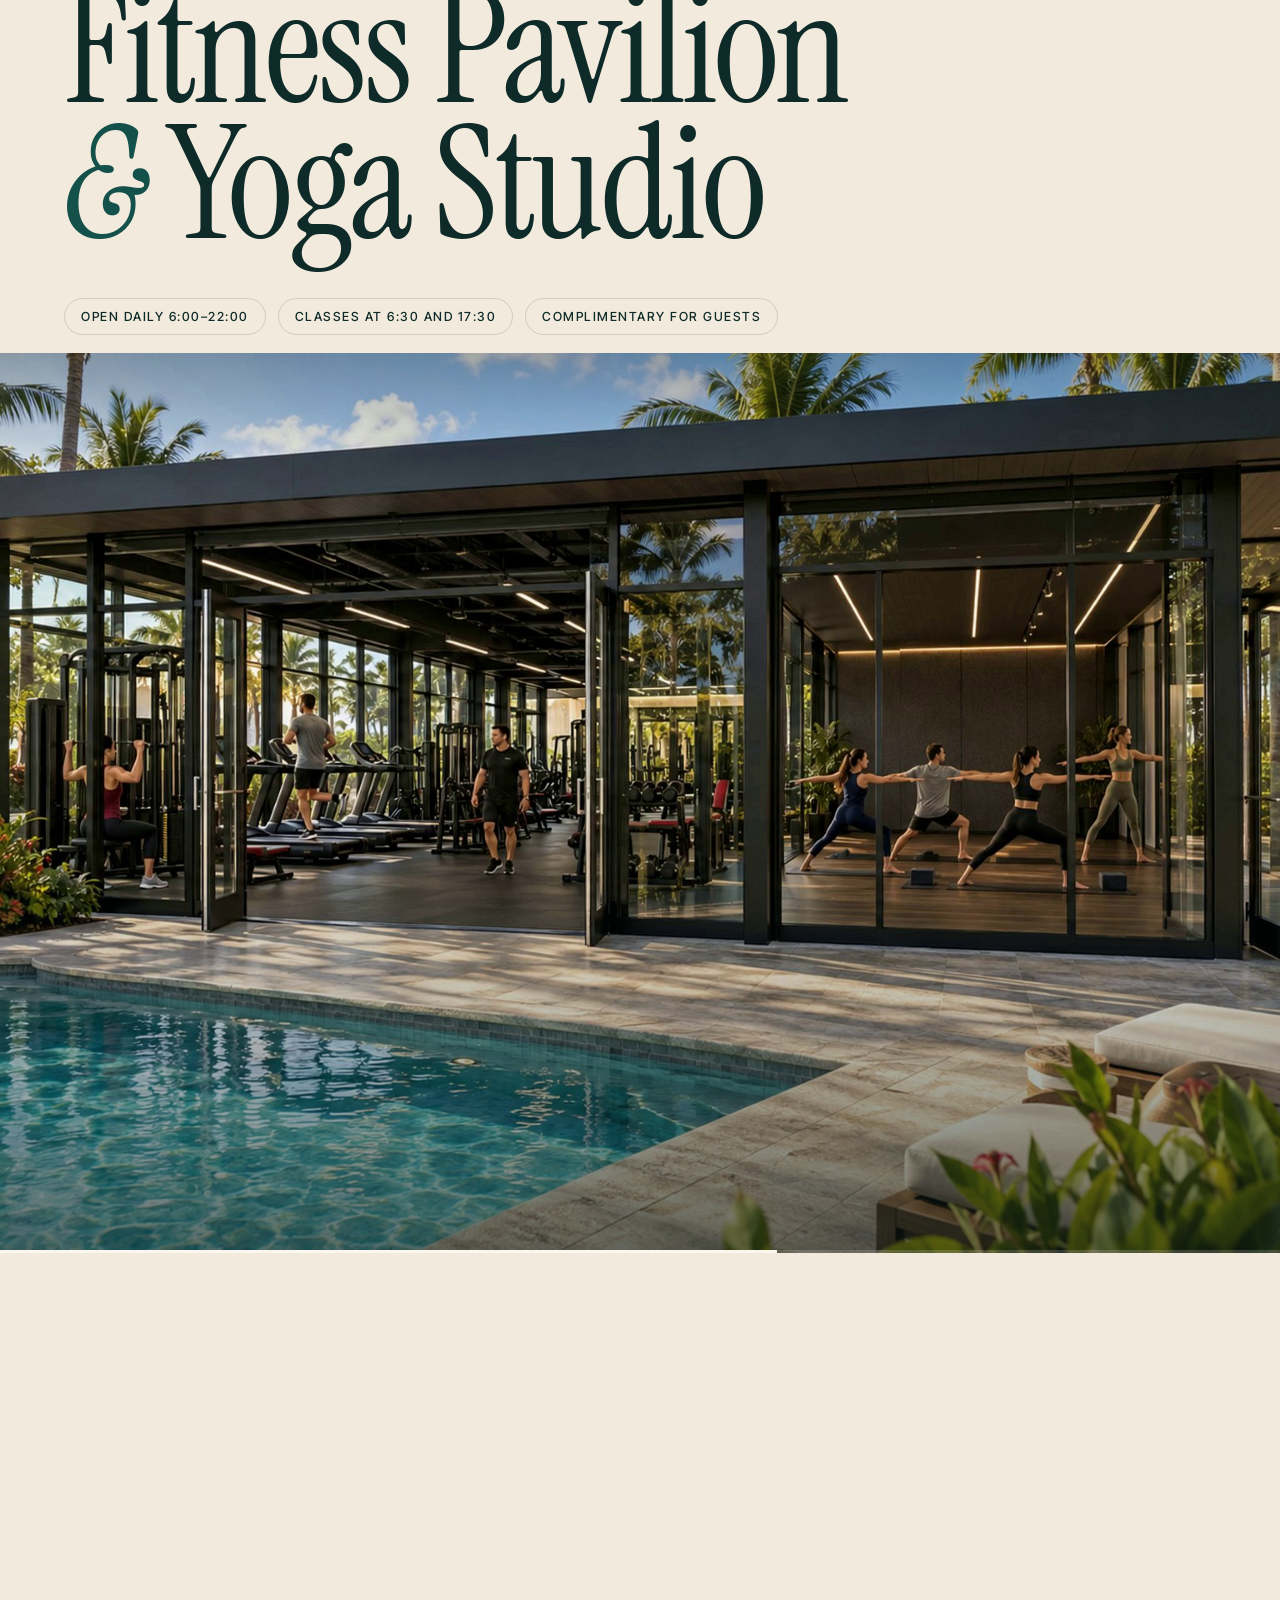
==== commit 27a9a735: "Phone: the films glide after the scroll instead of snapping to it On touch screens the films were ti" ====
--- a/index.html
+++ b/index.html
@@ -203,6 +203,6 @@
   </div>
 </footer>
 <script src="lenis.min.js"></script>
-<script src="site.js?v=7"></script>
+<script src="site.js?v=8"></script>
 </body>
 </html>
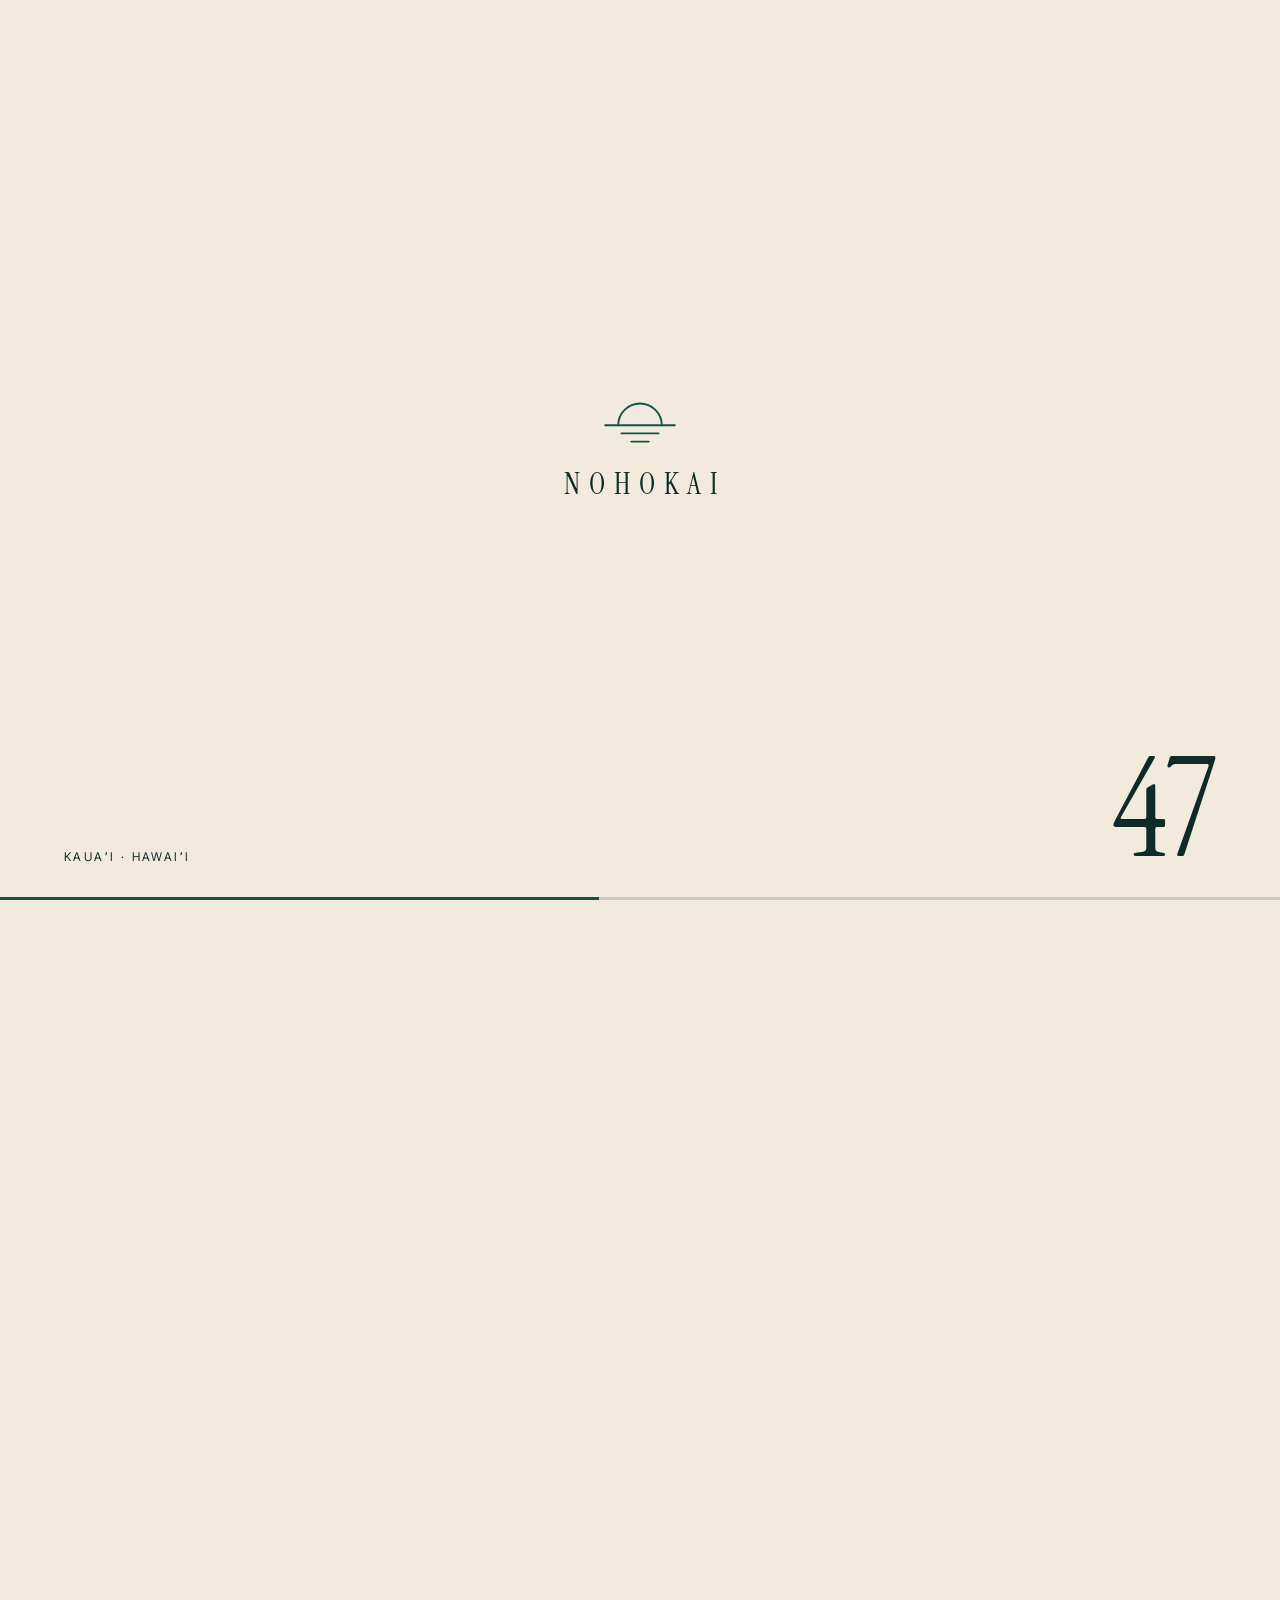
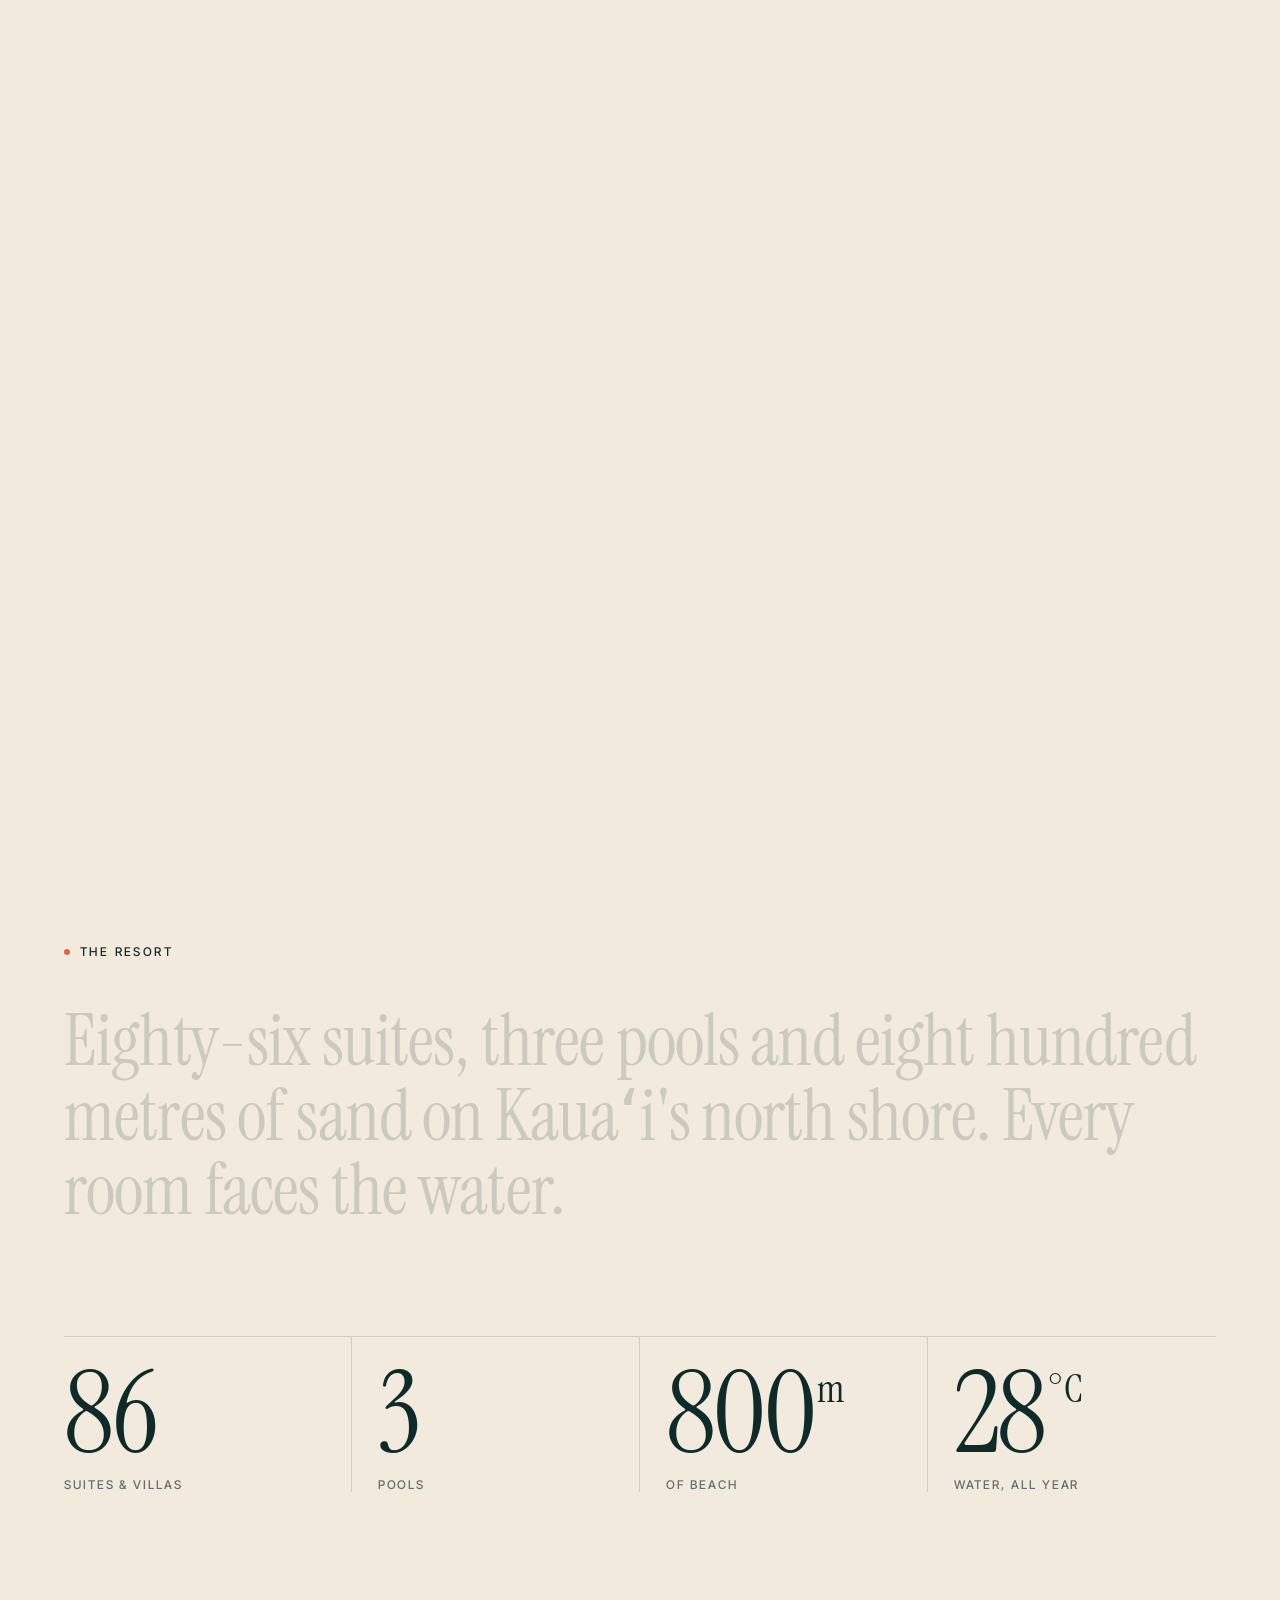
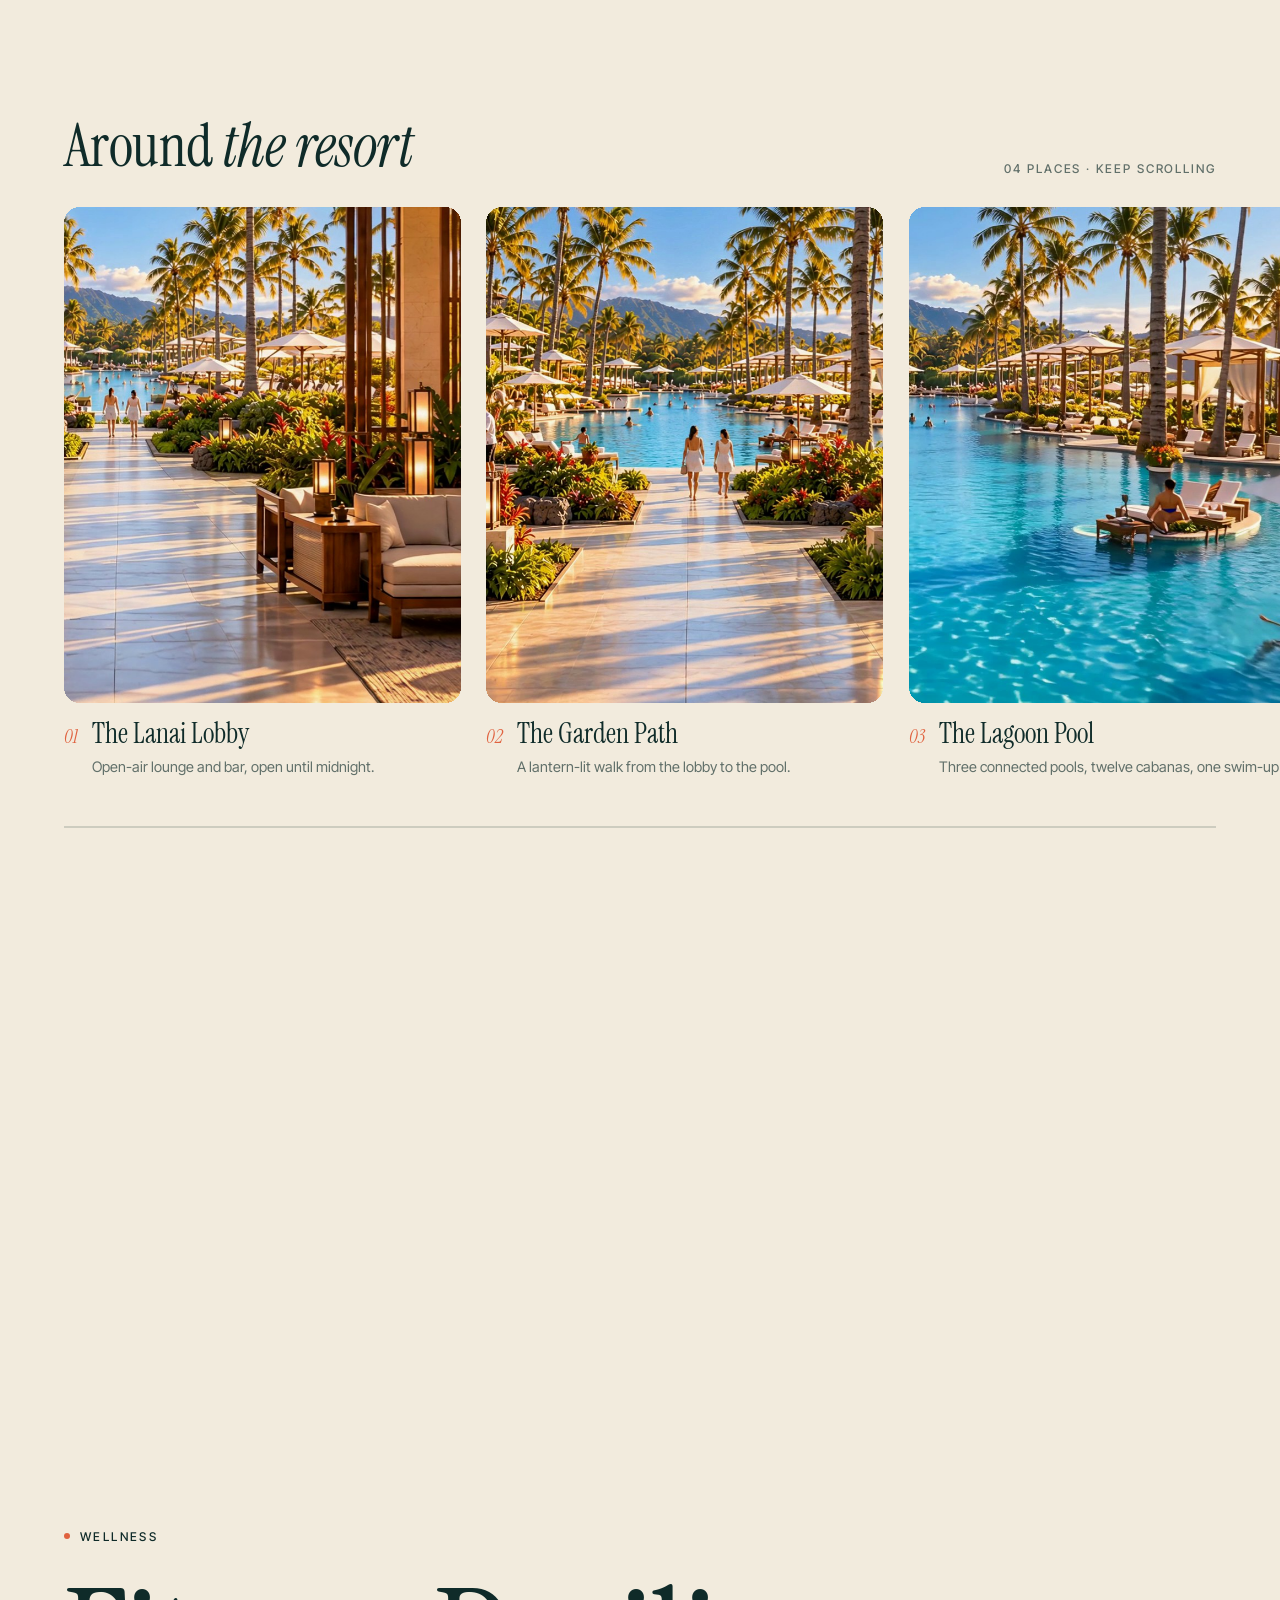
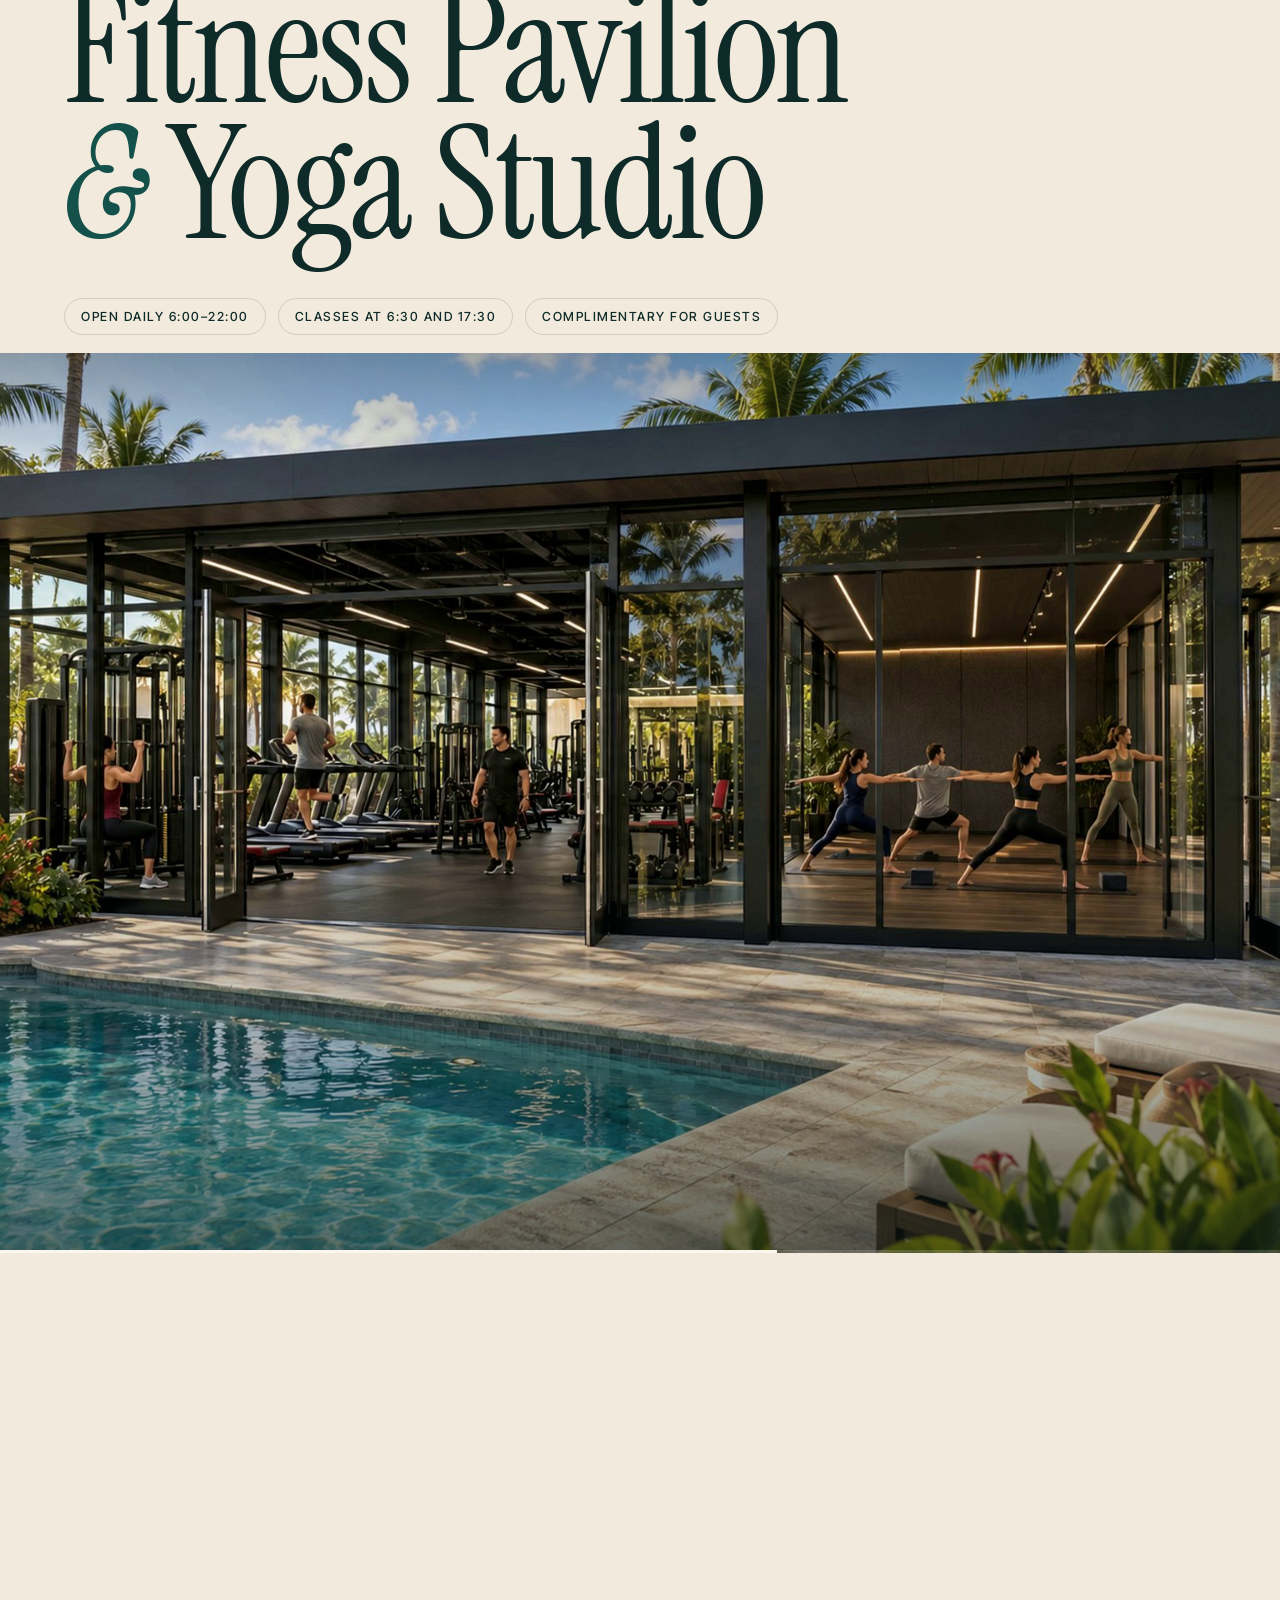
==== commit 5a710a43: "Link card: a Hebrew name and the pool picture A link to the site sent in Instagram or WhatsApp showe" ====
--- a/index.html
+++ b/index.html
@@ -3,15 +3,28 @@
 <head>
 <meta charset="utf-8">
 <meta name="viewport" content="width=device-width, initial-scale=1, viewport-fit=cover">
-<title>NOHOKAI · Resort &amp; Spa · Kauaʻi, Hawaiʻi</title>
+<title>סיור חי במלון נופש וספא על הים | NOHOKAI</title>
 <meta name="description" content="Oceanfront resort and spa on Kauaʻi’s north shore: 86 suites, three pools and 800 metres of beach. Scroll through the arrival, the lobby, the pool, the fitness pavilion and the yoga studio.">
 <meta name="theme-color" content="#F2EBDD">
+<!-- What a shared link shows in Instagram, WhatsApp and the rest. The name is in
+     Hebrew because the people it is sent to read Hebrew. media/share3.jpg is the
+     closing pool frame of the arrival film (1200x630) with the wordmark set on the
+     water, kept inside the middle square because Instagram crops to it. -->
 <meta property="og:type" content="website">
-<meta property="og:title" content="NOHOKAI · Resort &amp; Spa · Kauaʻi, Hawaiʻi">
+<meta property="og:locale" content="he_IL">
+<meta property="og:title" content="סיור חי במלון נופש וספא על הים | NOHOKAI">
 <meta property="og:site_name" content="NOHOKAI Resort &amp; Spa">
-<meta property="og:description" content="Oceanfront resort and spa on Kauaʻi’s north shore: 86 suites, three pools and 800 metres of beach. Scroll through the arrival, the lobby, the pool, the fitness pavilion and the yoga studio.">
-<meta property="og:image" content="https://noamel1407-oss.github.io/hawaii-resort/media/share2.jpg">
+<meta property="og:description" content="טיסה אחת רצופה דרך המלון: מהכניסה והלובי אל הבריכה, חדר הכושר וסטודיו היוגה.">
+<meta property="og:image" content="https://noamel1407-oss.github.io/hawaii-resort/media/share3.jpg">
+<meta property="og:image:secure_url" content="https://noamel1407-oss.github.io/hawaii-resort/media/share3.jpg">
+<meta property="og:image:type" content="image/jpeg">
+<meta property="og:image:width" content="1200">
+<meta property="og:image:height" content="630">
+<meta property="og:image:alt" content="הבריכה של NOHOKAI בשעת זהב, עם דקלים והרים ברקע">
 <meta name="twitter:card" content="summary_large_image">
+<meta name="twitter:title" content="סיור חי במלון נופש וספא על הים | NOHOKAI">
+<meta name="twitter:description" content="טיסה אחת רצופה דרך המלון: מהכניסה והלובי אל הבריכה, חדר הכושר וסטודיו היוגה.">
+<meta name="twitter:image" content="https://noamel1407-oss.github.io/hawaii-resort/media/share3.jpg">
 <link rel="icon" href="data:image/svg+xml,%3Csvg xmlns='http://www.w3.org/2000/svg' viewBox='0 0 64 64'%3E%3Crect width='64' height='64' rx='14' fill='%23F2EBDD'/%3E%3Cg fill='none' stroke='%2314514A' stroke-width='2.8' stroke-linecap='round'%3E%3Cpath d='M17 34A15 15 0 0 1 47 34'/%3E%3Cpath d='M9 34H55'/%3E%3Cpath d='M20 41H44'/%3E%3Cpath d='M27 48H37'/%3E%3C/g%3E%3C/svg%3E">
 <link rel="preconnect" href="https://fonts.googleapis.com">
 <link rel="preconnect" href="https://fonts.gstatic.com" crossorigin>
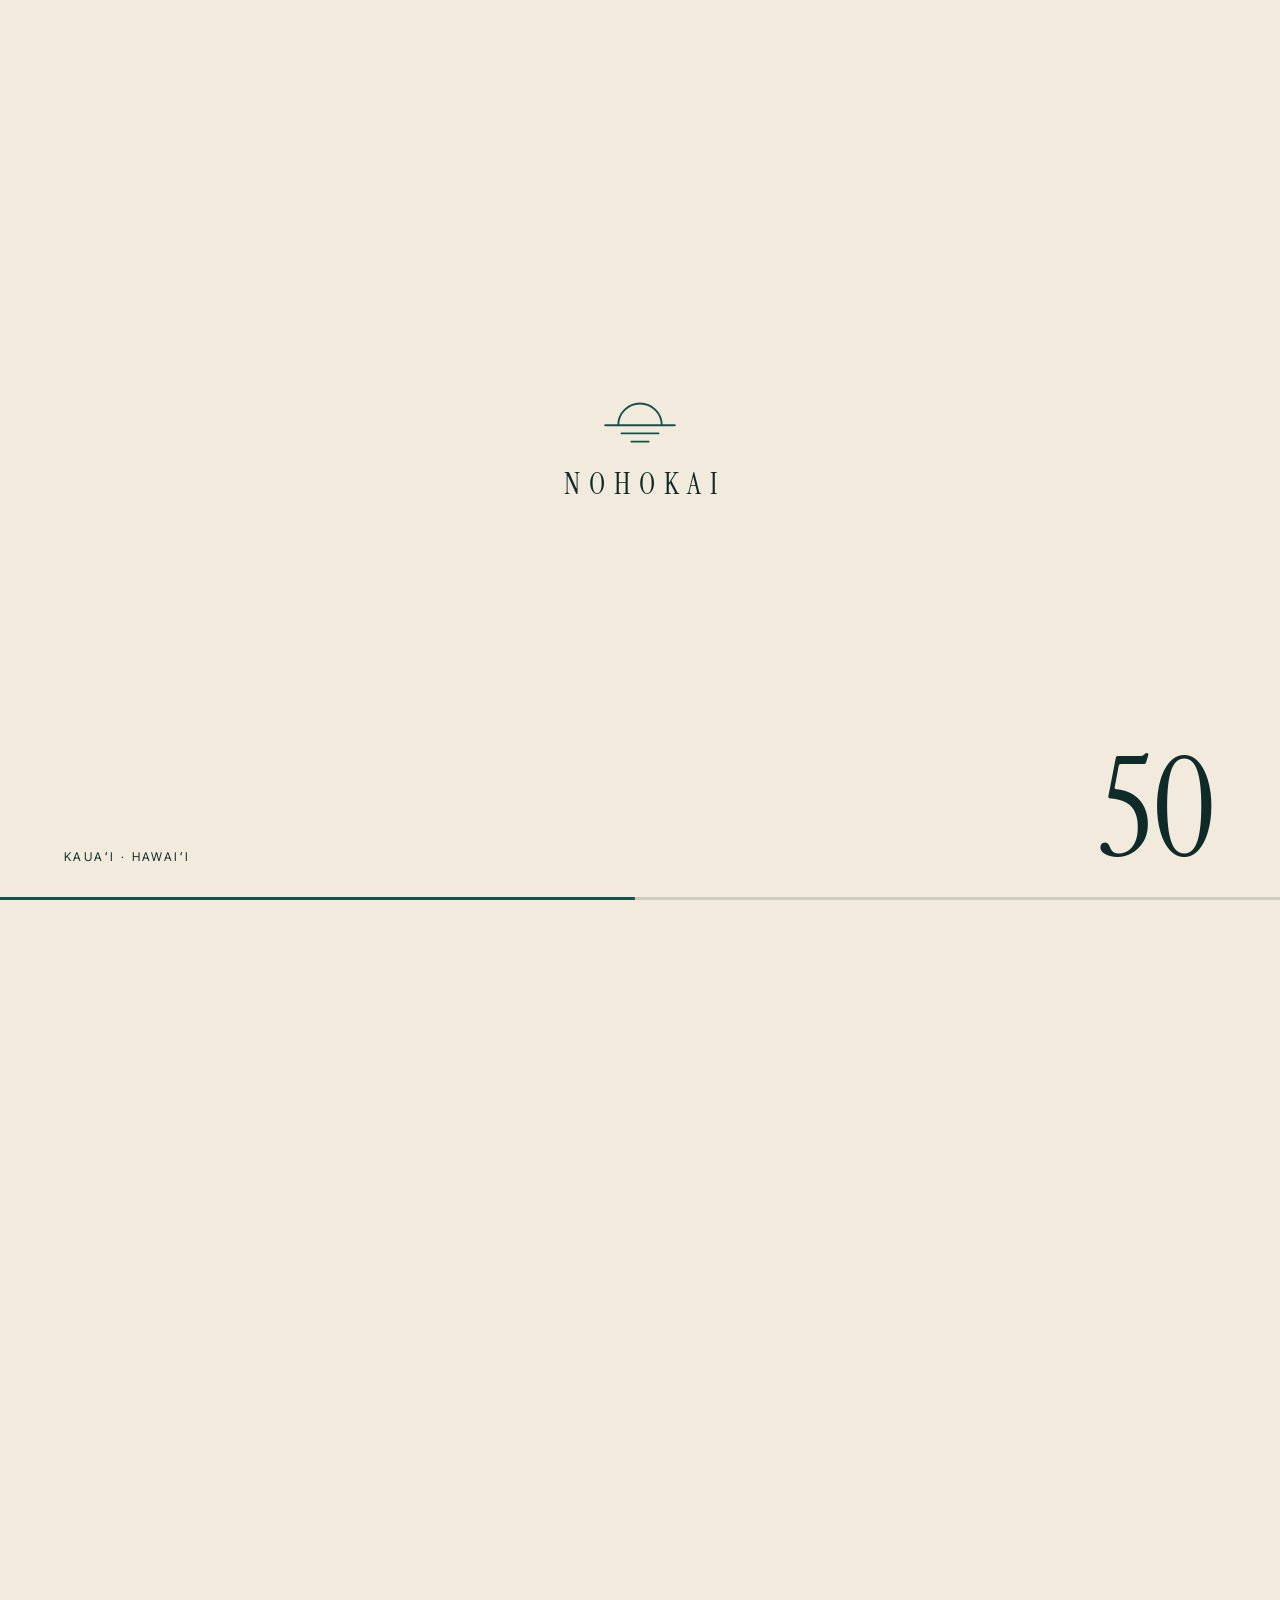
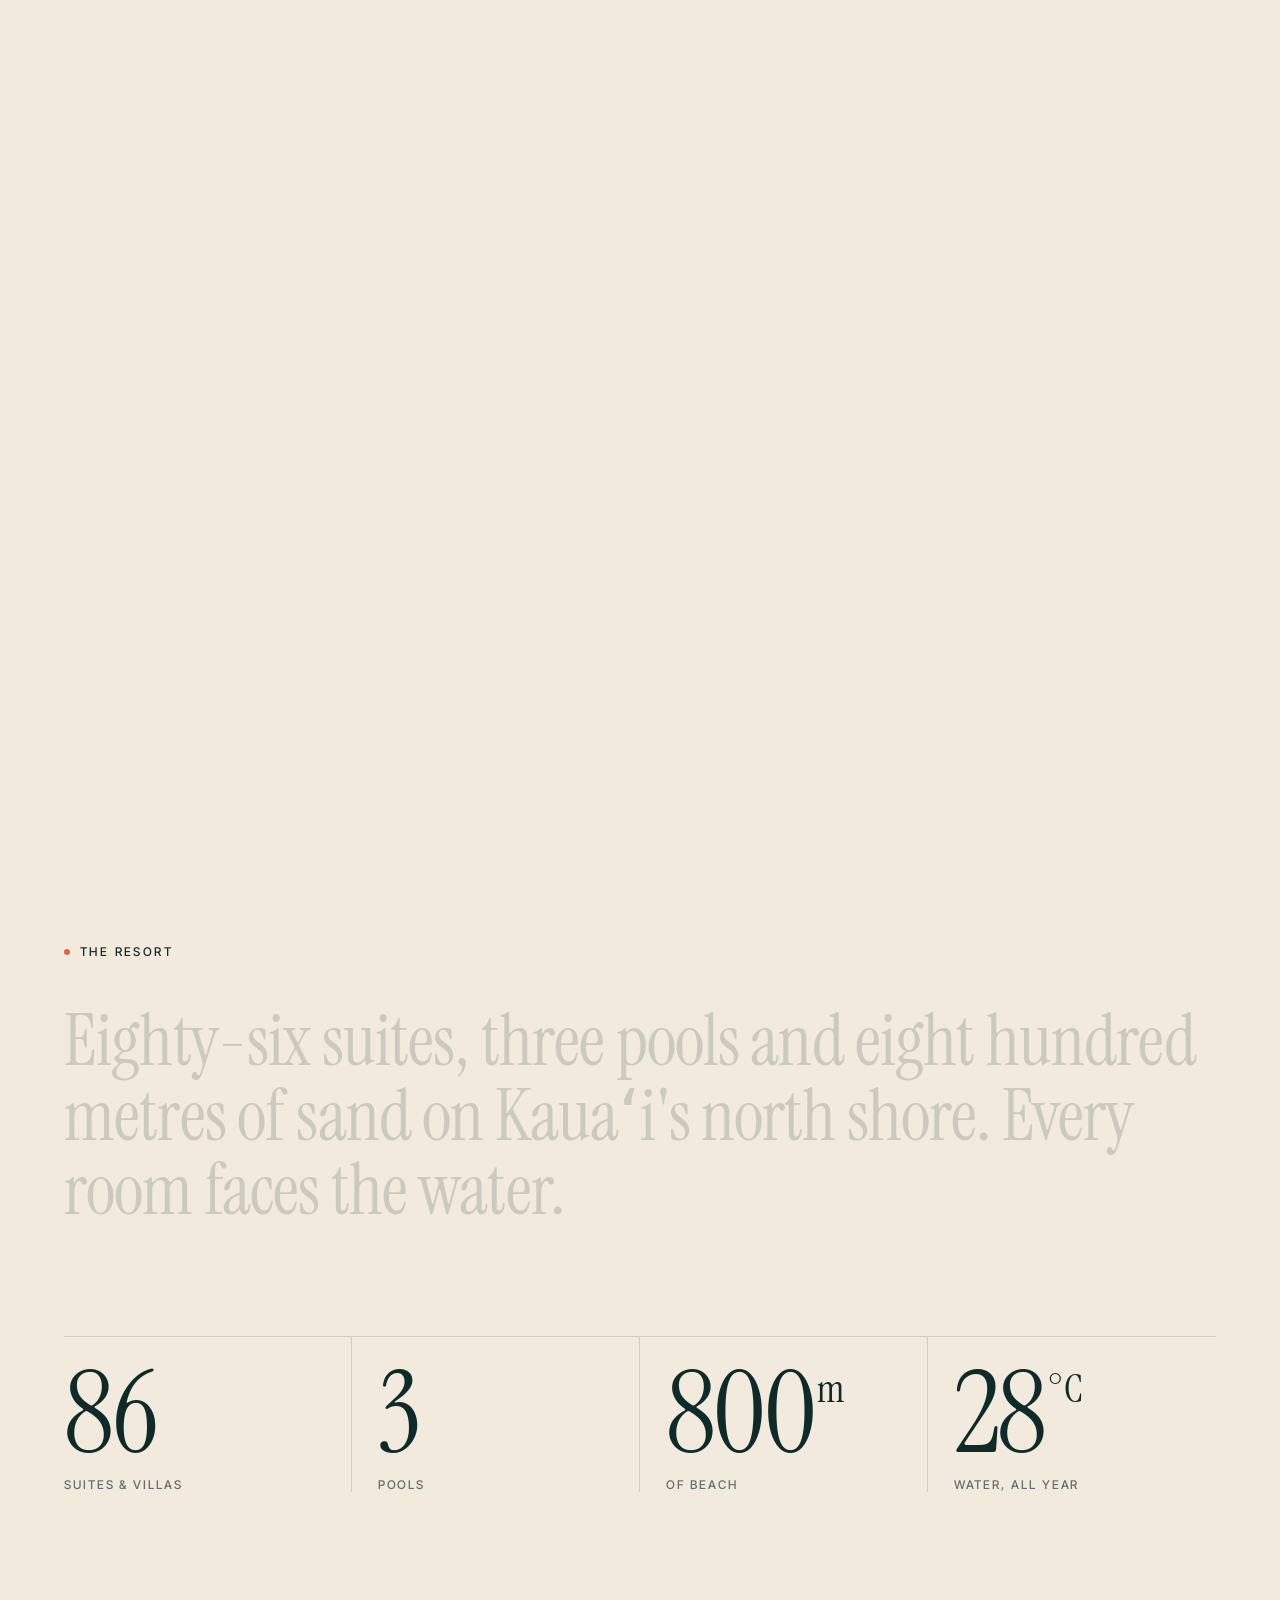
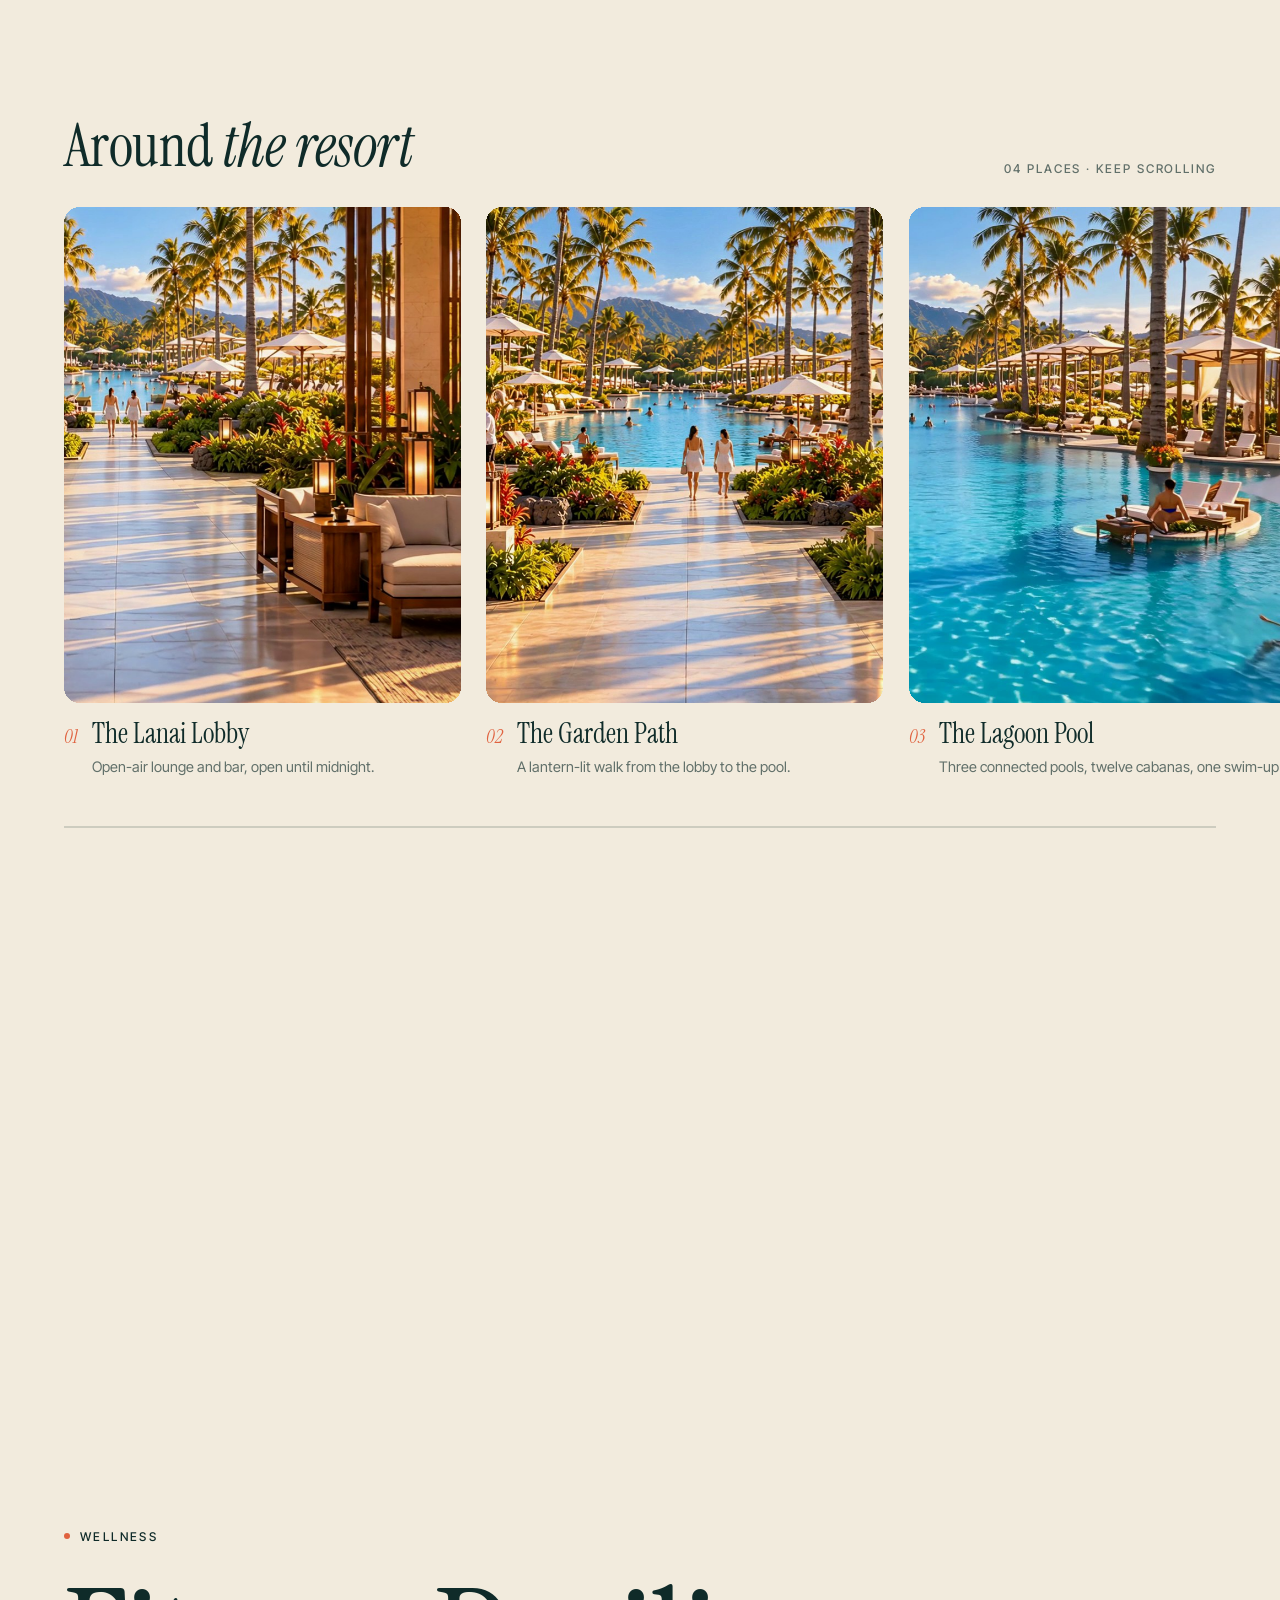
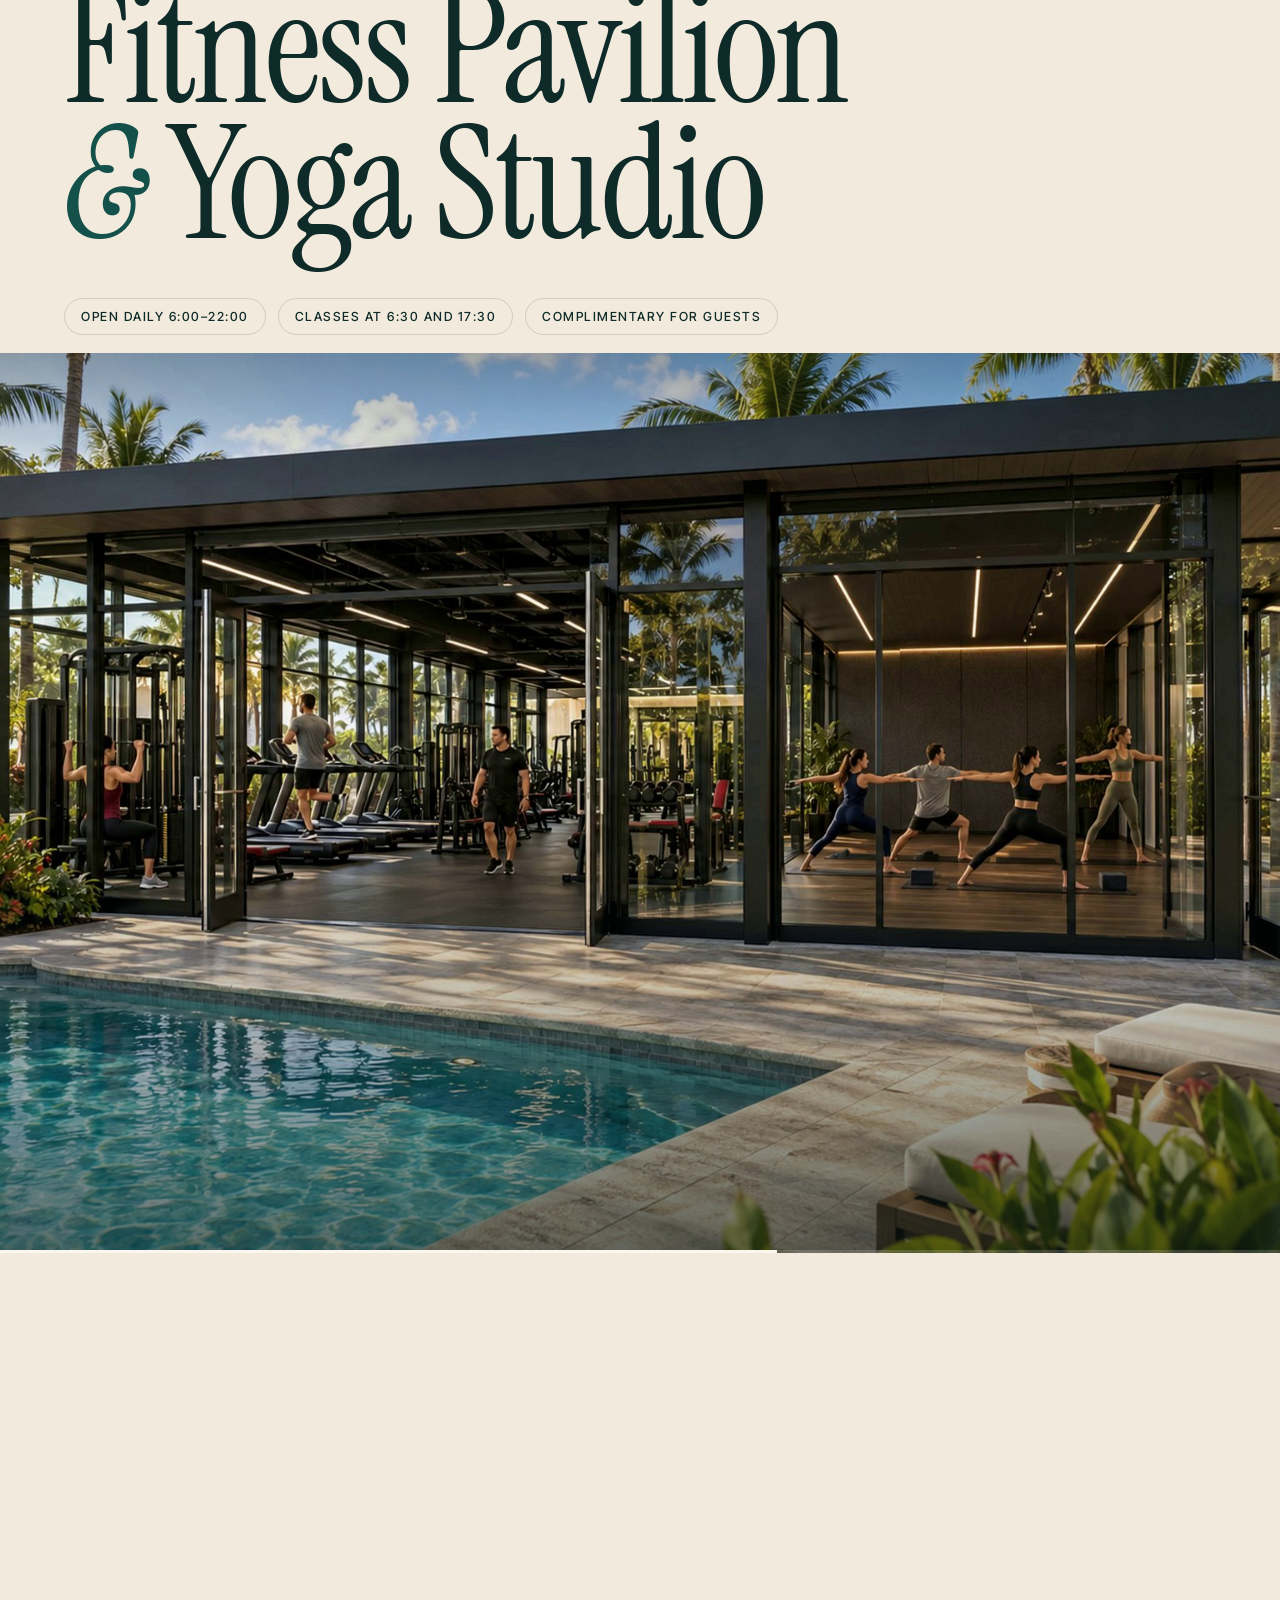
==== commit b665cfb4: "Add legal pages: privacy, cookies, terms, accessibility Privacy policy written to Amendment 13 of th" ====
--- a/index.html
+++ b/index.html
@@ -31,6 +31,7 @@
 <link href="https://fonts.googleapis.com/css2?family=Instrument+Serif:ital@0;1&family=Inter+Tight:wght@400;500&family=Frank+Ruhl+Libre:wght@400&family=Assistant:wght@400;500;600&display=swap" rel="stylesheet">
 <link rel="stylesheet" href="site.css?v=3">
 <noscript><style>#pre{display:none}.wordmark span,.ch .no > span,.ch h2 > span,.ch p > span{transform:none}.hero-row,[data-rv],.lead{opacity:1;transform:none;pointer-events:auto}.say span{color:inherit}</style></noscript>
+<style id="nx-a11y">:focus-visible{outline:2px solid currentColor!important;outline-offset:3px!important}</style>
 </head>
 <body>
 <div id="pre" aria-hidden="true">
@@ -205,6 +206,7 @@
     <p><em>noho</em>, to dwell. <em>kai</em>, the sea.<br>Kauaʻi's north shore, Hawaiʻi.</p>
     <div class="f-links" lang="he">
       <a href="privacy.html">מדיניות פרטיות</a>
+      <a href="cookies.html">מדיניות עוגיות</a>
       <a href="terms.html">תנאי שימוש</a>
       <a href="accessibility.html">הצהרת נגישות</a>
     </div>
@@ -212,7 +214,7 @@
   <div class="f-word" aria-hidden="true">NOHOKAI</div>
   <div class="f-base">
     <span>&copy; <span id="yr">2026</span> NOHOKAI Resort &amp; Spa</span>
-    <span class="heb" lang="he">האתר נבנה על ידי <a href="https://www.instagram.com/netora._studio/" target="_blank" rel="noopener">Netora Studio</a></span>
+    <span class="heb" lang="he">אתר תצוגה של <a href="https://www.instagram.com/netora._studio/" target="_blank" rel="noopener">Netora Studio</a></span>
   </div>
 </footer>
 <script src="lenis.min.js"></script>
